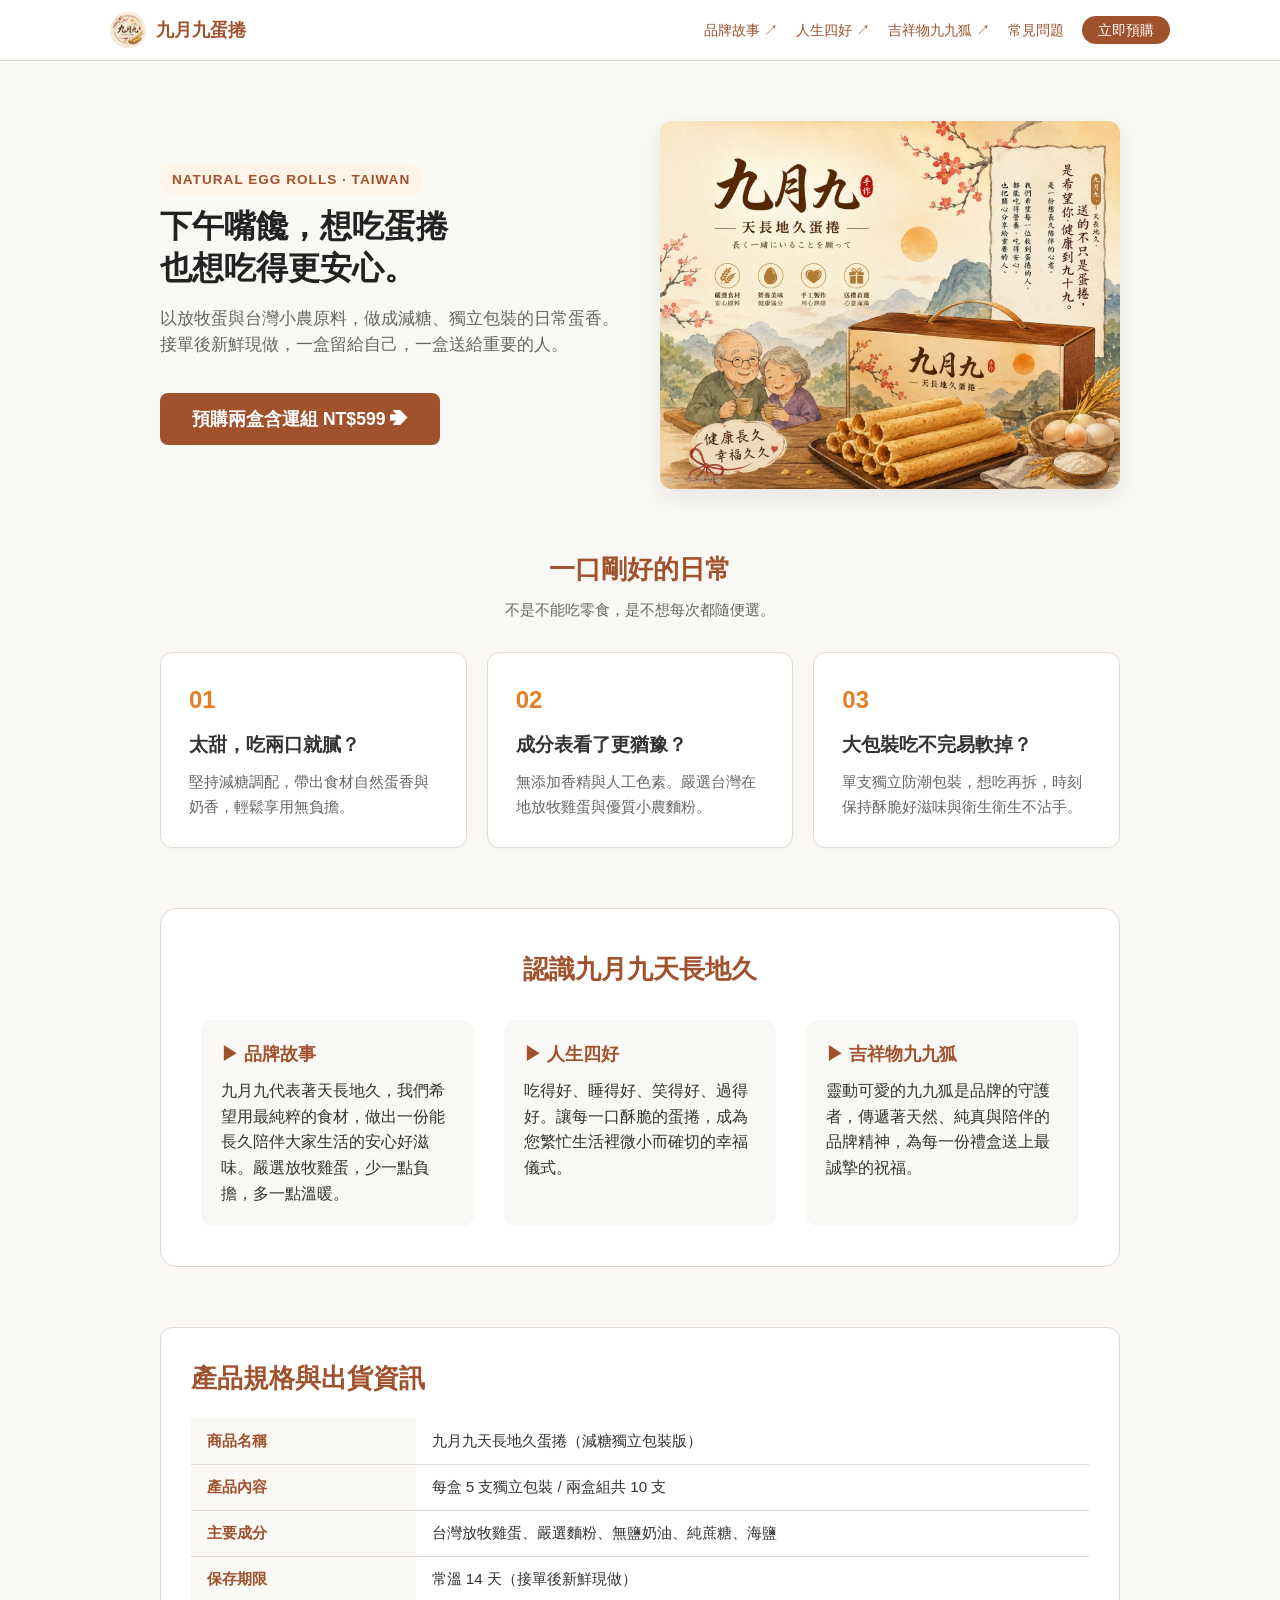
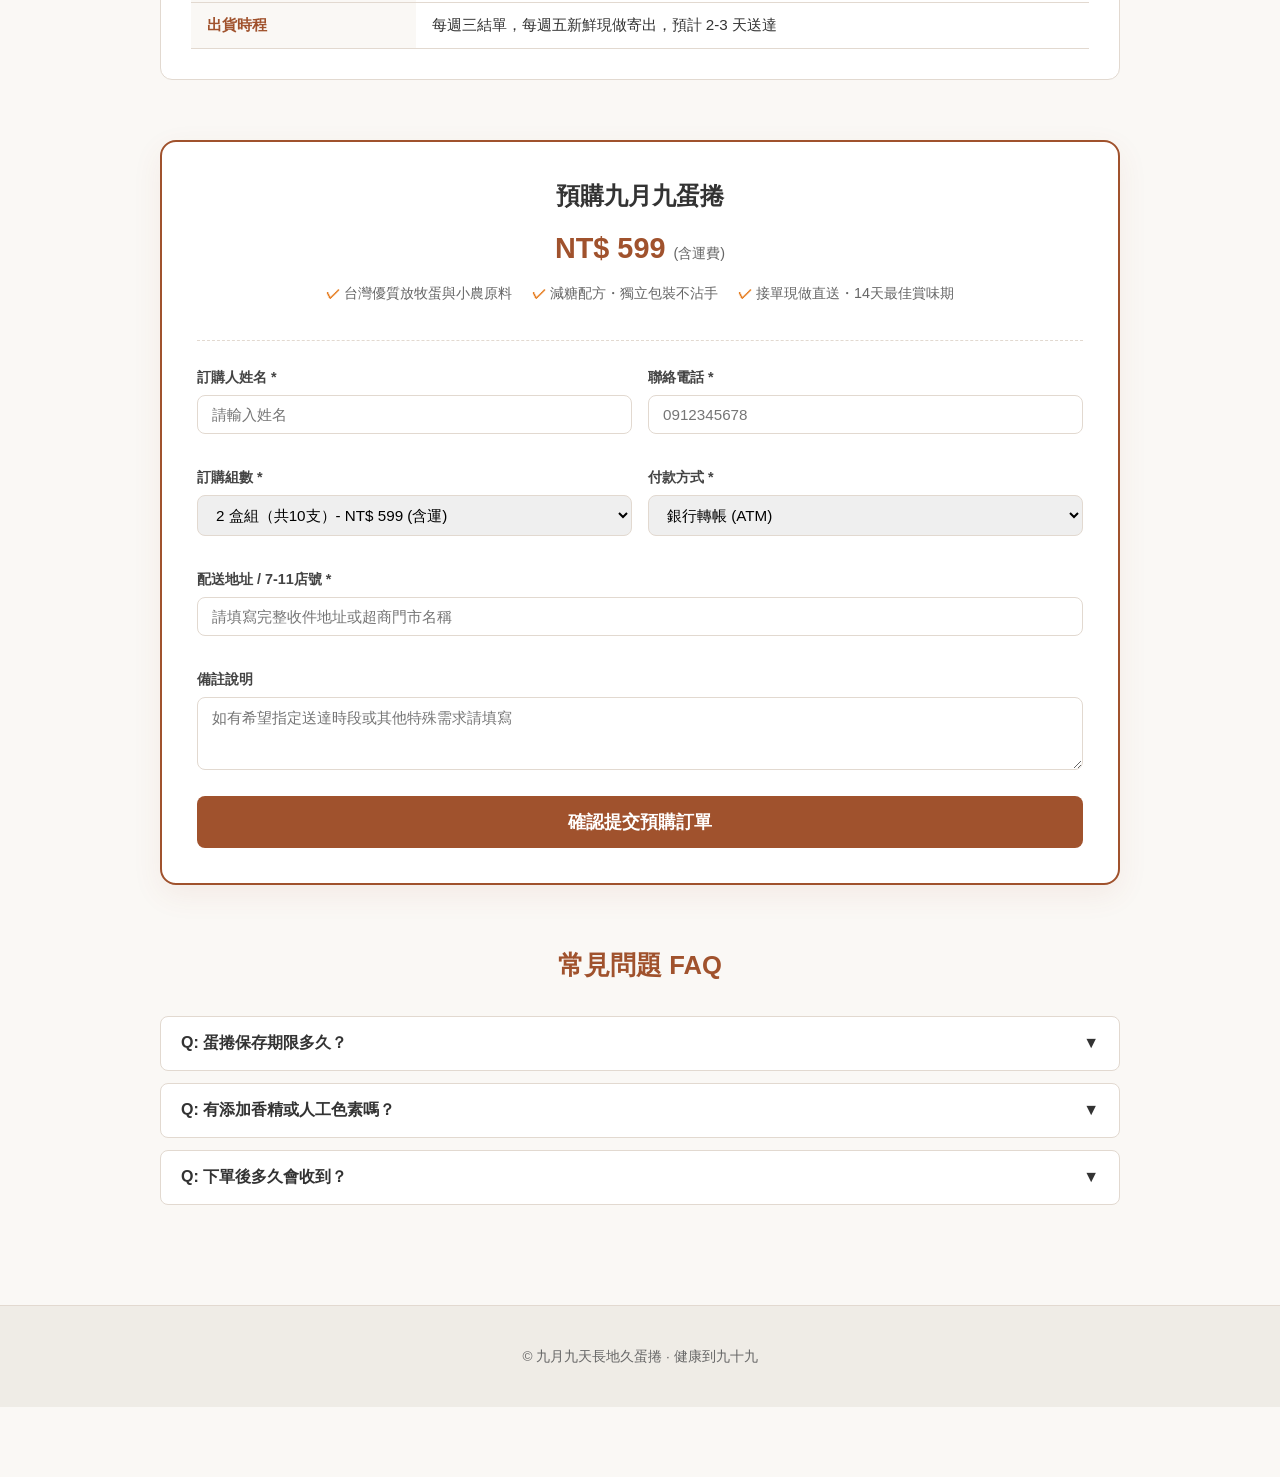
==== index.html @ f0dd6c38 "Add files via upload" ====
<html lang="zh-TW">
<head>
    <meta charset="UTF-8">
    <meta name="viewport" content="width=device-width, initial-scale=1.0">
    <title>九月九天長地久蛋捲｜台灣放牧蛋手工蛋捲・健康減糖伴手禮</title>
    <meta name="description" content="九月九天長地久蛋捲以台灣放牧蛋與小農原料製作，堅持減糖、獨立包裝。接單後新鮮現做，常溫14天最佳賞味期，新鮮直送。">
    <meta name="keywords" content="九月九蛋捲, 放牧蛋蛋捲, 減糖蛋捲, 手工蛋捲, 伴手禮推薦, 獨立包裝蛋捲">

    <meta property="og:title" content="九月九天長地久蛋捲｜台灣放牧蛋手工蛋捲">
    <meta property="og:description" content="減糖調配、獨立包裝，嚴選台灣在地放牧蛋與小農麵粉，接單新鮮現做。">
    <meta property="og:image" content="images/hero-egg-rolls.jpg">
    <meta property="og:type" content="website">

    <script type="application/ld+json">
    {
      "@context": "https://schema.org/",
      "@type": "Product",
      "name": "九月九天長地久蛋捲（減糖獨立包裝版 - 兩盒組）",
      "image": [
        "images/hero-egg-rolls.jpg"
      ],
      "description": "以放牧蛋與台灣小農原料，做成減糖、獨立包裝的日常蛋香。接單後新鮮現做。",
      "brand": {
        "@type": "Brand",
        "name": "九月九天長地久"
      },
      "offers": {
        "@type": "Offer",
        "url": "https://hagicatyu-netizen.github.io/99egg-rolls/#order",
        "priceCurrency": "TWD",
        "price": "599",
        "availability": "https://schema.org/InStock",
        "itemCondition": "https://schema.org/NewCondition"
      }
    }
    </script>

    <style>
        :root {
            --primary-color: #A0522D; /* 暖陶土棕色系 */
            --primary-hover: #8B4513;
            --accent-color: #E67E22;
            --bg-warm: #FAF8F5;
            --card-bg: #FFFFFF;
            --text-main: #333333;
            --text-muted: #666666;
            --border-color: #E2D9D0;
            --font-family: -apple-system, BlinkMacSystemFont, "Segoe UI", Roboto, "Helvetica Neue", Arial, "Noto Sans TC", sans-serif;
        }

        * {
            box-sizing: border-box;
            margin: 0;
            padding: 0;
        }

        html {
            scroll-behavior: smooth;
        }

        body {
            font-family: var(--font-family);
            background-color: var(--bg-warm);
            color: var(--text-main);
            line-height: 1.6;
            padding-bottom: 70px; /* 為手機版底部浮動列預留空間 */
        }

        a {
            color: var(--primary-color);
            text-decoration: none;
            transition: color 0.2s;
        }

        a:hover {
            color: var(--primary-hover);
        }

        /* Header 導覽列 */
        header {
            background-color: rgba(255, 255, 255, 0.95);
            backdrop-filter: blur(5px);
            position: sticky;
            top: 0;
            z-index: 100;
            border-bottom: 1px solid var(--border-color);
        }

        .nav-container {
            max-width: 1100px;
            margin: 0 auto;
            padding: 12px 20px;
            display: flex;
            justify-content: space-between;
            align-items: center;
        }

        .logo {
            display: flex;
            align-items: center;
            gap: 10px;
            font-weight: bold;
            font-size: 1.1rem;
            color: var(--primary-color);
        }

        .logo img {
            height: 36px;
            width: auto;
            border-radius: 50%;
        }

        .nav-links {
            display: flex;
            gap: 18px;
            list-style: none;
            align-items: center;
        }

        .nav-links a {
            font-size: 0.9rem;
            font-weight: 500;
        }

        .btn-header {
            background-color: var(--primary-color);
            color: #fff !important;
            padding: 6px 16px;
            border-radius: 20px;
            font-size: 0.9rem;
            transition: background-color 0.2s;
        }

        .btn-header:hover {
            background-color: var(--primary-hover);
        }

        /* 全域容器 */
        .container {
            max-width: 1000px;
            margin: 0 auto;
            padding: 40px 20px;
        }

        /* Hero 主視覺區 */
        .hero {
            display: grid;
            grid-template-columns: 1fr 1fr;
            gap: 40px;
            align-items: center;
            padding: 20px 0 60px 0;
        }

        .hero-tag {
            display: inline-block;
            background-color: #FDF3E7;
            color: var(--primary-color);
            font-size: 0.85rem;
            font-weight: 600;
            padding: 4px 12px;
            border-radius: 12px;
            margin-bottom: 12px;
            letter-spacing: 1px;
        }

        .hero h1 {
            font-size: 2rem;
            line-height: 1.3;
            margin-bottom: 16px;
            color: #222;
        }

        .hero p {
            color: var(--text-muted);
            margin-bottom: 24px;
            font-size: 1.05rem;
        }

        .hero-img img {
            width: 100%;
            height: auto;
            border-radius: 12px;
            box-shadow: 0 8px 24px rgba(0,0,0,0.08);
            object-fit: cover;
        }

        /* 特色區塊 */
        .section-title {
            text-align: center;
            margin-bottom: 30px;
        }

        .section-title h2 {
            font-size: 1.6rem;
            color: var(--primary-color);
            margin-bottom: 8px;
        }

        .section-title p {
            color: var(--text-muted);
            font-size: 0.95rem;
        }

        .features-grid {
            display: grid;
            grid-template-columns: repeat(auto-fit, minmax(280px, 1fr));
            gap: 20px;
            margin-bottom: 60px;
        }

        .feature-card {
            background: var(--card-bg);
            padding: 28px;
            border-radius: 12px;
            border: 1px solid var(--border-color);
            box-shadow: 0 2px 8px rgba(0,0,0,0.02);
        }

        .feature-num {
            font-size: 1.5rem;
            font-weight: bold;
            color: var(--accent-color);
            margin-bottom: 10px;
        }

        .feature-card h3 {
            font-size: 1.2rem;
            margin-bottom: 10px;
        }

        .feature-card p {
            color: var(--text-muted);
            font-size: 0.95rem;
        }

        /* 品牌故事區塊 (含品牌故事、人生四好、吉祥物九九狐) */
        .brand-section {
            background: var(--card-bg);
            padding: 40px;
            border-radius: 16px;
            border: 1px solid var(--border-color);
            margin-bottom: 60px;
        }

        .brand-grid {
            display: grid;
            grid-template-columns: repeat(auto-fit, minmax(250px, 1fr));
            gap: 30px;
            margin-top: 20px;
        }

        .brand-item {
            padding: 20px;
            background: var(--bg-warm);
            border-radius: 12px;
        }

        .brand-item h3 {
            color: var(--primary-color);
            margin-bottom: 10px;
            font-size: 1.1rem;
        }

        /* 規格表格 */
        .specs-section {
            background: #fff;
            padding: 30px;
            border-radius: 12px;
            border: 1px solid var(--border-color);
            margin-bottom: 60px;
        }

        .specs-table {
            width: 100%;
            border-collapse: collapse;
            margin-top: 15px;
        }

        .specs-table th, .specs-table td {
            padding: 12px 16px;
            text-align: left;
            border-bottom: 1px solid var(--border-color);
            font-size: 0.95rem;
        }

        .specs-table th {
            width: 25%;
            background-color: var(--bg-warm);
            color: var(--primary-color);
            font-weight: 600;
        }

        /* 預購表單區塊 (核心轉換區) */
        .order-section {
            background: #fff;
            border: 2px solid var(--primary-color);
            border-radius: 16px;
            padding: 35px;
            box-shadow: 0 10px 30px rgba(160, 82, 45, 0.08);
            margin-bottom: 60px;
        }

        .order-header {
            text-align: center;
            border-bottom: 1px dashed var(--border-color);
            padding-bottom: 20px;
            margin-bottom: 25px;
        }

        .price-badge {
            font-size: 1.8rem;
            font-weight: bold;
            color: var(--primary-color);
            margin: 10px 0;
        }

        .price-badge span {
            font-size: 0.9rem;
            font-weight: normal;
            color: var(--text-muted);
        }

        .order-features {
            list-style: none;
            display: flex;
            justify-content: center;
            gap: 20px;
            flex-wrap: wrap;
            margin-bottom: 15px;
            font-size: 0.9rem;
            color: var(--text-muted);
        }

        .order-features li::before {
            content: "✓ ";
            color: var(--accent-color);
            font-weight: bold;
        }

        /* 表單控制項 */
        .form-grid {
            display: grid;
            grid-template-columns: 1fr 1fr;
            gap: 16px;
        }

        .form-group {
            display: flex;
            flex-direction: column;
            gap: 6px;
            margin-bottom: 16px;
        }

        .form-group.full-width {
            grid-column: span 2;
        }

        .form-group label {
            font-size: 0.9rem;
            font-weight: 600;
            color: #444;
        }

        .form-group input, .form-group select, .form-group textarea {
            padding: 10px 14px;
            border: 1px solid var(--border-color);
            border-radius: 8px;
            font-size: 0.95rem;
            font-family: inherit;
            outline: none;
            transition: border-color 0.2s;
        }

        .form-group input:focus, .form-group select:focus, .form-group textarea:focus {
            border-color: var(--primary-color);
        }

        .submit-btn {
            background-color: var(--primary-color);
            color: white;
            border: none;
            padding: 14px 28px;
            font-size: 1.1rem;
            font-weight: bold;
            border-radius: 8px;
            cursor: pointer;
            width: 100%;
            transition: background-color 0.2s;
            margin-top: 10px;
        }

        .submit-btn:hover {
            background-color: var(--primary-hover);
        }

        /* FAQ 手風琴選單 */
        .faq-section {
            margin-bottom: 60px;
        }

        .faq-item {
            background: #fff;
            border: 1px solid var(--border-color);
            border-radius: 8px;
            margin-bottom: 12px;
            overflow: hidden;
        }

        .faq-question {
            width: 100%;
            text-align: left;
            padding: 16px 20px;
            background: none;
            border: none;
            font-size: 1rem;
            font-weight: 600;
            color: var(--text-main);
            display: flex;
            justify-content: space-between;
            align-items: center;
            cursor: pointer;
        }

        .faq-answer {
            padding: 0 20px 16px 20px;
            color: var(--text-muted);
            font-size: 0.95rem;
            display: none;
        }

        .faq-item.active .faq-answer {
            display: block;
        }

        .faq-item.active .faq-icon {
            transform: rotate(180deg);
        }

        .faq-icon {
            transition: transform 0.2s;
        }

        /* 手機版固定底部購買列 */
        .sticky-bar {
            position: fixed;
            bottom: 0;
            left: 0;
            right: 0;
            background: #ffffff;
            border-top: 1px solid var(--border-color);
            padding: 10px 20px;
            display: flex;
            justify-content: space-between;
            align-items: center;
            box-shadow: 0 -4px 12px rgba(0,0,0,0.08);
            z-index: 99;
        }

        .sticky-info {
            display: flex;
            flex-direction: column;
        }

        .sticky-title {
            font-size: 0.85rem;
            color: var(--text-muted);
        }

        .sticky-price {
            font-size: 1.1rem;
            font-weight: bold;
            color: var(--primary-color);
        }

        .sticky-btn {
            background-color: var(--primary-color);
            color: #fff;
            padding: 8px 20px;
            border-radius: 20px;
            font-weight: bold;
            font-size: 0.95rem;
        }

        /* 頁尾 */
        footer {
            text-align: center;
            padding: 40px 20px;
            background-color: #EFECE6;
            color: var(--text-muted);
            font-size: 0.85rem;
            border-top: 1px solid var(--border-color);
        }

        /* RWD 響應式調整 */
        @media (max-width: 768px) {
            .hero {
                grid-template-columns: 1fr;
                text-align: center;
            }

            .form-grid {
                grid-template-columns: 1fr;
            }

            .form-group.full-width {
                grid-column: span 1;
            }

            .nav-links {
                display: none; /* 手機版簡化選單 */
            }

            .specs-table th, .specs-table td {
                display: block;
                width: 100%;
            }

            .specs-table th {
                background-color: transparent;
                padding-bottom: 2px;
            }

            .specs-table td {
                padding-top: 0;
            }
        }

        @media (min-width: 769px) {
            .sticky-bar {
                display: none; /* 桌機版隱藏固定列 */
            }
        }
    </style>
</head>
<body>

    <header>
        <div class="nav-container">
            <a href="#top" class="logo">
                <img src="images/site-logo.jpg" alt="九月九蛋捲標誌" onerror="this.style.display='none'">
                <span>九月九蛋捲</span>
            </a>
            <ul class="nav-links">
                <li><a href="#brand-story">品牌故事 ↗</a></li>
                <li><a href="#four-goods">人生四好 ↗</a></li>
                <li><a href="#mascot">吉祥物九九狐 ↗</a></li>
                <li><a href="#faq">常見問題</a></li>
                <li><a href="#order" class="btn-header">立即預購</a></li>
            </ul>
        </div>
    </header>

    <main class="container" id="top">
        <section class="hero">
            <div class="hero-content">
                <span class="hero-tag">NATURAL EGG ROLLS · TAIWAN</span>
                <h1>下午嘴饞，想吃蛋捲<br>也想吃得更安心。</h1>
                <p>以放牧蛋與台灣小農原料，做成減糖、獨立包裝的日常蛋香。接單後新鮮現做，一盒留給自己，一盒送給重要的人。</p>
                <a href="#order" class="submit-btn" style="display: inline-block; width: auto; text-align: center; padding: 12px 32px;">預購兩盒含運組 NT$599 ➔</a>
            </div>
            <div class="hero-img">
                <img src="images/hero-egg-rolls.jpg" alt="九月九天長地久蛋捲禮盒與蛋捲展示" loading="eager">
            </div>
        </section>

        <section class="features-section" id="features">
            <div class="section-title">
                <h2>一口剛好的日常</h2>
                <p>不是不能吃零食，是不想每次都隨便選。</p>
            </div>
            <div class="features-grid">
                <div class="feature-card">
                    <div class="feature-num">01</div>
                    <h3>太甜，吃兩口就膩？</h3>
                    <p>堅持減糖調配，帶出食材自然蛋香與奶香，輕鬆享用無負擔。</p>
                </div>
                <div class="feature-card">
                    <div class="feature-num">02</div>
                    <h3>成分表看了更猶豫？</h3>
                    <p>無添加香精與人工色素。嚴選台灣在地放牧雞蛋與優質小農麵粉。</p>
                </div>
                <div class="feature-card">
                    <div class="feature-num">03</div>
                    <h3>大包裝吃不完易軟掉？</h3>
                    <p>單支獨立防潮包裝，想吃再拆，時刻保持酥脆好滋味與衛生衛生不沾手。</p>
                </div>
            </div>
        </section>

        <section class="brand-section" id="brand-story">
            <div class="section-title">
                <h2>認識九月九天長地久</h2>
            </div>
            <div class="brand-grid">
                <div class="brand-item" id="story-content">
                    <h3>▶ 品牌故事</h3>
                    <p>九月九代表著天長地久，我們希望用最純粹的食材，做出一份能長久陪伴大家生活的安心好滋味。嚴選放牧雞蛋，少一點負擔，多一點溫暖。</p>
                </div>
                <div class="brand-item" id="four-goods">
                    <h3>▶ 人生四好</h3>
                    <p>吃得好、睡得好、笑得好、過得好。讓每一口酥脆的蛋捲，成為您繁忙生活裡微小而確切的幸福儀式。</p>
                </div>
                <div class="brand-item" id="mascot">
                    <h3>▶ 吉祥物九九狐</h3>
                    <p>靈動可愛的九九狐是品牌的守護者，傳遞著天然、純真與陪伴的品牌精神，為每一份禮盒送上最誠摯的祝福。</p>
                </div>
            </div>
        </section>

        <section class="specs-section" id="specs">
            <div class="section-title" style="margin-bottom: 20px; text-align: left;">
                <h2>產品規格與出貨資訊</h2>
            </div>
            <table class="specs-table">
                <tr>
                    <th>商品名稱</th>
                    <td>九月九天長地久蛋捲（減糖獨立包裝版）</td>
                </tr>
                <tr>
                    <th>產品內容</th>
                    <td>每盒 5 支獨立包裝 / 兩盒組共 10 支</td>
                </tr>
                <tr>
                    <th>主要成分</th>
                    <td>台灣放牧雞蛋、嚴選麵粉、無鹽奶油、純蔗糖、海鹽</td>
                </tr>
                <tr>
                    <th>保存期限</th>
                    <td>常溫 14 天（接單後新鮮現做）</td>
                </tr>
                <tr>
                    <th>出貨時程</th>
                    <td>每週三結單，每週五新鮮現做寄出，預計 2-3 天送達</td>
                </tr>
            </table>
        </section>

        <section class="order-section" id="order">
            <div class="order-header">
                <h2>預購九月九蛋捲</h2>
                <div class="price-badge">NT$ 599 <span>(含運費)</span></div>
                <ul class="order-features">
                    <li>台灣優質放牧蛋與小農原料</li>
                    <li>減糖配方・獨立包裝不沾手</li>
                    <li>接單現做直送・14天最佳賞味期</li>
                </ul>
            </div>

            <form id="orderForm" onsubmit="handleOrderSubmit(event)">
                <div class="form-grid">
                    <div class="form-group">
                        <label for="name">訂購人姓名 *</label>
                        <input type="text" id="name" name="name" placeholder="請輸入姓名" required>
                    </div>
                    <div class="form-group">
                        <label for="phone">聯絡電話 *</label>
                        <input type="tel" id="phone" name="phone" placeholder="0912345678" required pattern="[0-9]{9,10}">
                    </div>
                    <div class="form-group">
                        <label for="quantity">訂購組數 *</label>
                        <select id="quantity" name="quantity" required>
                            <option value="1">2 盒組（共10支）- NT$ 599 (含運)</option>
                            <option value="2">4 盒組（共20支）- NT$ 1,150 (省 $48)</option>
                            <option value="3">6 盒組（共30支）- NT$ 1,680 (團購優惠)</option>
                        </select>
                    </div>
                    <div class="form-group">
                        <label for="payment">付款方式 *</label>
                        <select id="payment" name="payment" required>
                            <option value="transfer">銀行轉帳 (ATM)</option>
                            <option value="linepay">LINE Pay</option>
                            <option value="cod">超商取貨付款</option>
                        </select>
                    </div>
                    <div class="form-group full-width">
                        <label for="address">配送地址 / 7-11店號 *</label>
                        <input type="text" id="address" name="address" placeholder="請填寫完整收件地址或超商門市名稱" required>
                    </div>
                    <div class="form-group full-width">
                        <label for="note">備註說明</label>
                        <textarea id="note" name="note" rows="3" placeholder="如有希望指定送達時段或其他特殊需求請填寫"></textarea>
                    </div>
                </div>
                <button type="submit" class="submit-btn">確認提交預購訂單</button>
            </form>
        </section>

        <section class="faq-section" id="faq">
            <div class="section-title">
                <h2>常見問題 FAQ</h2>
            </div>
            <div class="faq-item">
                <button class="faq-question" onclick="toggleFaq(this)">
                    Q: 蛋捲保存期限多久？
                    <span class="faq-icon">▼</span>
                </button>
                <div class="faq-answer">
                    保存期限為 14 天。採接單後新鮮現做直送，收到後請依標示儘速享用以獲得最佳口感。
                </div>
            </div>
            <div class="faq-item">
                <button class="faq-question" onclick="toggleFaq(this)">
                    Q: 有添加香精或人工色素嗎？
                    <span class="faq-icon">▼</span>
                </button>
                <div class="faq-answer">
                    完全無添加香精與色素！純粹呈現放牧蛋與天然奶油的自然香氣。
                </div>
            </div>
            <div class="faq-item">
                <button class="faq-question" onclick="toggleFaq(this)">
                    Q: 下單後多久會收到？
                    <span class="faq-icon">▼</span>
                </button>
                <div class="faq-answer">
                    我們固定每週三結單，每週五新鮮現做寄出，預計出貨後 2-3 天送達您的指定地點。
                </div>
            </div>
        </section>
    </main>

    <div class="sticky-bar">
        <div class="sticky-info">
            <span class="sticky-title">九月九蛋捲 (兩盒組)</span>
            <span class="sticky-price">NT$ 599 含運</span>
        </div>
        <a href="#order" class="sticky-btn">前往預購 ➔</a>
    </div>

    <footer>
        <p>© 九月九天長地久蛋捲 · 健康到九十九</p>
    </footer>

    <script>
        // FAQ 手風琴開關
        function toggleFaq(button) {
            const faqItem = button.parentElement;
            faqItem.classList.toggle('active');
        }

        // 表單送出處理
        function handleOrderSubmit(event) {
            event.preventDefault();
            const formData = new FormData(event.target);
            const data = Object.fromEntries(formData.entries());
            
            alert(`感謝您的預購！\n\n訂購人：${data.name}\n電話：${data.phone}\n組數：${data.quantity} 組\n\n我們將儘快發送簡訊/Email通知您付款細節與出貨時程。`);
            event.target.reset();
        }
    </script>
</body>
</html>
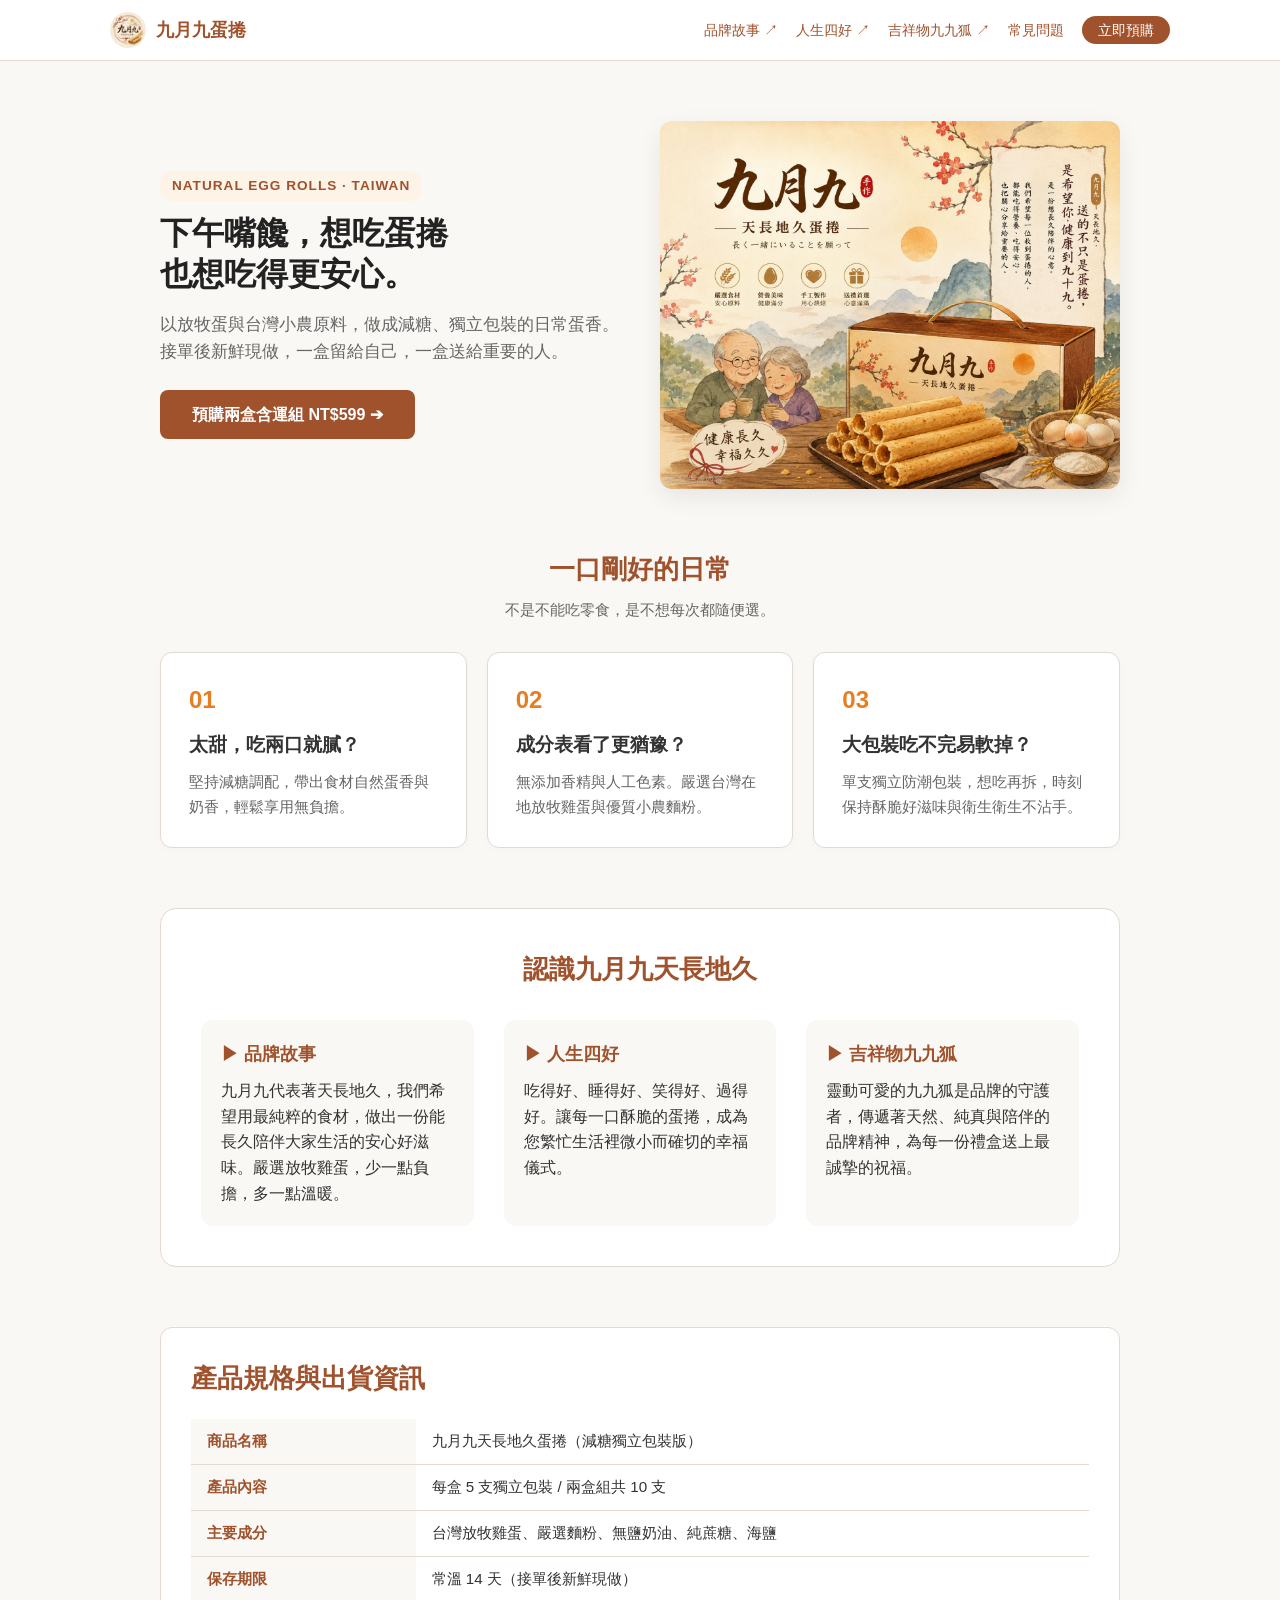
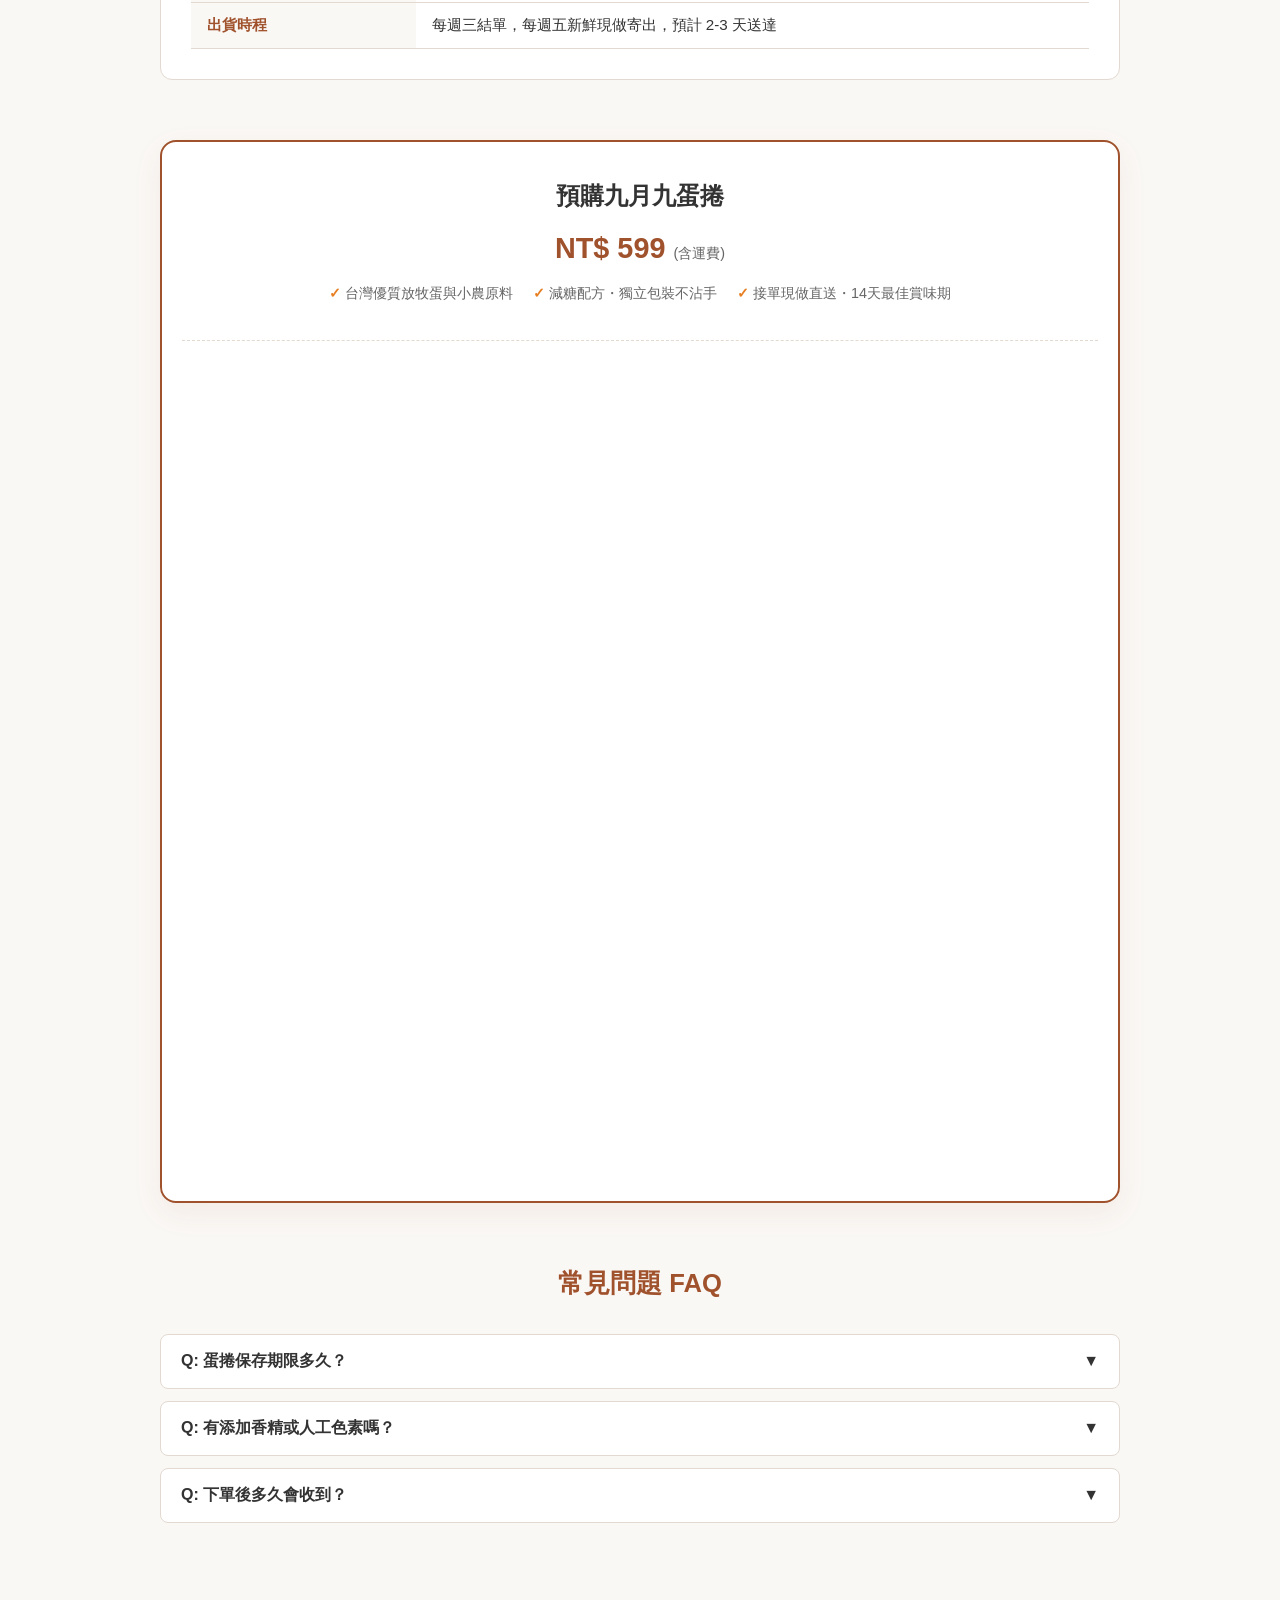
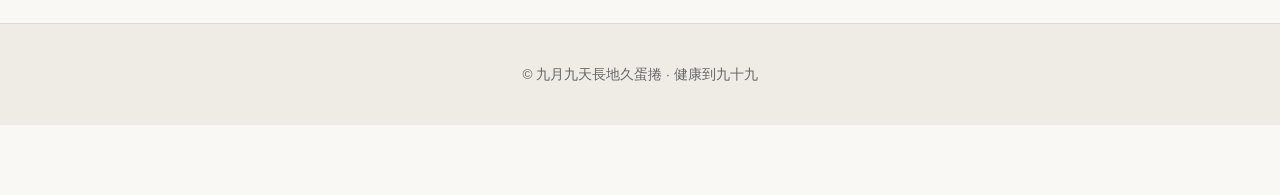
==== commit 3e992a5d: "Add files via upload" ====
--- a/index.html
+++ b/index.html
@@ -1,4 +1,3 @@
-<html lang="zh-TW">
 <head>
     <meta charset="UTF-8">
     <meta name="viewport" content="width=device-width, initial-scale=1.0">
@@ -233,7 +232,7 @@
             font-size: 0.95rem;
         }
 
-        /* 品牌故事區塊 (含品牌故事、人生四好、吉祥物九九狐) */
+        /* 品牌介紹專區 (品牌故事 / 人生四好 / 吉祥物九九狐) */
         .brand-section {
             background: var(--card-bg);
             padding: 40px;
@@ -290,12 +289,12 @@
             font-weight: 600;
         }
 
-        /* 預購表單區塊 (核心轉換區) */
+        /* Google 表單容器區塊 */
         .order-section {
             background: #fff;
             border: 2px solid var(--primary-color);
             border-radius: 16px;
-            padding: 35px;
+            padding: 35px 20px;
             box-shadow: 0 10px 30px rgba(160, 82, 45, 0.08);
             margin-bottom: 60px;
         }
@@ -337,60 +336,18 @@
             font-weight: bold;
         }
 
-        /* 表單控制項 */
-        .form-grid {
-            display: grid;
-            grid-template-columns: 1fr 1fr;
-            gap: 16px;
-        }
-
-        .form-group {
-            display: flex;
-            flex-direction: column;
-            gap: 6px;
-            margin-bottom: 16px;
-        }
-
-        .form-group.full-width {
-            grid-column: span 2;
-        }
-
-        .form-group label {
-            font-size: 0.9rem;
-            font-weight: 600;
-            color: #444;
-        }
-
-        .form-group input, .form-group select, .form-group textarea {
-            padding: 10px 14px;
-            border: 1px solid var(--border-color);
+        .google-form-container {
+            width: 100%;
+            display: flex;
+            justify-content: center;
+        }
+
+        .google-form-container iframe {
+            width: 100%;
+            max-width: 640px;
+            height: 800px;
+            border: none;
             border-radius: 8px;
-            font-size: 0.95rem;
-            font-family: inherit;
-            outline: none;
-            transition: border-color 0.2s;
-        }
-
-        .form-group input:focus, .form-group select:focus, .form-group textarea:focus {
-            border-color: var(--primary-color);
-        }
-
-        .submit-btn {
-            background-color: var(--primary-color);
-            color: white;
-            border: none;
-            padding: 14px 28px;
-            font-size: 1.1rem;
-            font-weight: bold;
-            border-radius: 8px;
-            cursor: pointer;
-            width: 100%;
-            transition: background-color 0.2s;
-            margin-top: 10px;
-        }
-
-        .submit-btn:hover {
-            background-color: var(--primary-hover);
         }
 
         /* FAQ 手風琴選單 */
@@ -498,16 +455,8 @@
                 text-align: center;
             }
 
-            .form-grid {
-                grid-template-columns: 1fr;
-            }
-
-            .form-group.full-width {
-                grid-column: span 1;
-            }
-
             .nav-links {
-                display: none; /* 手機版簡化選單 */
+                display: none;
             }
 
             .specs-table th, .specs-table td {
@@ -527,7 +476,7 @@
 
         @media (min-width: 769px) {
             .sticky-bar {
-                display: none; /* 桌機版隱藏固定列 */
+                display: none;
             }
         }
     </style>
@@ -556,7 +505,7 @@
                 <span class="hero-tag">NATURAL EGG ROLLS · TAIWAN</span>
                 <h1>下午嘴饞，想吃蛋捲<br>也想吃得更安心。</h1>
                 <p>以放牧蛋與台灣小農原料，做成減糖、獨立包裝的日常蛋香。接單後新鮮現做，一盒留給自己，一盒送給重要的人。</p>
-                <a href="#order" class="submit-btn" style="display: inline-block; width: auto; text-align: center; padding: 12px 32px;">預購兩盒含運組 NT$599 ➔</a>
+                <a href="#order" class="submit-btn" style="display: inline-block; width: auto; text-align: center; padding: 12px 32px; background-color: var(--primary-color); color: #fff; border-radius: 8px; font-weight: bold;">預購兩盒含運組 NT$599 ➔</a>
             </div>
             <div class="hero-img">
                 <img src="images/hero-egg-rolls.jpg" alt="九月九天長地久蛋捲禮盒與蛋捲展示" loading="eager">
@@ -646,43 +595,9 @@
                 </ul>
             </div>
 
-            <form id="orderForm" onsubmit="handleOrderSubmit(event)">
-                <div class="form-grid">
-                    <div class="form-group">
-                        <label for="name">訂購人姓名 *</label>
-                        <input type="text" id="name" name="name" placeholder="請輸入姓名" required>
-                    </div>
-                    <div class="form-group">
-                        <label for="phone">聯絡電話 *</label>
-                        <input type="tel" id="phone" name="phone" placeholder="0912345678" required pattern="[0-9]{9,10}">
-                    </div>
-                    <div class="form-group">
-                        <label for="quantity">訂購組數 *</label>
-                        <select id="quantity" name="quantity" required>
-                            <option value="1">2 盒組（共10支）- NT$ 599 (含運)</option>
-                            <option value="2">4 盒組（共20支）- NT$ 1,150 (省 $48)</option>
-                            <option value="3">6 盒組（共30支）- NT$ 1,680 (團購優惠)</option>
-                        </select>
-                    </div>
-                    <div class="form-group">
-                        <label for="payment">付款方式 *</label>
-                        <select id="payment" name="payment" required>
-                            <option value="transfer">銀行轉帳 (ATM)</option>
-                            <option value="linepay">LINE Pay</option>
-                            <option value="cod">超商取貨付款</option>
-                        </select>
-                    </div>
-                    <div class="form-group full-width">
-                        <label for="address">配送地址 / 7-11店號 *</label>
-                        <input type="text" id="address" name="address" placeholder="請填寫完整收件地址或超商門市名稱" required>
-                    </div>
-                    <div class="form-group full-width">
-                        <label for="note">備註說明</label>
-                        <textarea id="note" name="note" rows="3" placeholder="如有希望指定送達時段或其他特殊需求請填寫"></textarea>
-                    </div>
-                </div>
-                <button type="submit" class="submit-btn">確認提交預購訂單</button>
-            </form>
+            <div class="google-form-container">
+                <iframe src="https://docs.google.com/forms/d/1gFF2lg7FNQtPSGkr1hhNbSki3iGe1tqXJ1YNHFsnYW4?embedded=true" width="640" height="800" frameborder="0" marginheight="0" marginwidth="0">載入中…</iframe>
+            </div>
         </section>
 
         <section class="faq-section" id="faq">
@@ -737,16 +652,6 @@
             const faqItem = button.parentElement;
             faqItem.classList.toggle('active');
         }
-
-        // 表單送出處理
-        function handleOrderSubmit(event) {
-            event.preventDefault();
-            const formData = new FormData(event.target);
-            const data = Object.fromEntries(formData.entries());
-            
-            alert(`感謝您的預購！\n\n訂購人：${data.name}\n電話：${data.phone}\n組數：${data.quantity} 組\n\n我們將儘快發送簡訊/Email通知您付款細節與出貨時程。`);
-            event.target.reset();
-        }
     </script>
 </body>
 </html>
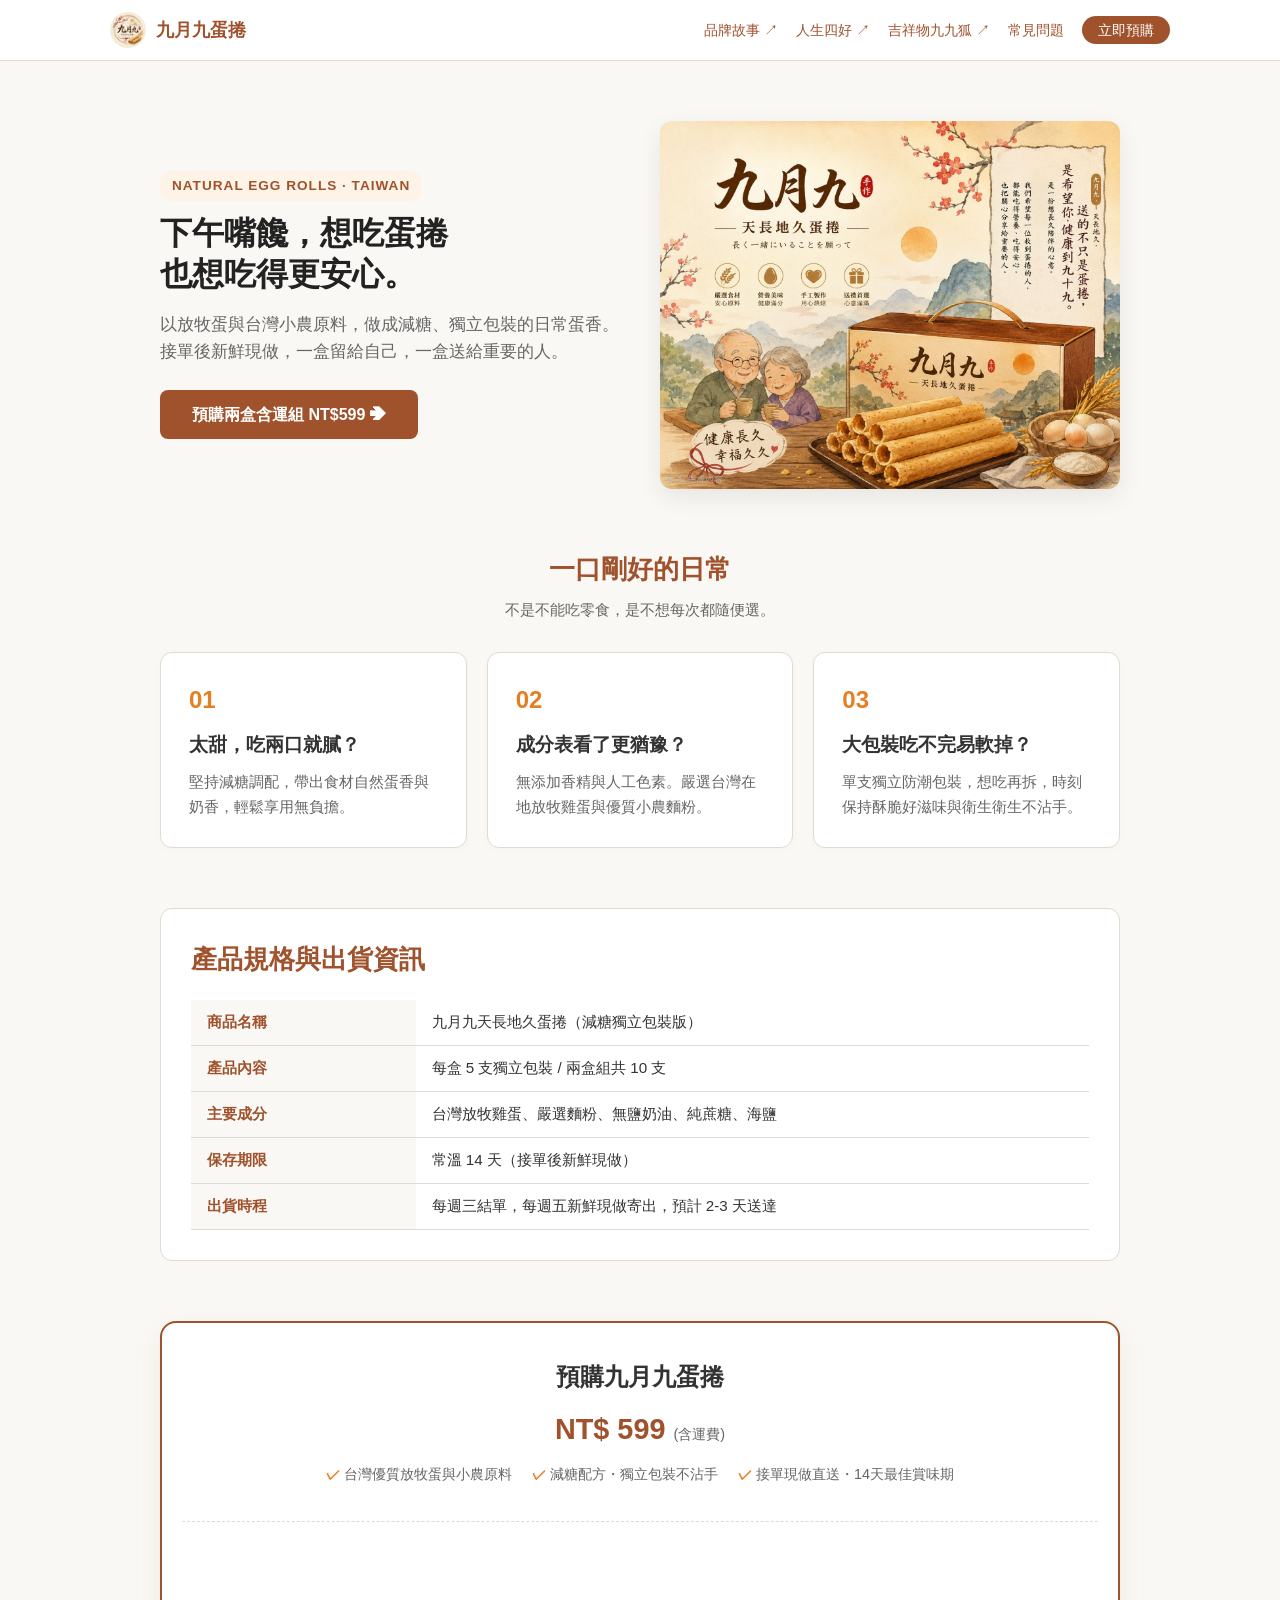
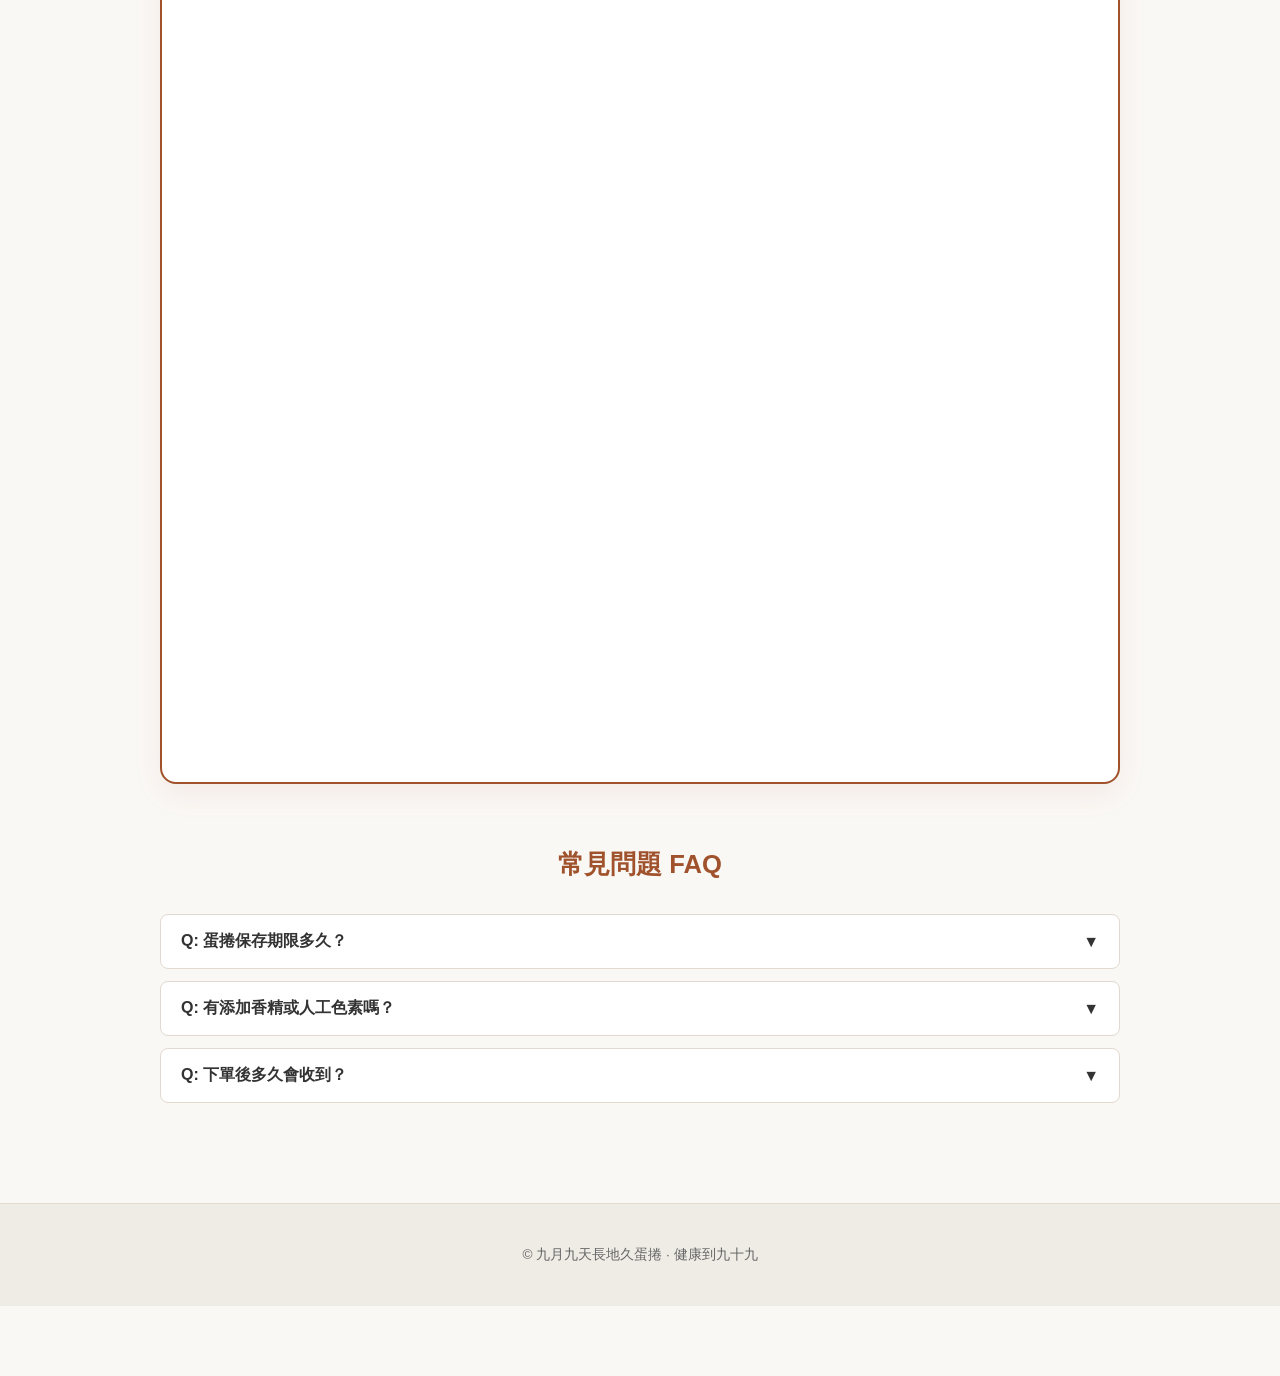
==== commit ea8b3935: "Add files via upload" ====
--- a/index.html
+++ b/index.html
@@ -1,3 +1,4 @@
+<html lang="zh-TW">
 <head>
     <meta charset="UTF-8">
     <meta name="viewport" content="width=device-width, initial-scale=1.0">
@@ -119,6 +120,7 @@
         .nav-links a {
             font-size: 0.9rem;
             font-weight: 500;
+            cursor: pointer;
         }
 
         .btn-header {
@@ -232,34 +234,6 @@
             font-size: 0.95rem;
         }
 
-        /* 品牌介紹專區 (品牌故事 / 人生四好 / 吉祥物九九狐) */
-        .brand-section {
-            background: var(--card-bg);
-            padding: 40px;
-            border-radius: 16px;
-            border: 1px solid var(--border-color);
-            margin-bottom: 60px;
-        }
-
-        .brand-grid {
-            display: grid;
-            grid-template-columns: repeat(auto-fit, minmax(250px, 1fr));
-            gap: 30px;
-            margin-top: 20px;
-        }
-
-        .brand-item {
-            padding: 20px;
-            background: var(--bg-warm);
-            border-radius: 12px;
-        }
-
-        .brand-item h3 {
-            color: var(--primary-color);
-            margin-bottom: 10px;
-            font-size: 1.1rem;
-        }
-
         /* 規格表格 */
         .specs-section {
             background: #fff;
@@ -397,6 +371,65 @@
             transition: transform 0.2s;
         }
 
+        /* YouTube 浮動視窗 (Modal Pop-up) 樣式 */
+        .video-modal {
+            display: none;
+            position: fixed;
+            top: 0;
+            left: 0;
+            width: 100%;
+            height: 100%;
+            background-color: rgba(0, 0, 0, 0.75);
+            z-index: 1000;
+            justify-content: center;
+            align-items: center;
+            padding: 20px;
+            backdrop-filter: blur(4px);
+        }
+
+        .video-modal.active {
+            display: flex;
+        }
+
+        .modal-content {
+            position: relative;
+            background-color: #000;
+            width: 100%;
+            max-width: 800px;
+            border-radius: 12px;
+            overflow: hidden;
+            box-shadow: 0 10px 30px rgba(0,0,0,0.5);
+        }
+
+        .video-container {
+            position: relative;
+            padding-bottom: 56.25%; /* 16:9 比例 */
+            height: 0;
+            overflow: hidden;
+        }
+
+        .video-container iframe {
+            position: absolute;
+            top: 0;
+            left: 0;
+            width: 100%;
+            height: 100%;
+            border: 0;
+        }
+
+        .close-modal-btn {
+            position: absolute;
+            top: -40px;
+            right: 0;
+            color: #fff;
+            font-size: 2rem;
+            font-weight: bold;
+            cursor: pointer;
+            background: none;
+            border: none;
+            line-height: 1;
+        }
+
         /* 手機版固定底部購買列 */
         .sticky-bar {
             position: fixed;
@@ -490,9 +523,9 @@
                 <span>九月九蛋捲</span>
             </a>
             <ul class="nav-links">
-                <li><a href="#brand-story">品牌故事 ↗</a></li>
-                <li><a href="#four-goods">人生四好 ↗</a></li>
-                <li><a href="#mascot">吉祥物九九狐 ↗</a></li>
+                <li><a onclick="openVideoModal('-fn7AMiMKU4')">品牌故事 ↗</a></li>
+                <li><a onclick="openVideoModal('bBZTvwnFmNA')">人生四好 ↗</a></li>
+                <li><a onclick="openVideoModal('WIMnXhA2SMg')">吉祥物九九狐 ↗</a></li>
                 <li><a href="#faq">常見問題</a></li>
                 <li><a href="#order" class="btn-header">立即預購</a></li>
             </ul>
@@ -532,26 +565,6 @@
                     <div class="feature-num">03</div>
                     <h3>大包裝吃不完易軟掉？</h3>
                     <p>單支獨立防潮包裝，想吃再拆，時刻保持酥脆好滋味與衛生衛生不沾手。</p>
-                </div>
-            </div>
-        </section>
-
-        <section class="brand-section" id="brand-story">
-            <div class="section-title">
-                <h2>認識九月九天長地久</h2>
-            </div>
-            <div class="brand-grid">
-                <div class="brand-item" id="story-content">
-                    <h3>▶ 品牌故事</h3>
-                    <p>九月九代表著天長地久，我們希望用最純粹的食材，做出一份能長久陪伴大家生活的安心好滋味。嚴選放牧雞蛋，少一點負擔，多一點溫暖。</p>
-                </div>
-                <div class="brand-item" id="four-goods">
-                    <h3>▶ 人生四好</h3>
-                    <p>吃得好、睡得好、笑得好、過得好。讓每一口酥脆的蛋捲，成為您繁忙生活裡微小而確切的幸福儀式。</p>
-                </div>
-                <div class="brand-item" id="mascot">
-                    <h3>▶ 吉祥物九九狐</h3>
-                    <p>靈動可愛的九九狐是品牌的守護者，傳遞著天然、純真與陪伴的品牌精神，為每一份禮盒送上最誠摯的祝福。</p>
                 </div>
             </div>
         </section>
@@ -596,7 +609,7 @@
             </div>
 
             <div class="google-form-container">
-                <iframe src="https://docs.google.com/forms/d/1gFF2lg7FNQtPSGkr1hhNbSki3iGe1tqXJ1YNHFsnYW4?embedded=true" width="640" height="800" frameborder="0" marginheight="0" marginwidth="0">載入中…</iframe>
+                <iframe src="https://docs.google.com/forms/d/e/1FAIpQLScfJuKxO0L44o4K-CreO9WWoA5IUBYvYm8AIHWnjvX3CzEx8A/viewform?embedded=true" width="640" height="800" frameborder="0" marginheight="0" marginwidth="0">載入中…</iframe>
             </div>
         </section>
 
@@ -634,6 +647,15 @@
         </section>
     </main>
 
+    <div class="video-modal" id="videoModal" onclick="closeVideoModal(event)">
+        <div class="modal-content">
+            <button class="close-modal-btn" onclick="closeVideoModal(event, true)">&times;</button>
+            <div class="video-container">
+                <iframe id="youtubeIframe" src="" allow="accelerometer; autoplay; clipboard-write; encrypted-media; gyroscope; picture-in-picture" allowfullscreen></iframe>
+            </div>
+        </div>
+    </div>
+
     <div class="sticky-bar">
         <div class="sticky-info">
             <span class="sticky-title">九月九蛋捲 (兩盒組)</span>
@@ -652,6 +674,33 @@
             const faqItem = button.parentElement;
             faqItem.classList.toggle('active');
         }
+
+        // 開啟 YouTube 彈跳視窗
+        function openVideoModal(videoId) {
+            const modal = document.getElementById('videoModal');
+            const iframe = document.getElementById('youtubeIframe');
+            
+            if (videoId && videoId !== 'YOUR_VIDEO_ID_1') {
+                iframe.src = `https://www.youtube.com/embed/${videoId}?autoplay=1`;
+            } else {
+                // 預設示範影片（若未設定 Video ID）
+                iframe.src = `https://www.youtube.com/embed/dQw4w9WgXcQ?autoplay=1`;
+            }
+            
+            modal.classList.add('active');
+        }
+
+        // 關閉 YouTube 彈跳視窗
+        function closeVideoModal(event, forceClose = false) {
+            const modal = document.getElementById('videoModal');
+            const iframe = document.getElementById('youtubeIframe');
+
+            // 點擊背景黑影或關閉按鈕時關閉視窗，並停止影片播放
+            if (forceClose || event.target === modal) {
+                modal.classList.remove('active');
+                iframe.src = ''; 
+            }
+        }
     </script>
 </body>
 </html>
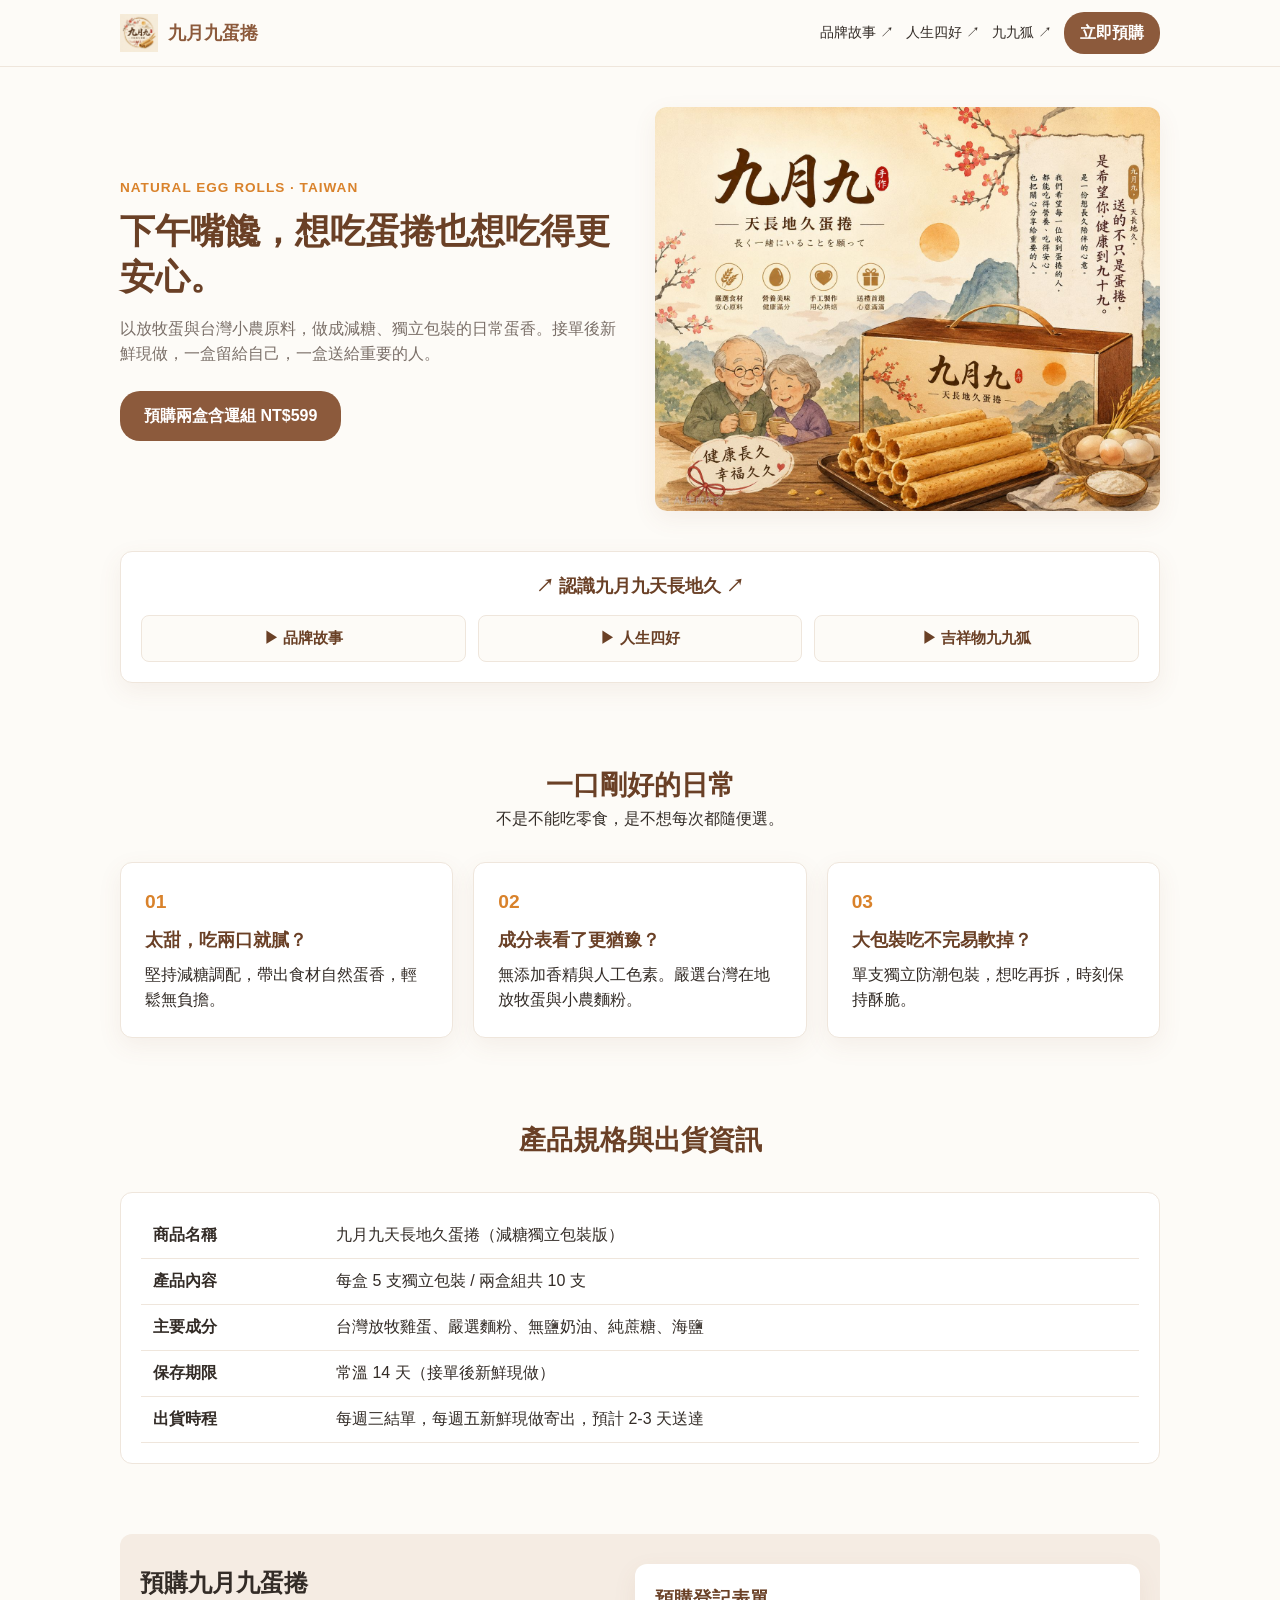
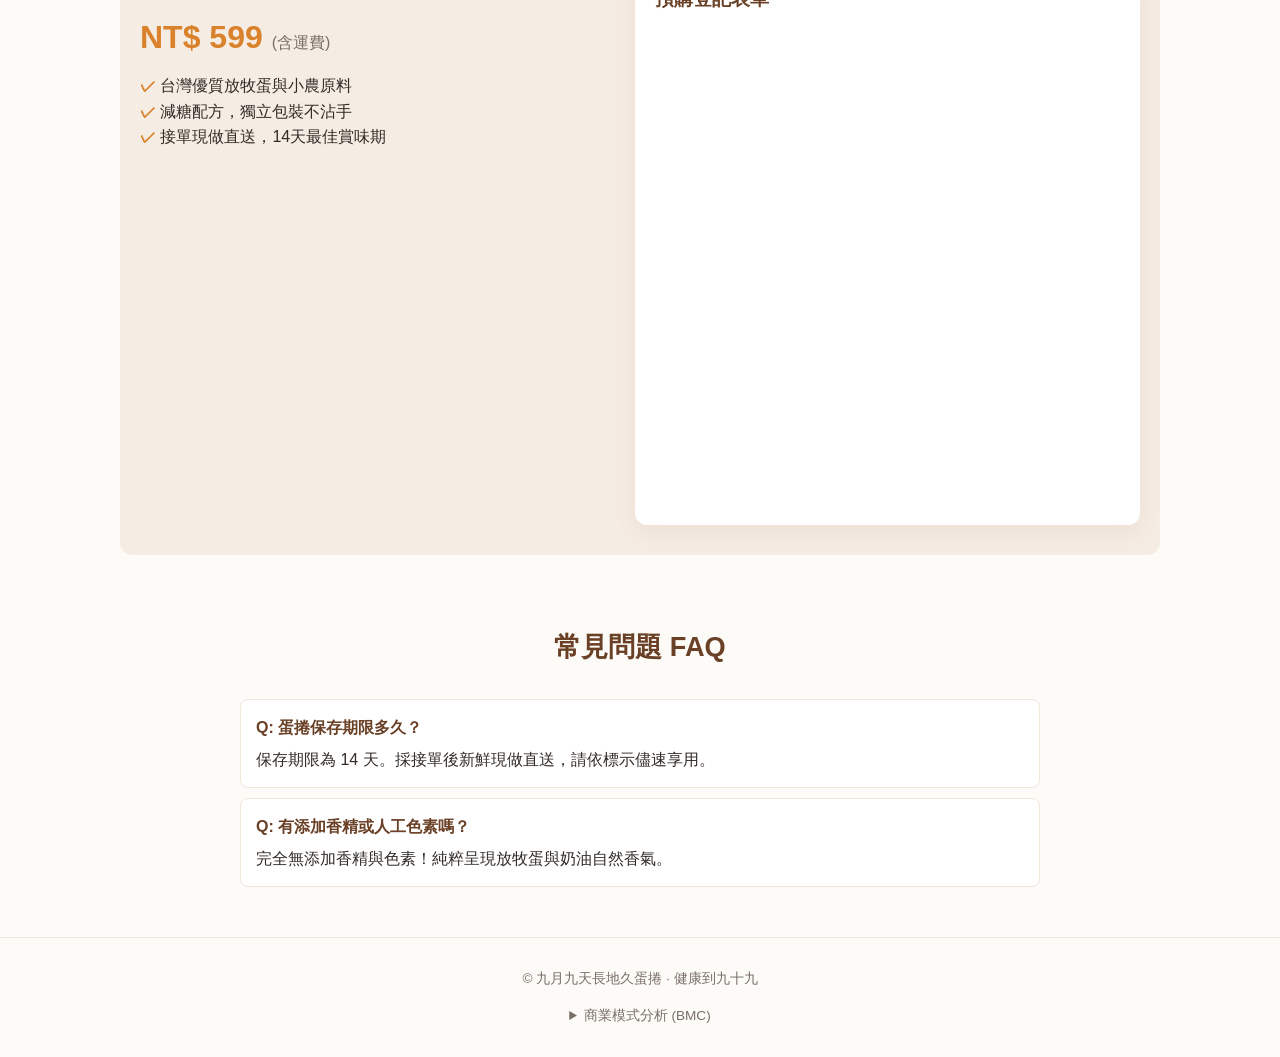
==== commit eadcc434: "Add files via upload" ====
--- a/index.html
+++ b/index.html
@@ -1,706 +1,367 @@
+
+
 <html lang="zh-TW">
 <head>
-    <meta charset="UTF-8">
-    <meta name="viewport" content="width=device-width, initial-scale=1.0">
-    <title>九月九天長地久蛋捲｜台灣放牧蛋手工蛋捲・健康減糖伴手禮</title>
-    <meta name="description" content="九月九天長地久蛋捲以台灣放牧蛋與小農原料製作，堅持減糖、獨立包裝。接單後新鮮現做，常溫14天最佳賞味期，新鮮直送。">
-    <meta name="keywords" content="九月九蛋捲, 放牧蛋蛋捲, 減糖蛋捲, 手工蛋捲, 伴手禮推薦, 獨立包裝蛋捲">
-
-    <meta property="og:title" content="九月九天長地久蛋捲｜台灣放牧蛋手工蛋捲">
-    <meta property="og:description" content="減糖調配、獨立包裝，嚴選台灣在地放牧蛋與小農麵粉，接單新鮮現做。">
-    <meta property="og:image" content="images/hero-egg-rolls.jpg">
-    <meta property="og:type" content="website">
-
-    <script type="application/ld+json">
-    {
-      "@context": "https://schema.org/",
-      "@type": "Product",
-      "name": "九月九天長地久蛋捲（減糖獨立包裝版 - 兩盒組）",
-      "image": [
-        "images/hero-egg-rolls.jpg"
-      ],
-      "description": "以放牧蛋與台灣小農原料，做成減糖、獨立包裝的日常蛋香。接單後新鮮現做。",
-      "brand": {
-        "@type": "Brand",
-        "name": "九月九天長地久"
-      },
-      "offers": {
-        "@type": "Offer",
-        "url": "https://hagicatyu-netizen.github.io/99egg-rolls/#order",
-        "priceCurrency": "TWD",
-        "price": "599",
-        "availability": "https://schema.org/InStock",
-        "itemCondition": "https://schema.org/NewCondition"
-      }
-    }
-    </script>
-
-    <style>
-        :root {
-            --primary-color: #A0522D; /* 暖陶土棕色系 */
-            --primary-hover: #8B4513;
-            --accent-color: #E67E22;
-            --bg-warm: #FAF8F5;
-            --card-bg: #FFFFFF;
-            --text-main: #333333;
-            --text-muted: #666666;
-            --border-color: #E2D9D0;
-            --font-family: -apple-system, BlinkMacSystemFont, "Segoe UI", Roboto, "Helvetica Neue", Arial, "Noto Sans TC", sans-serif;
-        }
-
-        * {
-            box-sizing: border-box;
-            margin: 0;
-            padding: 0;
-        }
-
-        html {
-            scroll-behavior: smooth;
-        }
-
-        body {
-            font-family: var(--font-family);
-            background-color: var(--bg-warm);
-            color: var(--text-main);
-            line-height: 1.6;
-            padding-bottom: 70px; /* 為手機版底部浮動列預留空間 */
-        }
-
-        a {
-            color: var(--primary-color);
-            text-decoration: none;
-            transition: color 0.2s;
-        }
-
-        a:hover {
-            color: var(--primary-hover);
-        }
-
-        /* Header 導覽列 */
-        header {
-            background-color: rgba(255, 255, 255, 0.95);
-            backdrop-filter: blur(5px);
-            position: sticky;
-            top: 0;
-            z-index: 100;
-            border-bottom: 1px solid var(--border-color);
-        }
-
-        .nav-container {
-            max-width: 1100px;
-            margin: 0 auto;
-            padding: 12px 20px;
-            display: flex;
-            justify-content: space-between;
-            align-items: center;
-        }
-
-        .logo {
-            display: flex;
-            align-items: center;
-            gap: 10px;
-            font-weight: bold;
-            font-size: 1.1rem;
-            color: var(--primary-color);
-        }
-
-        .logo img {
-            height: 36px;
-            width: auto;
-            border-radius: 50%;
-        }
-
-        .nav-links {
-            display: flex;
-            gap: 18px;
-            list-style: none;
-            align-items: center;
-        }
-
-        .nav-links a {
-            font-size: 0.9rem;
-            font-weight: 500;
-            cursor: pointer;
-        }
-
-        .btn-header {
-            background-color: var(--primary-color);
-            color: #fff !important;
-            padding: 6px 16px;
-            border-radius: 20px;
-            font-size: 0.9rem;
-            transition: background-color 0.2s;
-        }
-
-        .btn-header:hover {
-            background-color: var(--primary-hover);
-        }
-
-        /* 全域容器 */
-        .container {
-            max-width: 1000px;
-            margin: 0 auto;
-            padding: 40px 20px;
-        }
-
-        /* Hero 主視覺區 */
-        .hero {
-            display: grid;
-            grid-template-columns: 1fr 1fr;
-            gap: 40px;
-            align-items: center;
-            padding: 20px 0 60px 0;
-        }
-
-        .hero-tag {
-            display: inline-block;
-            background-color: #FDF3E7;
-            color: var(--primary-color);
-            font-size: 0.85rem;
-            font-weight: 600;
-            padding: 4px 12px;
-            border-radius: 12px;
-            margin-bottom: 12px;
-            letter-spacing: 1px;
-        }
-
-        .hero h1 {
-            font-size: 2rem;
-            line-height: 1.3;
-            margin-bottom: 16px;
-            color: #222;
-        }
-
-        .hero p {
-            color: var(--text-muted);
-            margin-bottom: 24px;
-            font-size: 1.05rem;
-        }
-
-        .hero-img img {
-            width: 100%;
-            height: auto;
-            border-radius: 12px;
-            box-shadow: 0 8px 24px rgba(0,0,0,0.08);
-            object-fit: cover;
-        }
-
-        /* 特色區塊 */
-        .section-title {
-            text-align: center;
-            margin-bottom: 30px;
-        }
-
-        .section-title h2 {
-            font-size: 1.6rem;
-            color: var(--primary-color);
-            margin-bottom: 8px;
-        }
-
-        .section-title p {
-            color: var(--text-muted);
-            font-size: 0.95rem;
-        }
-
-        .features-grid {
-            display: grid;
-            grid-template-columns: repeat(auto-fit, minmax(280px, 1fr));
-            gap: 20px;
-            margin-bottom: 60px;
-        }
-
-        .feature-card {
-            background: var(--card-bg);
-            padding: 28px;
-            border-radius: 12px;
-            border: 1px solid var(--border-color);
-            box-shadow: 0 2px 8px rgba(0,0,0,0.02);
-        }
-
-        .feature-num {
-            font-size: 1.5rem;
-            font-weight: bold;
-            color: var(--accent-color);
-            margin-bottom: 10px;
-        }
-
-        .feature-card h3 {
-            font-size: 1.2rem;
-            margin-bottom: 10px;
-        }
-
-        .feature-card p {
-            color: var(--text-muted);
-            font-size: 0.95rem;
-        }
-
-        /* 規格表格 */
-        .specs-section {
-            background: #fff;
-            padding: 30px;
-            border-radius: 12px;
-            border: 1px solid var(--border-color);
-            margin-bottom: 60px;
-        }
-
-        .specs-table {
-            width: 100%;
-            border-collapse: collapse;
-            margin-top: 15px;
-        }
-
-        .specs-table th, .specs-table td {
-            padding: 12px 16px;
-            text-align: left;
-            border-bottom: 1px solid var(--border-color);
-            font-size: 0.95rem;
-        }
-
-        .specs-table th {
-            width: 25%;
-            background-color: var(--bg-warm);
-            color: var(--primary-color);
-            font-weight: 600;
-        }
-
-        /* Google 表單容器區塊 */
-        .order-section {
-            background: #fff;
-            border: 2px solid var(--primary-color);
-            border-radius: 16px;
-            padding: 35px 20px;
-            box-shadow: 0 10px 30px rgba(160, 82, 45, 0.08);
-            margin-bottom: 60px;
-        }
-
-        .order-header {
-            text-align: center;
-            border-bottom: 1px dashed var(--border-color);
-            padding-bottom: 20px;
-            margin-bottom: 25px;
-        }
-
-        .price-badge {
-            font-size: 1.8rem;
-            font-weight: bold;
-            color: var(--primary-color);
-            margin: 10px 0;
-        }
-
-        .price-badge span {
-            font-size: 0.9rem;
-            font-weight: normal;
-            color: var(--text-muted);
-        }
-
-        .order-features {
-            list-style: none;
-            display: flex;
-            justify-content: center;
-            gap: 20px;
-            flex-wrap: wrap;
-            margin-bottom: 15px;
-            font-size: 0.9rem;
-            color: var(--text-muted);
-        }
-
-        .order-features li::before {
-            content: "✓ ";
-            color: var(--accent-color);
-            font-weight: bold;
-        }
-
-        .google-form-container {
-            width: 100%;
-            display: flex;
-            justify-content: center;
-        }
-
-        .google-form-container iframe {
-            width: 100%;
-            max-width: 640px;
-            height: 800px;
-            border: none;
-            border-radius: 8px;
-        }
-
-        /* FAQ 手風琴選單 */
-        .faq-section {
-            margin-bottom: 60px;
-        }
-
-        .faq-item {
-            background: #fff;
-            border: 1px solid var(--border-color);
-            border-radius: 8px;
-            margin-bottom: 12px;
-            overflow: hidden;
-        }
-
-        .faq-question {
-            width: 100%;
-            text-align: left;
-            padding: 16px 20px;
-            background: none;
-            border: none;
-            font-size: 1rem;
-            font-weight: 600;
-            color: var(--text-main);
-            display: flex;
-            justify-content: space-between;
-            align-items: center;
-            cursor: pointer;
-        }
-
-        .faq-answer {
-            padding: 0 20px 16px 20px;
-            color: var(--text-muted);
-            font-size: 0.95rem;
-            display: none;
-        }
-
-        .faq-item.active .faq-answer {
-            display: block;
-        }
-
-        .faq-item.active .faq-icon {
-            transform: rotate(180deg);
-        }
-
-        .faq-icon {
-            transition: transform 0.2s;
-        }
-
-        /* YouTube 浮動視窗 (Modal Pop-up) 樣式 */
-        .video-modal {
-            display: none;
-            position: fixed;
-            top: 0;
-            left: 0;
-            width: 100%;
-            height: 100%;
-            background-color: rgba(0, 0, 0, 0.75);
-            z-index: 1000;
-            justify-content: center;
-            align-items: center;
-            padding: 20px;
-            backdrop-filter: blur(4px);
-        }
-
-        .video-modal.active {
-            display: flex;
-        }
-
-        .modal-content {
-            position: relative;
-            background-color: #000;
-            width: 100%;
-            max-width: 800px;
-            border-radius: 12px;
-            overflow: hidden;
-            box-shadow: 0 10px 30px rgba(0,0,0,0.5);
-        }
-
-        .video-container {
-            position: relative;
-            padding-bottom: 56.25%; /* 16:9 比例 */
-            height: 0;
-            overflow: hidden;
-        }
-
-        .video-container iframe {
-            position: absolute;
-            top: 0;
-            left: 0;
-            width: 100%;
-            height: 100%;
-            border: 0;
-        }
-
-        .close-modal-btn {
-            position: absolute;
-            top: -40px;
-            right: 0;
-            color: #fff;
-            font-size: 2rem;
-            font-weight: bold;
-            cursor: pointer;
-            background: none;
-            border: none;
-            line-height: 1;
-        }
-
-        /* 手機版固定底部購買列 */
-        .sticky-bar {
-            position: fixed;
-            bottom: 0;
-            left: 0;
-            right: 0;
-            background: #ffffff;
-            border-top: 1px solid var(--border-color);
-            padding: 10px 20px;
-            display: flex;
-            justify-content: space-between;
-            align-items: center;
-            box-shadow: 0 -4px 12px rgba(0,0,0,0.08);
-            z-index: 99;
-        }
-
-        .sticky-info {
-            display: flex;
-            flex-direction: column;
-        }
-
-        .sticky-title {
-            font-size: 0.85rem;
-            color: var(--text-muted);
-        }
-
-        .sticky-price {
-            font-size: 1.1rem;
-            font-weight: bold;
-            color: var(--primary-color);
-        }
-
-        .sticky-btn {
-            background-color: var(--primary-color);
-            color: #fff;
-            padding: 8px 20px;
-            border-radius: 20px;
-            font-weight: bold;
-            font-size: 0.95rem;
-        }
-
-        /* 頁尾 */
-        footer {
-            text-align: center;
-            padding: 40px 20px;
-            background-color: #EFECE6;
-            color: var(--text-muted);
-            font-size: 0.85rem;
-            border-top: 1px solid var(--border-color);
-        }
-
-        /* RWD 響應式調整 */
-        @media (max-width: 768px) {
-            .hero {
-                grid-template-columns: 1fr;
-                text-align: center;
-            }
-
-            .nav-links {
-                display: none;
-            }
-
-            .specs-table th, .specs-table td {
-                display: block;
-                width: 100%;
-            }
-
-            .specs-table th {
-                background-color: transparent;
-                padding-bottom: 2px;
-            }
-
-            .specs-table td {
-                padding-top: 0;
-            }
-        }
-
-        @media (min-width: 769px) {
-            .sticky-bar {
-                display: none;
-            }
-        }
-    </style>
+  <meta charset="UTF-8">
+  <meta name="viewport" content="width=device-width, initial-scale=1.0">
+  
+  <title>九月九天長地久蛋捲｜台灣放牧蛋手工蛋捲・健康伴手禮推薦</title>
+  <meta name="description" content="九月九天長地久蛋捲採用台灣在地放牧蛋與小農原料，減糖無香精無色素，獨立包裝採接單後新鮮現做。兩盒含運優惠中！">
+  
+  <script type="application/ld+json">
+  {
+    "@context": "https://schema.org/",
+    "@type": "Product",
+    "name": "九月九天長地久蛋捲・兩盒含運組",
+    "image": "images/hero-egg-rolls.jpg",
+    "description": "以台灣放牧蛋與小農原料製作，減糖、無添加香精色素之手工蛋捲。",
+    "brand": { "@type": "Brand", "name": "九月九天長地久" },
+    "offers": {
+      "@type": "Offer",
+      "url": "https://hagicatyu-netizen.github.io/99egg-rolls/#order",
+      "priceCurrency": "TWD",
+      "price": "599",
+      "availability": "https://schema.org/InStock"
+    }
+  }
+  </script>
+
+  <style>
+    :root {
+      --primary: #8C5A3C;
+      --primary-dark: #6A4026;
+      --accent: #D9822B;
+      --bg-cream: #FDFBF7;
+      --bg-card: #FFFFFF;
+      --text-dark: #332C27;
+      --text-muted: #7A6F68;
+      --border-color: #EFE6DC;
+      --shadow: 0 8px 24px rgba(140, 90, 60, 0.08);
+      --radius: 12px;
+    }
+
+    * { box-sizing: border-box; margin: 0; padding: 0; }
+    body {
+      font-family: -apple-system, BlinkMacSystemFont, "Segoe UI", Roboto, Arial, "Noto Sans TC", sans-serif;
+      background-color: var(--bg-cream);
+      color: var(--text-dark);
+      line-height: 1.6;
+    }
+    a { color: inherit; text-decoration: none; }
+    img { max-width: 100%; height: auto; display: block; }
+    .container { max-width: 1080px; margin: 0 auto; padding: 0 20px; }
+
+    /* ========== Header 響應式佈局 ========== */
+    header {
+      position: sticky;
+      top: 0;
+      background-color: rgba(253, 251, 247, 0.98);
+      backdrop-filter: blur(8px);
+      border-bottom: 1px solid var(--border-color);
+      z-index: 100;
+    }
+
+    .nav-container {
+      display: flex;
+      justify-content: space-between;
+      align-items: center;
+      padding: 12px 20px;
+    }
+
+    .logo-area {
+      display: flex;
+      align-items: center;
+      gap: 10px;
+    }
+    .logo-area img { height: 38px; width: auto; }
+    .logo-area span { font-size: 1.1rem; font-weight: 700; color: var(--primary); white-space: nowrap; }
+
+    .nav-links {
+      display: flex;
+      align-items: center;
+      gap: 12px;
+    }
+
+    .nav-btn {
+      background: none;
+      border: none;
+      color: var(--text-dark);
+      font-size: 0.9rem;
+      font-weight: 500;
+      cursor: pointer;
+      white-space: nowrap;
+    }
+    .nav-btn:hover { color: var(--accent); }
+
+    .btn-cta {
+      background-color: var(--primary);
+      color: #FFF !important;
+      padding: 8px 16px;
+      border-radius: 20px;
+      font-weight: 600;
+      white-space: nowrap;
+      display: inline-block;
+    }
+    .btn-cta:hover { background-color: var(--primary-dark); }
+
+    /* ========== RWD 手機版適應 ========== */
+    @media (max-width: 768px) {
+      .desktop-nav { display: none !important; } /* 桌機頂部選單在手機隱藏，移至頁面內容區 */
+      .hero-grid { flex-direction: column-reverse !important; }
+      .hero-text { text-align: center; }
+      .hero h1 { font-size: 1.75rem !important; }
+      .card-grid { flex-direction: column !important; }
+      .brand-videos { flex-direction: column !important; }
+      .order-grid { flex-direction: column !important; }
+      .order-info { margin-bottom: 25px; }
+      .specs-table th, .specs-table td { display: block; width: 100%; }
+      .specs-table th { background: #efe6dc; }
+    }
+
+    /* ========== Hero & 內容區塊 ========== */
+    .hero { padding: 40px 0 20px; }
+    .hero-grid { display: flex; align-items: center; gap: 30px; }
+    .hero-text, .hero-img { flex: 1; }
+    .hero-img img { border-radius: var(--radius); box-shadow: var(--shadow); }
+    .tagline { color: var(--accent); font-size: 0.85rem; font-weight: 700; letter-spacing: 1px; }
+    .hero h1 { font-size: 2.2rem; line-height: 1.3; color: var(--primary-dark); margin: 10px 0 16px; }
+    .hero p { color: var(--text-muted); margin-bottom: 24px; }
+
+    /* ========== 品牌影片按鈕區塊 (手機版主要位置) ========== */
+    .video-section {
+      background: #FFF;
+      border: 1px solid var(--border-color);
+      border-radius: var(--radius);
+      padding: 20px;
+      margin: 20px 0 40px;
+      text-align: center;
+      box-shadow: var(--shadow);
+    }
+    .video-section h3 {
+      font-size: 1.1rem;
+      color: var(--primary-dark);
+      margin-bottom: 15px;
+    }
+    .brand-videos {
+      display: flex;
+      justify-content: center;
+      gap: 12px;
+    }
+    .video-card-btn {
+      flex: 1;
+      background: var(--bg-cream);
+      border: 1px solid var(--border-color);
+      padding: 12px 15px;
+      border-radius: 8px;
+      font-size: 0.95rem;
+      font-weight: 600;
+      color: var(--primary-dark);
+      cursor: pointer;
+      transition: all 0.2s ease;
+      display: flex;
+      align-items: center;
+      justify-content: center;
+      gap: 6px;
+    }
+    .video-card-btn:hover {
+      background: var(--primary);
+      color: #FFF;
+      border-color: var(--primary);
+    }
+
+    .section { padding: 40px 0; }
+    .section-title { text-align: center; margin-bottom: 30px; }
+    .section-title h2 { font-size: 1.7rem; color: var(--primary-dark); }
+
+    .card-grid { display: flex; gap: 20px; }
+    .card-col {
+      flex: 1;
+      background: var(--bg-card);
+      padding: 24px;
+      border-radius: var(--radius);
+      border: 1px solid var(--border-color);
+      box-shadow: var(--shadow);
+    }
+    .card-num { font-size: 1.2rem; font-weight: 800; color: var(--accent); margin-bottom: 8px; }
+    .card-col h3 { font-size: 1.1rem; color: var(--primary-dark); margin-bottom: 8px; }
+
+    /* ========== 規格與預購區塊 ========== */
+    .specs-box { background: #FFF; border-radius: var(--radius); padding: 20px; border: 1px solid var(--border-color); }
+    .specs-table { width: 100%; border-collapse: collapse; }
+    .specs-table th, .specs-table td { padding: 12px; border-bottom: 1px solid var(--border-color); text-align: left; }
+
+    .order-section { background-color: #F5ECE3; border-radius: var(--radius); padding: 30px 20px; margin: 30px 0; }
+    .order-grid { display: flex; gap: 30px; }
+    .order-info, .order-form-container { flex: 1; }
+    .order-form-container { background: #FFF; padding: 20px; border-radius: var(--radius); box-shadow: var(--shadow); }
+    .price-tag { font-size: 2rem; font-weight: 800; color: var(--accent); margin: 10px 0; }
+    .badge-list { list-style: none; margin-bottom: 15px; }
+    .badge-list li::before { content: "✓ "; color: var(--accent); font-weight: bold; }
+
+    /* FAQ */
+    .faq-item { background: #FFF; border: 1px solid var(--border-color); border-radius: 8px; margin-bottom: 10px; padding: 15px; }
+    .faq-question { font-weight: 600; color: var(--primary-dark); margin-bottom: 6px; }
+
+    /* Lightbox Video Modal */
+    .modal { display: none; position: fixed; top: 0; left: 0; width: 100%; height: 100%; background: rgba(0,0,0,0.8); z-index: 1000; }
+    .modal-content { position: relative; width: 90%; max-width: 600px; margin: 100px auto; background: #000; border-radius: var(--radius); overflow: hidden; }
+    .close-modal { position: absolute; top: 10px; right: 15px; color: #FFF; font-size: 28px; cursor: pointer; z-index: 1001; }
+    .video-container { position: relative; padding-bottom: 56.25%; height: 0; }
+    .video-container iframe { position: absolute; top: 0; left: 0; width: 100%; height: 100%; border: 0; }
+
+    footer { text-align: center; padding: 30px 0; color: var(--text-muted); font-size: 0.85rem; border-top: 1px solid var(--border-color); }
+  </style>
 </head>
 <body>
 
-    <header>
-        <div class="nav-container">
-            <a href="#top" class="logo">
-                <img src="images/site-logo.jpg" alt="九月九蛋捲標誌" onerror="this.style.display='none'">
-                <span>九月九蛋捲</span>
-            </a>
-            <ul class="nav-links">
-                <li><a onclick="openVideoModal('-fn7AMiMKU4')">品牌故事 ↗</a></li>
-                <li><a onclick="openVideoModal('bBZTvwnFmNA')">人生四好 ↗</a></li>
-                <li><a onclick="openVideoModal('WIMnXhA2SMg')">吉祥物九九狐 ↗</a></li>
-                <li><a href="#faq">常見問題</a></li>
-                <li><a href="#order" class="btn-header">立即預購</a></li>
-            </ul>
-        </div>
-    </header>
-
-    <main class="container" id="top">
-        <section class="hero">
-            <div class="hero-content">
-                <span class="hero-tag">NATURAL EGG ROLLS · TAIWAN</span>
-                <h1>下午嘴饞，想吃蛋捲<br>也想吃得更安心。</h1>
-                <p>以放牧蛋與台灣小農原料，做成減糖、獨立包裝的日常蛋香。接單後新鮮現做，一盒留給自己，一盒送給重要的人。</p>
-                <a href="#order" class="submit-btn" style="display: inline-block; width: auto; text-align: center; padding: 12px 32px; background-color: var(--primary-color); color: #fff; border-radius: 8px; font-weight: bold;">預購兩盒含運組 NT$599 ➔</a>
-            </div>
-            <div class="hero-img">
-                <img src="images/hero-egg-rolls.jpg" alt="九月九天長地久蛋捲禮盒與蛋捲展示" loading="eager">
-            </div>
-        </section>
-
-        <section class="features-section" id="features">
-            <div class="section-title">
-                <h2>一口剛好的日常</h2>
-                <p>不是不能吃零食，是不想每次都隨便選。</p>
-            </div>
-            <div class="features-grid">
-                <div class="feature-card">
-                    <div class="feature-num">01</div>
-                    <h3>太甜，吃兩口就膩？</h3>
-                    <p>堅持減糖調配，帶出食材自然蛋香與奶香，輕鬆享用無負擔。</p>
-                </div>
-                <div class="feature-card">
-                    <div class="feature-num">02</div>
-                    <h3>成分表看了更猶豫？</h3>
-                    <p>無添加香精與人工色素。嚴選台灣在地放牧雞蛋與優質小農麵粉。</p>
-                </div>
-                <div class="feature-card">
-                    <div class="feature-num">03</div>
-                    <h3>大包裝吃不完易軟掉？</h3>
-                    <p>單支獨立防潮包裝，想吃再拆，時刻保持酥脆好滋味與衛生衛生不沾手。</p>
-                </div>
-            </div>
-        </section>
-
-        <section class="specs-section" id="specs">
-            <div class="section-title" style="margin-bottom: 20px; text-align: left;">
-                <h2>產品規格與出貨資訊</h2>
-            </div>
-            <table class="specs-table">
-                <tr>
-                    <th>商品名稱</th>
-                    <td>九月九天長地久蛋捲（減糖獨立包裝版）</td>
-                </tr>
-                <tr>
-                    <th>產品內容</th>
-                    <td>每盒 5 支獨立包裝 / 兩盒組共 10 支</td>
-                </tr>
-                <tr>
-                    <th>主要成分</th>
-                    <td>台灣放牧雞蛋、嚴選麵粉、無鹽奶油、純蔗糖、海鹽</td>
-                </tr>
-                <tr>
-                    <th>保存期限</th>
-                    <td>常溫 14 天（接單後新鮮現做）</td>
-                </tr>
-                <tr>
-                    <th>出貨時程</th>
-                    <td>每週三結單，每週五新鮮現做寄出，預計 2-3 天送達</td>
-                </tr>
-            </table>
-        </section>
-
-        <section class="order-section" id="order">
-            <div class="order-header">
-                <h2>預購九月九蛋捲</h2>
-                <div class="price-badge">NT$ 599 <span>(含運費)</span></div>
-                <ul class="order-features">
-                    <li>台灣優質放牧蛋與小農原料</li>
-                    <li>減糖配方・獨立包裝不沾手</li>
-                    <li>接單現做直送・14天最佳賞味期</li>
-                </ul>
-            </div>
-
-            <div class="google-form-container">
-                <iframe src="https://docs.google.com/forms/d/e/1FAIpQLScfJuKxO0L44o4K-CreO9WWoA5IUBYvYm8AIHWnjvX3CzEx8A/viewform?embedded=true" width="640" height="800" frameborder="0" marginheight="0" marginwidth="0">載入中…</iframe>
-            </div>
-        </section>
-
-        <section class="faq-section" id="faq">
-            <div class="section-title">
-                <h2>常見問題 FAQ</h2>
-            </div>
-            <div class="faq-item">
-                <button class="faq-question" onclick="toggleFaq(this)">
-                    Q: 蛋捲保存期限多久？
-                    <span class="faq-icon">▼</span>
-                </button>
-                <div class="faq-answer">
-                    保存期限為 14 天。採接單後新鮮現做直送，收到後請依標示儘速享用以獲得最佳口感。
-                </div>
-            </div>
-            <div class="faq-item">
-                <button class="faq-question" onclick="toggleFaq(this)">
-                    Q: 有添加香精或人工色素嗎？
-                    <span class="faq-icon">▼</span>
-                </button>
-                <div class="faq-answer">
-                    完全無添加香精與色素！純粹呈現放牧蛋與天然奶油的自然香氣。
-                </div>
-            </div>
-            <div class="faq-item">
-                <button class="faq-question" onclick="toggleFaq(this)">
-                    Q: 下單後多久會收到？
-                    <span class="faq-icon">▼</span>
-                </button>
-                <div class="faq-answer">
-                    我們固定每週三結單，每週五新鮮現做寄出，預計出貨後 2-3 天送達您的指定地點。
-                </div>
-            </div>
-        </section>
-    </main>
-
-    <div class="video-modal" id="videoModal" onclick="closeVideoModal(event)">
-        <div class="modal-content">
-            <button class="close-modal-btn" onclick="closeVideoModal(event, true)">&times;</button>
-            <div class="video-container">
-                <iframe id="youtubeIframe" src="" allow="accelerometer; autoplay; clipboard-write; encrypted-media; gyroscope; picture-in-picture" allowfullscreen></iframe>
-            </div>
-        </div>
+  <header>
+    <div class="nav-container container">
+      <a href="#top" class="logo-area">
+        <img src="images/site-logo.jpg" alt="九月九天長地久蛋捲標誌">
+        <span>九月九蛋捲</span>
+      </a>
+      <div class="nav-links">
+        <button class="nav-btn desktop-nav" onclick="openVideoModal('https://www.youtube.com/embed/-fn7AMiMKU4')">品牌故事 ↗</button>
+        <button class="nav-btn desktop-nav" onclick="openVideoModal('https://www.youtube.com/embed/bBZTvwnFmNA')">人生四好 ↗</button>
+        <button class="nav-btn desktop-nav" onclick="openVideoModal('https://www.youtube.com/embed/WIMnXhA2SMg')">九九狐 ↗</button>
+        <a href="#order" class="btn-cta">立即預購</a>
+      </div>
     </div>
-
-    <div class="sticky-bar">
-        <div class="sticky-info">
-            <span class="sticky-title">九月九蛋捲 (兩盒組)</span>
-            <span class="sticky-price">NT$ 599 含運</span>
-        </div>
-        <a href="#order" class="sticky-btn">前往預購 ➔</a>
+  </header>
+
+  <main class="container">
+    <section class="hero">
+      <div class="hero-grid">
+        <div class="hero-text">
+          <span class="tagline">NATURAL EGG ROLLS · TAIWAN</span>
+          <h1>下午嘴饞，想吃蛋捲也想吃得更安心。</h1>
+          <p>以放牧蛋與台灣小農原料，做成減糖、獨立包裝的日常蛋香。接單後新鮮現做，一盒留給自己，一盒送給重要的人。</p>
+          <a href="#order" class="btn-cta" style="padding: 12px 24px; font-size: 1rem;">預購兩盒含運組 NT$599</a>
+        </div>
+        <div class="hero-img">
+          <img src="images/hero-egg-rolls.jpg" alt="九月九天長地久蛋捲禮盒與蛋捲展示">
+        </div>
+      </div>
+    </section>
+
+    <section class="video-section">
+      <h3>↗ 認識九月九天長地久 ↗</h3>
+      <div class="brand-videos">
+        <button class="video-card-btn" onclick="openVideoModal('https://www.youtube.com/embed/-fn7AMiMKU4')">
+          ▶ 品牌故事
+        </button>
+        <button class="video-card-btn" onclick="openVideoModal('https://www.youtube.com/embed/bBZTvwnFmNA')">
+          ▶ 人生四好
+        </button>
+        <button class="video-card-btn" onclick="openVideoModal('https://www.youtube.com/embed/WIMnXhA2SMg')">
+          ▶ 吉祥物九九狐
+        </button>
+      </div>
+    </section>
+
+    <section class="section">
+      <div class="section-title">
+        <h2>一口剛好的日常</h2>
+        <p>不是不能吃零食，是不想每次都隨便選。</p>
+      </div>
+      <div class="card-grid">
+        <div class="card-col">
+          <div class="card-num">01</div>
+          <h3>太甜，吃兩口就膩？</h3>
+          <p>堅持減糖調配，帶出食材自然蛋香，輕鬆無負擔。</p>
+        </div>
+        <div class="card-col">
+          <div class="card-num">02</div>
+          <h3>成分表看了更猶豫？</h3>
+          <p>無添加香精與人工色素。嚴選台灣在地放牧蛋與小農麵粉。</p>
+        </div>
+        <div class="card-col">
+          <div class="card-num">03</div>
+          <h3>大包裝吃不完易軟掉？</h3>
+          <p>單支獨立防潮包裝，想吃再拆，時刻保持酥脆。</p>
+        </div>
+      </div>
+    </section>
+
+    <section class="section">
+      <div class="section-title">
+        <h2>產品規格與出貨資訊</h2>
+      </div>
+      <div class="specs-box">
+        <table class="specs-table">
+          <tr><th>商品名稱</th><td>九月九天長地久蛋捲（減糖獨立包裝版）</td></tr>
+          <tr><th>產品內容</th><td>每盒 5 支獨立包裝 / 兩盒組共 10 支</td></tr>
+          <tr><th>主要成分</th><td>台灣放牧雞蛋、嚴選麵粉、無鹽奶油、純蔗糖、海鹽</td></tr>
+          <tr><th>保存期限</th><td>常溫 14 天（接單後新鮮現做）</td></tr>
+          <tr><th>出貨時程</th><td>每週三結單，每週五新鮮現做寄出，預計 2-3 天送達</td></tr>
+        </table>
+      </div>
+    </section>
+
+    <section id="order" class="order-section">
+      <div class="order-grid">
+        <div class="order-info">
+          <h2>預購九月九蛋捲</h2>
+          <div class="price-tag">NT$ 599 <span style="font-size: 1rem; color: var(--text-muted); font-weight: normal;">(含運費)</span></div>
+          <ul class="badge-list">
+            <li>台灣優質放牧蛋與小農原料</li>
+            <li>減糖配方，獨立包裝不沾手</li>
+            <li>接單現做直送，14天最佳賞味期</li>
+          </ul>
+        </div>
+        <div class="order-form-container">
+          <h3 style="margin-bottom: 12px; color: var(--primary-dark);">預購登記表單</h3>
+          <iframe src="https://docs.google.com/forms/d/e/1FAIpQLScfJuKxO0L44o4K-CreO9WWoA5IUBYvYm8AIHWnjvX3CzEx8A/viewform?embedded=true" width="100%" height="480" frameborder="0">載入中…</iframe>
+        </div>
+      </div>
+    </section>
+
+    <section class="section">
+      <div class="section-title"><h2>常見問題 FAQ</h2></div>
+      <div style="max-width: 800px; margin: 0 auto;">
+        <div class="faq-item">
+          <div class="faq-question">Q: 蛋捲保存期限多久？</div>
+          <div>保存期限為 14 天。採接單後新鮮現做直送，請依標示儘速享用。</div>
+        </div>
+        <div class="faq-item">
+          <div class="faq-question">Q: 有添加香精或人工色素嗎？</div>
+          <div>完全無添加香精與色素！純粹呈現放牧蛋與奶油自然香氣。</div>
+        </div>
+      </div>
+    </section>
+  </main>
+
+  <footer>
+    <div class="container">
+      <p>© 九月九天長地久蛋捲 · 健康到九十九</p>
+      <details style="margin-top: 15px;">
+        <summary>商業模式分析 (BMC)</summary>
+        <img src="images/simple-bmc.jpg" alt="BMC 商業模式分析圖" style="margin: 10px auto; max-width: 100%; border-radius: 8px;">
+      </details>
     </div>
-
-    <footer>
-        <p>© 九月九天長地久蛋捲 · 健康到九十九</p>
-    </footer>
-
-    <script>
-        // FAQ 手風琴開關
-        function toggleFaq(button) {
-            const faqItem = button.parentElement;
-            faqItem.classList.toggle('active');
-        }
-
-        // 開啟 YouTube 彈跳視窗
-        function openVideoModal(videoId) {
-            const modal = document.getElementById('videoModal');
-            const iframe = document.getElementById('youtubeIframe');
-            
-            if (videoId && videoId !== 'YOUR_VIDEO_ID_1') {
-                iframe.src = `https://www.youtube.com/embed/${videoId}?autoplay=1`;
-            } else {
-                // 預設示範影片（若未設定 Video ID）
-                iframe.src = `https://www.youtube.com/embed/dQw4w9WgXcQ?autoplay=1`;
-            }
-            
-            modal.classList.add('active');
-        }
-
-        // 關閉 YouTube 彈跳視窗
-        function closeVideoModal(event, forceClose = false) {
-            const modal = document.getElementById('videoModal');
-            const iframe = document.getElementById('youtubeIframe');
-
-            // 點擊背景黑影或關閉按鈕時關閉視窗，並停止影片播放
-            if (forceClose || event.target === modal) {
-                modal.classList.remove('active');
-                iframe.src = ''; 
-            }
-        }
-    </script>
+  </footer>
+
+  <div id="videoModal" class="modal">
+    <div class="modal-content">
+      <span class="close-modal" onclick="closeVideoModal()">&times;</span>
+      <div class="video-container">
+        <iframe id="videoIframe" src="" allow="autoplay; encrypted-media" allowfullscreen></iframe>
+      </div>
+    </div>
+  </div>
+
+  <script>
+    function openVideoModal(url) {
+      document.getElementById('videoIframe').src = url;
+      document.getElementById('videoModal').style.display = 'block';
+    }
+    function closeVideoModal() {
+      document.getElementById('videoModal').style.display = 'none';
+      document.getElementById('videoIframe').src = '';
+    }
+    window.onclick = function(e) {
+      if (e.target == document.getElementById('videoModal')) closeVideoModal();
+    }
+  </script>
 </body>
 </html>
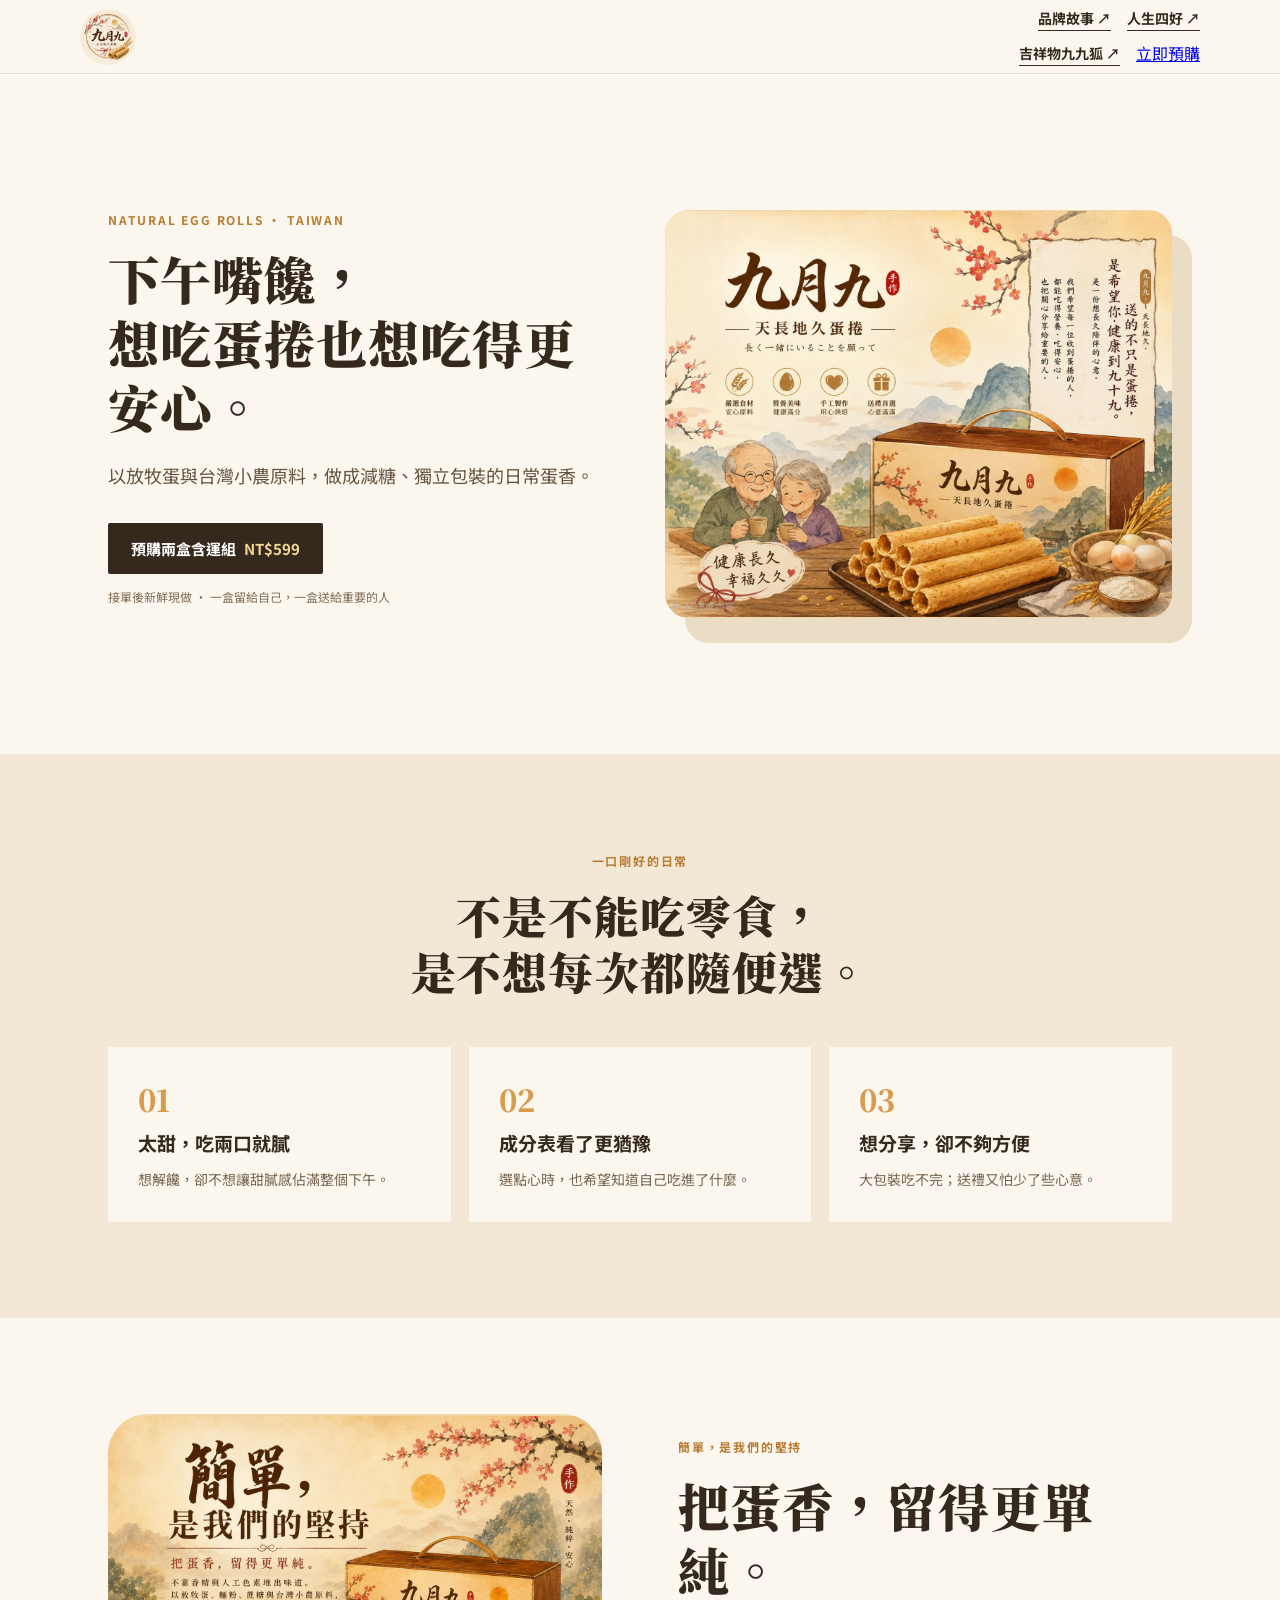
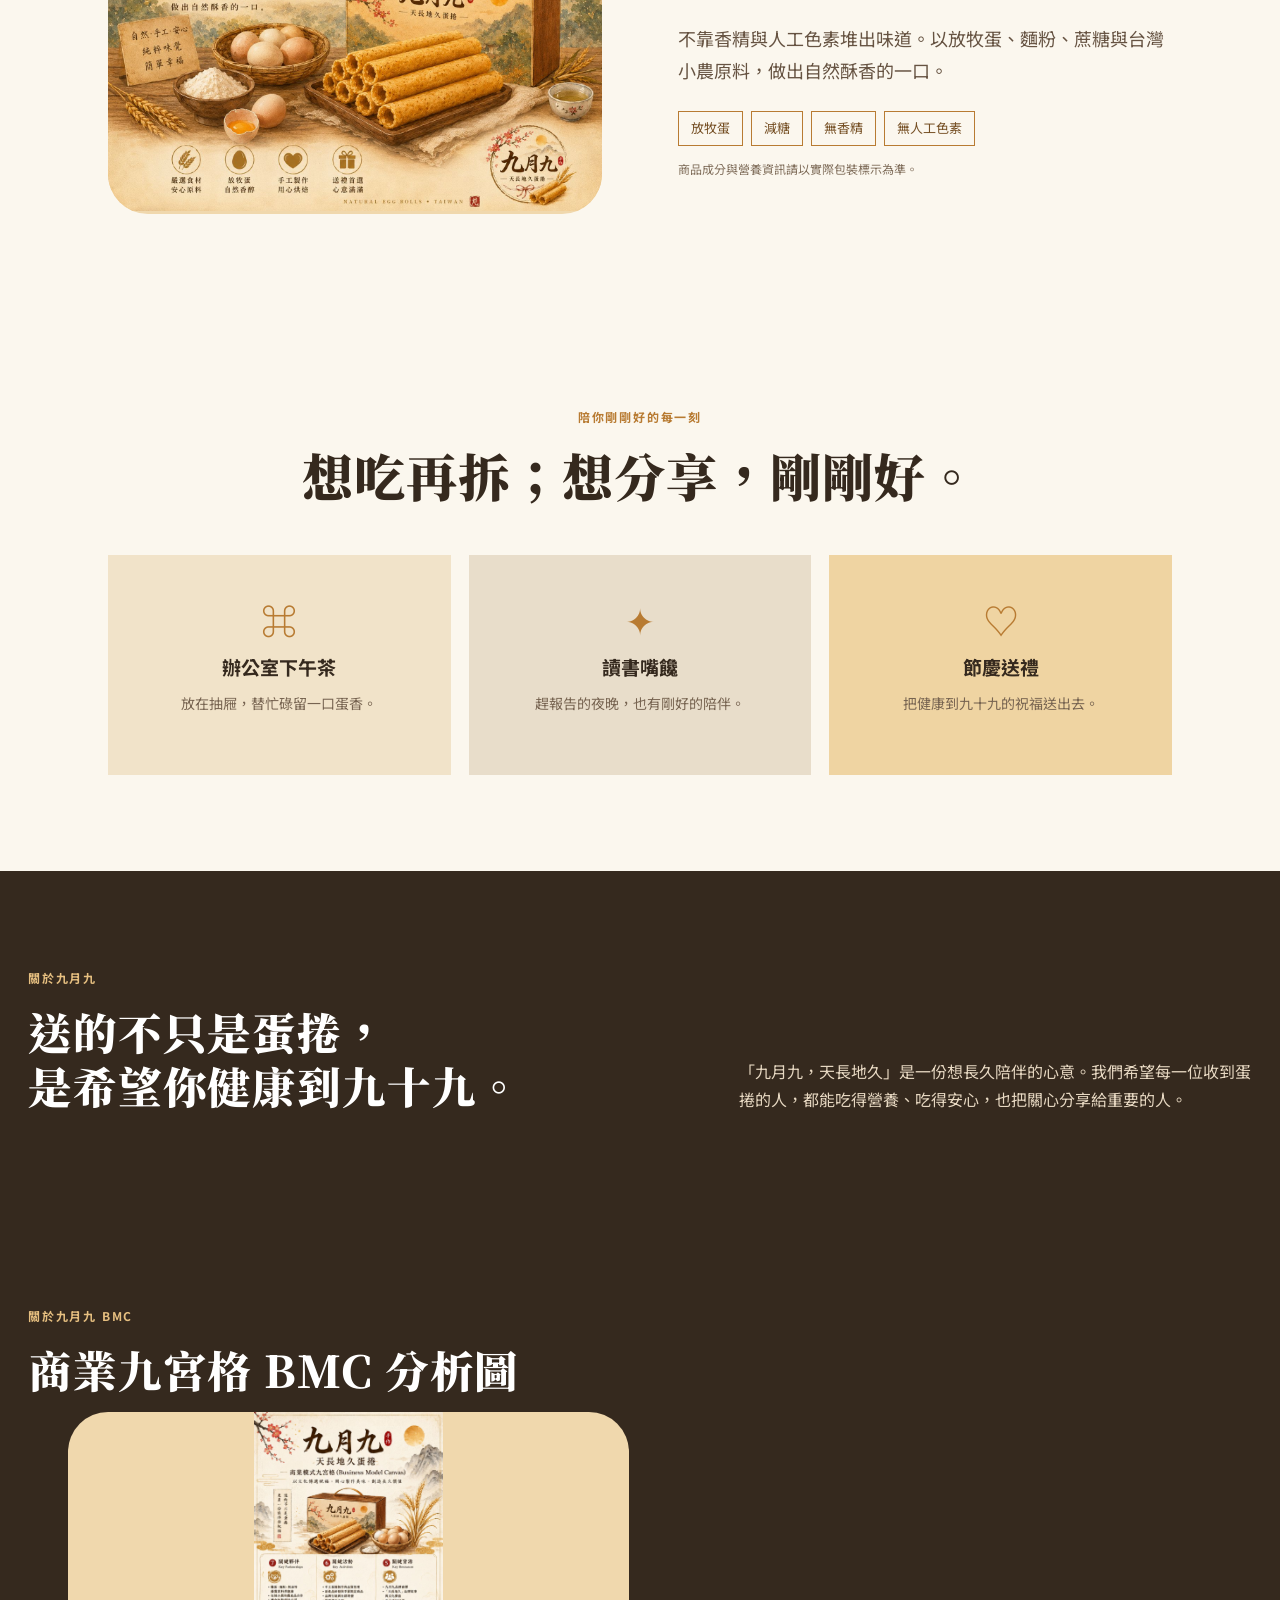
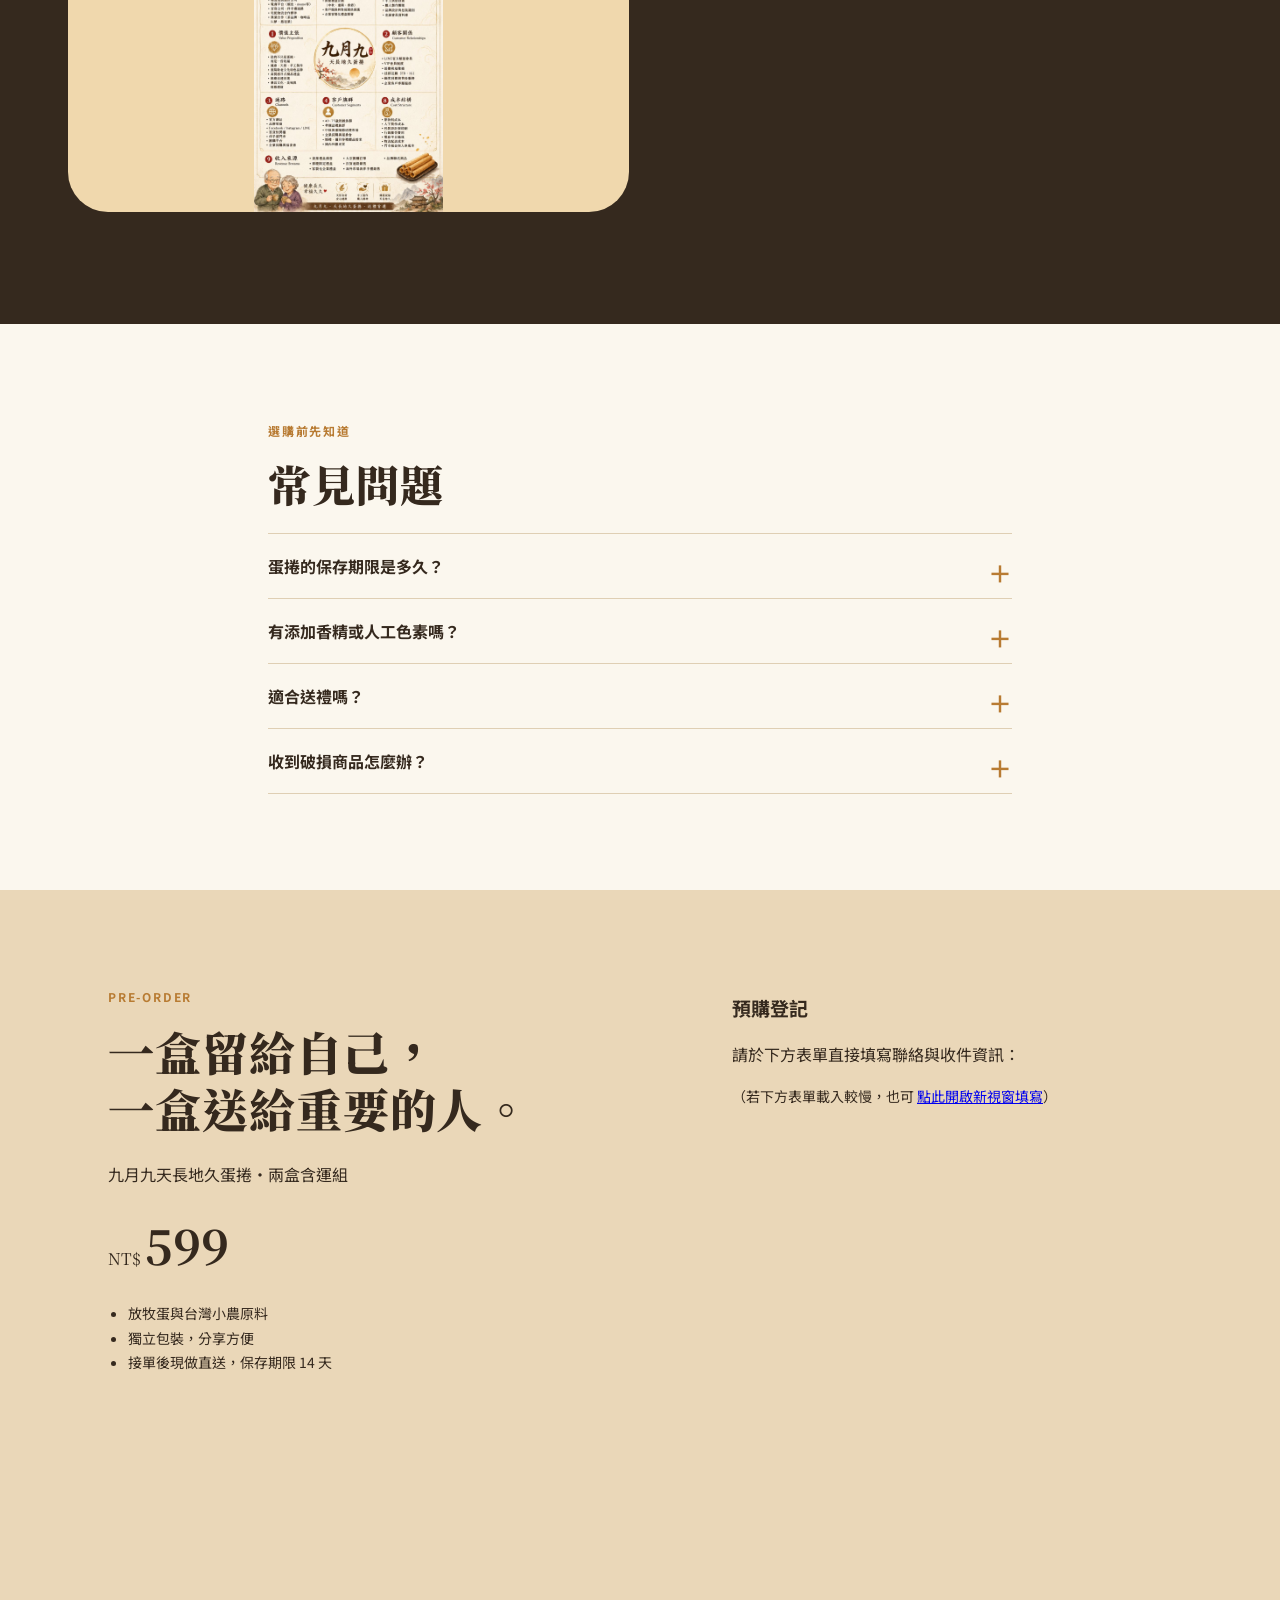
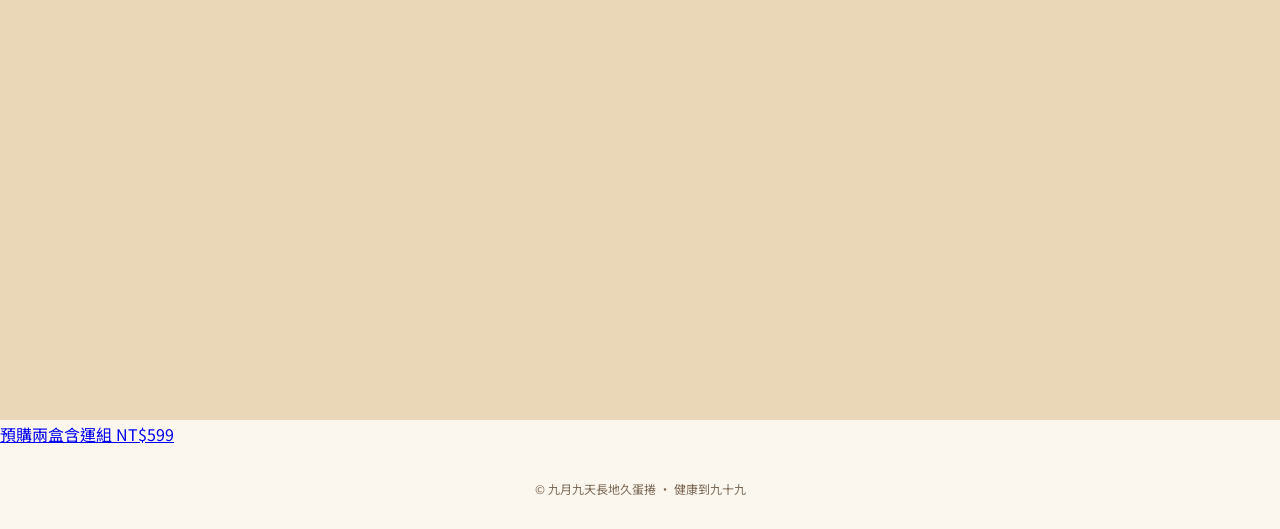
==== commit 714c2948: "Add files via upload" ====
--- a/index.html
+++ b/index.html
@@ -1,367 +1,251 @@
 
-
-<html lang="zh-TW">
+<html lang="zh-Hant">
 <head>
-  <meta charset="UTF-8">
-  <meta name="viewport" content="width=device-width, initial-scale=1.0">
+  <meta charset="utf-8">
+  <meta name="viewport" content="width=device-width, initial-scale=1">
   
   <title>九月九天長地久蛋捲｜台灣放牧蛋手工蛋捲・健康伴手禮推薦</title>
-  <meta name="description" content="九月九天長地久蛋捲採用台灣在地放牧蛋與小農原料，減糖無香精無色素，獨立包裝採接單後新鮮現做。兩盒含運優惠中！">
-  
+  <meta name="description" content="九月九天長地久蛋捲，嚴選放牧蛋與台灣小農原料，減糖獨立包裝。兩盒含運 NT$599。適合重陽節、中秋節送禮與長輩伴手禮，傳遞健康到九十九的真心祝福。">
+  <meta name="keywords" content="九月九,蛋捲,手工蛋捲,台灣伴手禮,重陽節禮盒,中秋禮盒,健康蛋捲,減糖蛋捲">
+  <link rel="canonical" href="https://hagicatyu-netizen.github.io/99egg-rolls/">
+
+  <meta property="og:type" content="website">
+  <meta property="og:title" content="九月九天長地久蛋捲｜健康到九十九">
+  <meta property="og:description" content="放牧蛋減糖蛋捲，兩盒含運 NT$599。一盒留給自己，一盒送給重要的人。">
+  <meta property="og:image" content="https://hagicatyu-netizen.github.io/99egg-rolls/images/hero-egg-rolls.jpg">
+  <meta property="og:url" content="https://hagicatyu-netizen.github.io/99egg-rolls/">
+
+  <link rel="preconnect" href="https://fonts.googleapis.com">
+  <link rel="preconnect" href="https://fonts.gstatic.com" crossorigin>
+  <link href="https://fonts.googleapis.com/css2?family=Noto+Sans+TC:wght@400;500;700&family=Noto+Serif+TC:wght@600;700;900&display=swap" rel="stylesheet">
+  <link rel="stylesheet" href="styles.css">
+
+  <style>
+    .nav-two-rows {
+      display: flex;
+      flex-direction: column;
+      gap: 8px;
+      align-items: flex-end;
+    }
+    .nav-row {
+      display: flex;
+      align-items: center;
+      gap: 16px;
+    }
+  </style>
+
   <script type="application/ld+json">
   {
     "@context": "https://schema.org/",
     "@type": "Product",
-    "name": "九月九天長地久蛋捲・兩盒含運組",
-    "image": "images/hero-egg-rolls.jpg",
-    "description": "以台灣放牧蛋與小農原料製作，減糖、無添加香精色素之手工蛋捲。",
-    "brand": { "@type": "Brand", "name": "九月九天長地久" },
+    "name": "九月九天長地久蛋捲 兩盒含運組",
+    "image": [
+      "https://hagicatyu-netizen.github.io/99egg-rolls/images/hero-egg-rolls.jpg"
+    ],
+    "description": "以放牧蛋與台灣小農原料，做成減糖、獨立包裝的日常蛋香。",
+    "brand": {
+      "@type": "Brand",
+      "name": "九月九"
+    },
     "offers": {
       "@type": "Offer",
-      "url": "https://hagicatyu-netizen.github.io/99egg-rolls/#order",
       "priceCurrency": "TWD",
       "price": "599",
-      "availability": "https://schema.org/InStock"
+      "priceValidUntil": "2026-12-31",
+      "itemCondition": "https://schema.org/NewCondition",
+      "availability": "https://schema.org/InStock",
+      "url": "https://hagicatyu-netizen.github.io/99egg-rolls/#order"
     }
   }
   </script>
 
-  <style>
-    :root {
-      --primary: #8C5A3C;
-      --primary-dark: #6A4026;
-      --accent: #D9822B;
-      --bg-cream: #FDFBF7;
-      --bg-card: #FFFFFF;
-      --text-dark: #332C27;
-      --text-muted: #7A6F68;
-      --border-color: #EFE6DC;
-      --shadow: 0 8px 24px rgba(140, 90, 60, 0.08);
-      --radius: 12px;
-    }
-
-    * { box-sizing: border-box; margin: 0; padding: 0; }
-    body {
-      font-family: -apple-system, BlinkMacSystemFont, "Segoe UI", Roboto, Arial, "Noto Sans TC", sans-serif;
-      background-color: var(--bg-cream);
-      color: var(--text-dark);
-      line-height: 1.6;
-    }
-    a { color: inherit; text-decoration: none; }
-    img { max-width: 100%; height: auto; display: block; }
-    .container { max-width: 1080px; margin: 0 auto; padding: 0 20px; }
-
-    /* ========== Header 響應式佈局 ========== */
-    header {
-      position: sticky;
-      top: 0;
-      background-color: rgba(253, 251, 247, 0.98);
-      backdrop-filter: blur(8px);
-      border-bottom: 1px solid var(--border-color);
-      z-index: 100;
-    }
-
-    .nav-container {
-      display: flex;
-      justify-content: space-between;
-      align-items: center;
-      padding: 12px 20px;
-    }
-
-    .logo-area {
-      display: flex;
-      align-items: center;
-      gap: 10px;
-    }
-    .logo-area img { height: 38px; width: auto; }
-    .logo-area span { font-size: 1.1rem; font-weight: 700; color: var(--primary); white-space: nowrap; }
-
-    .nav-links {
-      display: flex;
-      align-items: center;
-      gap: 12px;
-    }
-
-    .nav-btn {
-      background: none;
-      border: none;
-      color: var(--text-dark);
-      font-size: 0.9rem;
-      font-weight: 500;
-      cursor: pointer;
-      white-space: nowrap;
-    }
-    .nav-btn:hover { color: var(--accent); }
-
-    .btn-cta {
-      background-color: var(--primary);
-      color: #FFF !important;
-      padding: 8px 16px;
-      border-radius: 20px;
-      font-weight: 600;
-      white-space: nowrap;
-      display: inline-block;
-    }
-    .btn-cta:hover { background-color: var(--primary-dark); }
-
-    /* ========== RWD 手機版適應 ========== */
-    @media (max-width: 768px) {
-      .desktop-nav { display: none !important; } /* 桌機頂部選單在手機隱藏，移至頁面內容區 */
-      .hero-grid { flex-direction: column-reverse !important; }
-      .hero-text { text-align: center; }
-      .hero h1 { font-size: 1.75rem !important; }
-      .card-grid { flex-direction: column !important; }
-      .brand-videos { flex-direction: column !important; }
-      .order-grid { flex-direction: column !important; }
-      .order-info { margin-bottom: 25px; }
-      .specs-table th, .specs-table td { display: block; width: 100%; }
-      .specs-table th { background: #efe6dc; }
-    }
-
-    /* ========== Hero & 內容區塊 ========== */
-    .hero { padding: 40px 0 20px; }
-    .hero-grid { display: flex; align-items: center; gap: 30px; }
-    .hero-text, .hero-img { flex: 1; }
-    .hero-img img { border-radius: var(--radius); box-shadow: var(--shadow); }
-    .tagline { color: var(--accent); font-size: 0.85rem; font-weight: 700; letter-spacing: 1px; }
-    .hero h1 { font-size: 2.2rem; line-height: 1.3; color: var(--primary-dark); margin: 10px 0 16px; }
-    .hero p { color: var(--text-muted); margin-bottom: 24px; }
-
-    /* ========== 品牌影片按鈕區塊 (手機版主要位置) ========== */
-    .video-section {
-      background: #FFF;
-      border: 1px solid var(--border-color);
-      border-radius: var(--radius);
-      padding: 20px;
-      margin: 20px 0 40px;
-      text-align: center;
-      box-shadow: var(--shadow);
-    }
-    .video-section h3 {
-      font-size: 1.1rem;
-      color: var(--primary-dark);
-      margin-bottom: 15px;
-    }
-    .brand-videos {
-      display: flex;
-      justify-content: center;
-      gap: 12px;
-    }
-    .video-card-btn {
-      flex: 1;
-      background: var(--bg-cream);
-      border: 1px solid var(--border-color);
-      padding: 12px 15px;
-      border-radius: 8px;
-      font-size: 0.95rem;
-      font-weight: 600;
-      color: var(--primary-dark);
-      cursor: pointer;
-      transition: all 0.2s ease;
-      display: flex;
-      align-items: center;
-      justify-content: center;
-      gap: 6px;
-    }
-    .video-card-btn:hover {
-      background: var(--primary);
-      color: #FFF;
-      border-color: var(--primary);
-    }
-
-    .section { padding: 40px 0; }
-    .section-title { text-align: center; margin-bottom: 30px; }
-    .section-title h2 { font-size: 1.7rem; color: var(--primary-dark); }
-
-    .card-grid { display: flex; gap: 20px; }
-    .card-col {
-      flex: 1;
-      background: var(--bg-card);
-      padding: 24px;
-      border-radius: var(--radius);
-      border: 1px solid var(--border-color);
-      box-shadow: var(--shadow);
-    }
-    .card-num { font-size: 1.2rem; font-weight: 800; color: var(--accent); margin-bottom: 8px; }
-    .card-col h3 { font-size: 1.1rem; color: var(--primary-dark); margin-bottom: 8px; }
-
-    /* ========== 規格與預購區塊 ========== */
-    .specs-box { background: #FFF; border-radius: var(--radius); padding: 20px; border: 1px solid var(--border-color); }
-    .specs-table { width: 100%; border-collapse: collapse; }
-    .specs-table th, .specs-table td { padding: 12px; border-bottom: 1px solid var(--border-color); text-align: left; }
-
-    .order-section { background-color: #F5ECE3; border-radius: var(--radius); padding: 30px 20px; margin: 30px 0; }
-    .order-grid { display: flex; gap: 30px; }
-    .order-info, .order-form-container { flex: 1; }
-    .order-form-container { background: #FFF; padding: 20px; border-radius: var(--radius); box-shadow: var(--shadow); }
-    .price-tag { font-size: 2rem; font-weight: 800; color: var(--accent); margin: 10px 0; }
-    .badge-list { list-style: none; margin-bottom: 15px; }
-    .badge-list li::before { content: "✓ "; color: var(--accent); font-weight: bold; }
-
-    /* FAQ */
-    .faq-item { background: #FFF; border: 1px solid var(--border-color); border-radius: 8px; margin-bottom: 10px; padding: 15px; }
-    .faq-question { font-weight: 600; color: var(--primary-dark); margin-bottom: 6px; }
-
-    /* Lightbox Video Modal */
-    .modal { display: none; position: fixed; top: 0; left: 0; width: 100%; height: 100%; background: rgba(0,0,0,0.8); z-index: 1000; }
-    .modal-content { position: relative; width: 90%; max-width: 600px; margin: 100px auto; background: #000; border-radius: var(--radius); overflow: hidden; }
-    .close-modal { position: absolute; top: 10px; right: 15px; color: #FFF; font-size: 28px; cursor: pointer; z-index: 1001; }
-    .video-container { position: relative; padding-bottom: 56.25%; height: 0; }
-    .video-container iframe { position: absolute; top: 0; left: 0; width: 100%; height: 100%; border: 0; }
-
-    footer { text-align: center; padding: 30px 0; color: var(--text-muted); font-size: 0.85rem; border-top: 1px solid var(--border-color); }
-  </style>
+  <script type="application/ld+json">
+  {
+    "@context": "https://schema.org",
+    "@type": "FAQPage",
+    "mainEntity": [
+      {
+        "@type": "Question",
+        "name": "蛋捲的保存期限是多久？",
+        "acceptedAnswer": {
+          "@type": "Answer",
+          "text": "保存期限為 14 天。為確保最佳口感與新鮮度，我們採取「接單後現做」方式，請依外包裝標示方式保存，並於期限內享用完畢。"
+        }
+      },
+      {
+        "@type": "Question",
+        "name": "有添加香精或人工色素嗎？",
+        "acceptedAnswer": {
+          "@type": "Answer",
+          "text": "依目前產品資訊，無添加香精與人工色素；最終請以商品外包裝成分標示為準。"
+        }
+      },
+      {
+        "@type": "Question",
+        "name": "適合送禮嗎？",
+        "acceptedAnswer": {
+          "@type": "Answer",
+          "text": "兩盒組適合一盒自留、一盒送禮；也適用於節慶拜訪與辦公室分享。"
+        }
+      },
+      {
+        "@type": "Question",
+        "name": "收到破損商品怎麼辦？",
+        "acceptedAnswer": {
+          "@type": "Answer",
+          "text": "如有明顯運送破損，請於收貨後 24 小時內拍照聯繫客服協助處理。"
+        }
+      }
+    ]
+  }
+  </script>
 </head>
 <body>
 
-  <header>
-    <div class="nav-container container">
-      <a href="#top" class="logo-area">
-        <img src="images/site-logo.jpg" alt="九月九天長地久蛋捲標誌">
-        <span>九月九蛋捲</span>
-      </a>
-      <div class="nav-links">
-        <button class="nav-btn desktop-nav" onclick="openVideoModal('https://www.youtube.com/embed/-fn7AMiMKU4')">品牌故事 ↗</button>
-        <button class="nav-btn desktop-nav" onclick="openVideoModal('https://www.youtube.com/embed/bBZTvwnFmNA')">人生四好 ↗</button>
-        <button class="nav-btn desktop-nav" onclick="openVideoModal('https://www.youtube.com/embed/WIMnXhA2SMg')">九九狐 ↗</button>
-        <a href="#order" class="btn-cta">立即預購</a>
-      </div>
-    </div>
+  <header class="nav">
+    <a class="brand" href="#top" aria-label="九月九天長地久蛋捲首頁">
+      <img src="images/site-logo.jpg" alt="九月九天長地久蛋捲品牌標誌" width="120" height="40">
+    </a>
+    <nav class="nav-links nav-two-rows">
+      <div class="nav-row">
+        <a class="nav-cta" href="https://youtube.com/shorts/-fn7AMiMKU4" target="_blank" rel="noopener">品牌故事 ↗</a>
+        <a class="nav-cta" href="https://www.youtube.com/watch?v=bBZTvwnFmNA" target="_blank" rel="noopener">人生四好 ↗</a>
+      </div>
+      <div class="nav-row">
+        <a class="nav-cta" href="https://youtube.com/shorts/WIMnXhA2SMg" target="_blank" rel="noopener">吉祥物九九狐 ↗</a>
+        <a class="button-nav" href="#order">立即預購</a>
+      </div>
+    </nav>
   </header>
 
-  <main class="container">
-    <section class="hero">
-      <div class="hero-grid">
-        <div class="hero-text">
-          <span class="tagline">NATURAL EGG ROLLS · TAIWAN</span>
-          <h1>下午嘴饞，想吃蛋捲也想吃得更安心。</h1>
-          <p>以放牧蛋與台灣小農原料，做成減糖、獨立包裝的日常蛋香。接單後新鮮現做，一盒留給自己，一盒送給重要的人。</p>
-          <a href="#order" class="btn-cta" style="padding: 12px 24px; font-size: 1rem;">預購兩盒含運組 NT$599</a>
+  <main id="top">
+    <section class="hero section">
+      <div class="hero-copy">
+        <p class="eyebrow">NATURAL EGG ROLLS · TAIWAN</p>
+        <h1>下午嘴饞，<br>想吃蛋捲也想吃得更安心。</h1>
+        <p class="lead">以放牧蛋與台灣小農原料，做成減糖、獨立包裝的日常蛋香。</p>
+        <a class="button" href="#order">預購兩盒含運組 <span>NT$599</span></a>
+        <p class="subnote">接單後新鮮現做 · 一盒留給自己，一盒送給重要的人</p>
+      </div>
+      <div class="hero-art">
+        <img src="images/hero-egg-rolls.jpg" alt="九月九天長地久蛋捲禮盒與蛋捲，搭配健康長久、幸福久久祝福插畫" width="600" height="400">
+      </div>
+    </section>
+    
+    <section class="pain section">
+      <p class="eyebrow">一口剛好的日常</p>
+      <h2>不是不能吃零食，<br>是不想每次都隨便選。</h2>
+      <div class="pain-grid">
+        <article><span>01</span><h3>太甜，吃兩口就膩</h3><p>想解饞，卻不想讓甜膩感佔滿整個下午。</p></article>
+        <article><span>02</span><h3>成分表看了更猶豫</h3><p>選點心時，也希望知道自己吃進了什麼。</p></article>
+        <article><span>03</span><h3>想分享，卻不夠方便</h3><p>大包裝吃不完；送禮又怕少了些心意。</p></article>
+      </div>
+    </section>
+
+    <section class="solution section">
+      <div class="solution-art">
+        <img src="images/simple-ingredients.jpg" alt="九月九天長地久蛋捲與放牧蛋、麵粉等天然食材插畫" loading="lazy" width="500" height="500">
+      </div>
+      <div>
+        <p class="eyebrow">簡單，是我們的堅持</p>
+        <h2>把蛋香，留得更單純。</h2>
+        <p class="lead">不靠香精與人工色素堆出味道。以放牧蛋、麵粉、蔗糖與台灣小農原料，做出自然酥香的一口。</p>
+        <div class="tags">
+          <span>放牧蛋</span><span>減糖</span><span>無香精</span><span>無人工色素</span>
         </div>
-        <div class="hero-img">
-          <img src="images/hero-egg-rolls.jpg" alt="九月九天長地久蛋捲禮盒與蛋捲展示">
-        </div>
-      </div>
-    </section>
-
-    <section class="video-section">
-      <h3>↗ 認識九月九天長地久 ↗</h3>
-      <div class="brand-videos">
-        <button class="video-card-btn" onclick="openVideoModal('https://www.youtube.com/embed/-fn7AMiMKU4')">
-          ▶ 品牌故事
-        </button>
-        <button class="video-card-btn" onclick="openVideoModal('https://www.youtube.com/embed/bBZTvwnFmNA')">
-          ▶ 人生四好
-        </button>
-        <button class="video-card-btn" onclick="openVideoModal('https://www.youtube.com/embed/WIMnXhA2SMg')">
-          ▶ 吉祥物九九狐
-        </button>
-      </div>
-    </section>
-
-    <section class="section">
-      <div class="section-title">
-        <h2>一口剛好的日常</h2>
-        <p>不是不能吃零食，是不想每次都隨便選。</p>
-      </div>
-      <div class="card-grid">
-        <div class="card-col">
-          <div class="card-num">01</div>
-          <h3>太甜，吃兩口就膩？</h3>
-          <p>堅持減糖調配，帶出食材自然蛋香，輕鬆無負擔。</p>
-        </div>
-        <div class="card-col">
-          <div class="card-num">02</div>
-          <h3>成分表看了更猶豫？</h3>
-          <p>無添加香精與人工色素。嚴選台灣在地放牧蛋與小農麵粉。</p>
-        </div>
-        <div class="card-col">
-          <div class="card-num">03</div>
-          <h3>大包裝吃不完易軟掉？</h3>
-          <p>單支獨立防潮包裝，想吃再拆，時刻保持酥脆。</p>
-        </div>
-      </div>
-    </section>
-
-    <section class="section">
-      <div class="section-title">
-        <h2>產品規格與出貨資訊</h2>
-      </div>
-      <div class="specs-box">
-        <table class="specs-table">
-          <tr><th>商品名稱</th><td>九月九天長地久蛋捲（減糖獨立包裝版）</td></tr>
-          <tr><th>產品內容</th><td>每盒 5 支獨立包裝 / 兩盒組共 10 支</td></tr>
-          <tr><th>主要成分</th><td>台灣放牧雞蛋、嚴選麵粉、無鹽奶油、純蔗糖、海鹽</td></tr>
-          <tr><th>保存期限</th><td>常溫 14 天（接單後新鮮現做）</td></tr>
-          <tr><th>出貨時程</th><td>每週三結單，每週五新鮮現做寄出，預計 2-3 天送達</td></tr>
-        </table>
-      </div>
-    </section>
-
-    <section id="order" class="order-section">
-      <div class="order-grid">
-        <div class="order-info">
-          <h2>預購九月九蛋捲</h2>
-          <div class="price-tag">NT$ 599 <span style="font-size: 1rem; color: var(--text-muted); font-weight: normal;">(含運費)</span></div>
-          <ul class="badge-list">
-            <li>台灣優質放牧蛋與小農原料</li>
-            <li>減糖配方，獨立包裝不沾手</li>
-            <li>接單現做直送，14天最佳賞味期</li>
-          </ul>
-        </div>
-        <div class="order-form-container">
-          <h3 style="margin-bottom: 12px; color: var(--primary-dark);">預購登記表單</h3>
-          <iframe src="https://docs.google.com/forms/d/e/1FAIpQLScfJuKxO0L44o4K-CreO9WWoA5IUBYvYm8AIHWnjvX3CzEx8A/viewform?embedded=true" width="100%" height="480" frameborder="0">載入中…</iframe>
-        </div>
-      </div>
-    </section>
-
-    <section class="section">
-      <div class="section-title"><h2>常見問題 FAQ</h2></div>
-      <div style="max-width: 800px; margin: 0 auto;">
-        <div class="faq-item">
-          <div class="faq-question">Q: 蛋捲保存期限多久？</div>
-          <div>保存期限為 14 天。採接單後新鮮現做直送，請依標示儘速享用。</div>
-        </div>
-        <div class="faq-item">
-          <div class="faq-question">Q: 有添加香精或人工色素嗎？</div>
-          <div>完全無添加香精與色素！純粹呈現放牧蛋與奶油自然香氣。</div>
-        </div>
+        <p class="fineprint">商品成分與營養資訊請以實際包裝標示為準。</p>
+      </div>
+    </section>
+
+    <section class="moments section">
+      <p class="eyebrow">陪你剛剛好的每一刻</p>
+      <h2>想吃再拆；想分享，剛剛好。</h2>
+      <div class="moment-grid">
+        <article class="office"><div class="icon">⌘</div><h3>辦公室下午茶</h3><p>放在抽屜，替忙碌留一口蛋香。</p></article>
+        <article class="study"><div class="icon">✦</div><h3>讀書嘴饞</h3><p>趕報告的夜晚，也有剛好的陪伴。</p></article>
+        <article class="gift"><div class="icon">♡</div><h3>節慶送禮</h3><p>把健康到九十九的祝福送出去。</p></article>
+      </div>
+    </section>
+
+    <section class="story section">
+      <div>
+        <p class="eyebrow">關於九月九</p>
+        <h2>送的不只是蛋捲，<br>是希望你健康到九十九。</h2>
+      </div>
+      <p>「九月九，天長地久」是一份想長久陪伴的心意。我們希望每一位收到蛋捲的人，都能吃得營養、吃得安心，也把關心分享給重要的人。</p>
+    </section>
+
+    <section id="bmc" class="story bmc section">
+      <div>
+        <p class="eyebrow">關於九月九 BMC</p>
+        <h2>商業九宮格 BMC 分析圖</h2>
+        <figure class="solution-art">
+          <img src="images/simple-bmc.jpg" alt="九月九天長地久蛋捲 BMC 商業模式九宮格分析圖" loading="lazy" width="800" height="600">
+          <figcaption class="sr-only">九月九天長地久蛋捲商業模式分析</figcaption>
+        </figure>
+      </div>
+    </section>
+
+    <section class="faq section">
+      <p class="eyebrow">選購前先知道</p>
+      <h2>常見問題</h2>
+      <details>
+        <summary>蛋捲的保存期限是多久？</summary>
+        <p>保存期限為 14 天。為確保最佳酥脆口感與新鮮度，我們採**接單後新鮮現做**直送，請依外包裝標示方式保存，並在期限內享用完畢。</p>
+      </details>
+      <details>
+        <summary>有添加香精或人工色素嗎？</summary>
+        <p>依目前產品資訊，無添加香精與人工色素；最終請以商品外包裝成分標示為準。</p>
+      </details>
+      <details>
+        <summary>適合送禮嗎？</summary>
+        <p>兩盒組適合一盒自留、一盒送禮；也適用於節慶拜訪與辦公室分享。</p>
+      </details>
+      <details>
+        <summary>收到破損商品怎麼辦？</summary>
+        <p>如有明顯運送破損，請於收貨後 24 小時內拍照聯繫客服協助處理。</p>
+      </details>
+    </section>
+
+    <section id="order" class="order section">
+      <div class="order-copy">
+        <p class="eyebrow">PRE-ORDER</p>
+        <h2>一盒留給自己，<br>一盒送給重要的人。</h2>
+        <p>九月九天長地久蛋捲・兩盒含運組</p>
+        <p class="price">NT$ <strong>599</strong></p>
+        <ul>
+          <li>放牧蛋與台灣小農原料</li>
+          <li>獨立包裝，分享方便</li>
+          <li>接單後現做直送，保存期限 14 天</li>
+        </ul>
+      </div>
+      
+      <div class="form-container">
+        <h3>預購登記</h3>
+        <p>請於下方表單直接填寫聯絡與收件資訊：</p>
+        <p class="fallback-link" style="font-size: 0.875rem; margin-bottom: 1rem;">
+          （若下方表單載入較慢，也可 <a href="https://docs.google.com/forms/d/e/1FAIpQLScfJuKxO0L44o4K-CreO9WWoA5IUBYvYm8AIHWnjvX3CzEx8A/viewform" target="_blank" rel="noopener">點此開啟新視窗填寫</a>）
+        </p>
+        
+        <iframe 
+          src="https://docs.google.com/forms/d/e/1FAIpQLScfJuKxO0L44o4K-CreO9WWoA5IUBYvYm8AIHWnjvX3CzEx8A/viewform?embedded=true" 
+          width="100%" 
+          height="800" 
+          frameborder="0" 
+          marginheight="0" 
+          marginwidth="0" 
+          title="九月九天長地久蛋捲預購表單"
+          loading="lazy">
+          載入中…
+        </iframe>
       </div>
     </section>
   </main>
 
-  <footer>
-    <div class="container">
-      <p>© 九月九天長地久蛋捲 · 健康到九十九</p>
-      <details style="margin-top: 15px;">
-        <summary>商業模式分析 (BMC)</summary>
-        <img src="images/simple-bmc.jpg" alt="BMC 商業模式分析圖" style="margin: 10px auto; max-width: 100%; border-radius: 8px;">
-      </details>
-    </div>
-  </footer>
-
-  <div id="videoModal" class="modal">
-    <div class="modal-content">
-      <span class="close-modal" onclick="closeVideoModal()">&times;</span>
-      <div class="video-container">
-        <iframe id="videoIframe" src="" allow="autoplay; encrypted-media" allowfullscreen></iframe>
-      </div>
-    </div>
+  <div class="mobile-sticky-cta">
+    <a href="#order" class="button-sticky">預購兩盒含運組 <span>NT$599</span></a>
   </div>
 
-  <script>
-    function openVideoModal(url) {
-      document.getElementById('videoIframe').src = url;
-      document.getElementById('videoModal').style.display = 'block';
-    }
-    function closeVideoModal() {
-      document.getElementById('videoModal').style.display = 'none';
-      document.getElementById('videoIframe').src = '';
-    }
-    window.onclick = function(e) {
-      if (e.target == document.getElementById('videoModal')) closeVideoModal();
-    }
-  </script>
+  <footer>© 九月九天長地久蛋捲 · 健康到九十九</footer>
 </body>
 </html>
--- a/styles.css
+++ b/styles.css
@@ -0,0 +1,6 @@
+:root{--ink:#35291e;--paper:#fbf7ee;--cream:#f1e3c9;--gold:#b87b32;--orange:#d99a4b;--line:#dfcfb4}*{box-sizing:border-box}html{scroll-behavior:smooth}body{margin:0;background:var(--paper);color:var(--ink);font-family:'Noto Sans TC',sans-serif;line-height:1.75}.nav{height:74px;padding:0 max(24px,calc((100% - 1120px)/2));display:flex;align-items:center;justify-content:space-between;border-bottom:1px solid rgba(53,41,30,.1);position:sticky;top:0;background:#fbf7eefa;z-index:5}.brand{font:700 20px 'Noto Serif TC';text-decoration:none;color:var(--ink);letter-spacing:.05em}.brand span{display:block;font-size:11px;letter-spacing:.23em;margin-top:-7px}.nav-cta{color:var(--ink);font-size:14px;font-weight:bold;text-decoration:none;border-bottom:1px solid var(--ink)}.section{max-width:1120px;margin:auto;padding:96px 28px}.hero{min-height:680px;display:grid;grid-template-columns:1fr 1fr;align-items:center;gap:50px}.eyebrow{color:var(--gold);font-size:12px;font-weight:bold;letter-spacing:.15em;margin:0 0 16px}.hero h1,h2{font:900 clamp(32px,4vw,58px)/1.25 'Noto Serif TC';letter-spacing:.02em;margin:0 0 22px}.lead{font-size:18px;max-width:540px;color:#665342}.button{display:inline-block;background:var(--ink);color:#fff;text-decoration:none;border:0;padding:15px 23px;border-radius:2px;font:700 15px 'Noto Sans TC';cursor:pointer;margin-top:13px}.button span{color:#f4d797;margin-left:5px}.subnote,.fineprint,.form-note{font-size:12px;color:#806e5b}.hero-art{height:500px;position:relative;background:linear-gradient(140deg,#f0d8ad,#e9bd78);overflow:hidden;border-radius:52% 48% 50% 16%/38% 42% 58% 25%;box-shadow:20px 25px 0 #eadcc5}.sun{position:absolute;width:300px;height:300px;border-radius:50%;background:#f8e9bd;top:-65px;right:-35px}.box{position:absolute;left:23%;top:22%;width:205px;height:280px;background:#e7d3ad;border:2px solid #bb8d50;padding:80px 25px;text-align:center;color:#6d4e25;box-shadow:13px 16px 20px #9c6b3344}.box span,.box i{display:block;font-size:13px;letter-spacing:.14em}.box b{font:900 28px 'Noto Serif TC';display:block;margin:4px 0}.box i{font-style:normal;font-size:8px}.roll,.mini-roll{position:absolute;border-radius:22px;background:repeating-linear-gradient(0deg,#c67d30 0 2px,#efa950 3px 7px);box-shadow:inset -7px 0 #74451e}.r1{width:190px;height:38px;transform:rotate(-18deg);right:5%;bottom:21%}.r2{width:170px;height:38px;transform:rotate(18deg);right:3%;bottom:12%}.r3{width:135px;height:34px;transform:rotate(72deg);left:3%;bottom:15%}.hero-art>p{position:absolute;bottom:4%;left:13%;font:700 18px 'Noto Serif TC';color:#765025}.pain{background:#f3e8d6;max-width:none;text-align:center}.pain>h2{font-size:clamp(30px,3.5vw,48px)}.pain-grid,.moment-grid{display:grid;grid-template-columns:repeat(3,1fr);gap:18px;max-width:1064px;margin:48px auto 0}.pain-grid article{background:var(--paper);padding:30px;text-align:left}.pain-grid span{font:900 30px 'Noto Serif TC';color:var(--orange)}h3{font-size:19px;margin:5px 0 8px}article p{font-size:14px;color:#776451;margin:0}.solution{display:grid;grid-template-columns:1fr 1fr;gap:76px;align-items:center}.solution-art{height:400px;background:#e8d3a8;position:relative;border-radius:40px}.egg{position:absolute;background:#f6eed5;width:105px;height:132px;border-radius:51% 49% 49% 51%;box-shadow:7px 10px #bc914f}.e1{left:15%;top:18%;transform:rotate(-20deg)}.e2{left:39%;top:42%;transform:rotate(15deg)}.flour{position:absolute;right:13%;top:15%;width:115px;height:115px;border-radius:50%;background:#f5ead2;display:grid;place-items:center;text-align:center;color:#8b6331;font:700 16px 'Noto Serif TC'}.mini-roll{height:45px;width:205px;right:3%;bottom:16%;transform:rotate(-18deg)}.tags{display:flex;flex-wrap:wrap;gap:8px;margin-top:25px}.tags span{border:1px solid var(--gold);padding:5px 12px;color:#765025;font-size:13px}.moments{text-align:center}.moment-grid article{min-height:220px;padding:39px 24px;background:var(--cream)}.moment-grid .study{background:#e8ddca}.moment-grid .gift{background:#efd4a2}.icon{font:36px 'Noto Serif TC';color:var(--gold)}.story{max-width:none;background:var(--ink);color:#fff;display:grid;grid-template-columns:1.25fr 1fr;gap:70px;align-items:end}.story .eyebrow{color:#e6bf80}.story h2{font-size:clamp(29px,3.4vw,48px);margin:0}.story>p{color:#e7d8c2;margin:0}.faq{max-width:800px}.faq h2{font-size:43px}details{border-top:1px solid var(--line);padding:18px 0}details:last-child{border-bottom:1px solid var(--line)}summary{cursor:pointer;font-weight:bold;list-style:none}summary:after{content:'＋';float:right;color:var(--gold);font-size:24px}details[open] summary:after{content:'－'}details p{font-size:14px;color:#715f4d;margin-bottom:0}.order{background:#ead7b8;max-width:none;display:grid;grid-template-columns:1fr 440px;gap:80px;padding-left:max(28px,calc((100% - 1064px)/2));padding-right:max(28px,calc((100% - 1064px)/2))}.order h2{font-size:clamp(29px,3.6vw,48px)}.price{font-family:'Noto Serif TC';margin:8px 0 15px}.price strong{font-size:47px}.order ul{padding-left:20px;font-size:14px}.form{background:#fffaf1;padding:32px;box-shadow:12px 13px 0 #bd94604d}.form h3{margin:0;font:700 25px 'Noto Serif TC'}.form>p{font-size:13px;color:#725f4d}.form label{font-size:13px;font-weight:bold;display:block;margin-top:13px}.form input,.form select{width:100%;border:1px solid var(--line);background:#fff;padding:11px;font:14px 'Noto Sans TC';margin-top:4px}.form .button{width:100%}.form-note{margin-bottom:0!important}footer{text-align:center;padding:30px;font-size:12px;color:#7a6754}.modal{position:fixed;inset:0;background:#35291ebd;z-index:10;display:grid;place-items:center;padding:24px}.modal>div{position:relative;max-width:460px;background:var(--paper);padding:55px 38px}.modal h2{font-size:30px}.modal button{position:absolute;top:13px;right:15px;border:0;background:none;font-size:29px;cursor:pointer}@media(max-width:720px){.nav{height:65px}.section{padding:65px 22px}.hero,.solution,.story,.order{grid-template-columns:1fr;gap:35px}.hero{padding-top:50px;min-height:auto}.hero-art{height:400px;order:-1}.hero h1{font-size:38px}.pain-grid,.moment-grid{grid-template-columns:1fr;gap:10px;margin-top:30px}.pain-grid article{padding:23px}.story{padding:65px 28px}.order{padding-top:65px;padding-bottom:65px}.form{padding:27px}.solution-art{height:320px}.box{transform:scale(.83);transform-origin:top left;left:20%;top:20%}}
+.hero-art img{display:block;width:100%;height:100%;object-fit:cover;object-position:center}
+.brand{height:56px;display:flex;align-items:center}.brand img{display:block;width:56px;height:56px;object-fit:contain;border-radius:50%}
+.nav .brand{flex:0 0 56px;width:56px;height:56px;overflow:hidden}.nav .brand img{width:56px!important;height:56px!important;max-width:56px;max-height:56px;object-fit:contain}@media(max-width:720px){.nav .brand{flex-basis:44px;width:44px;height:44px}.nav .brand img{width:44px!important;height:44px!important;max-width:44px;max-height:44px}}
+.solution-art{overflow:hidden;background:#f0d8ad}.solution-art img{display:block;width:100%;height:100%;object-fit:contain}
+.hero-art{height:auto;aspect-ratio:1400 / 1125;border-radius:24px;background:#f0d8ad}.hero-art img{object-fit:contain}
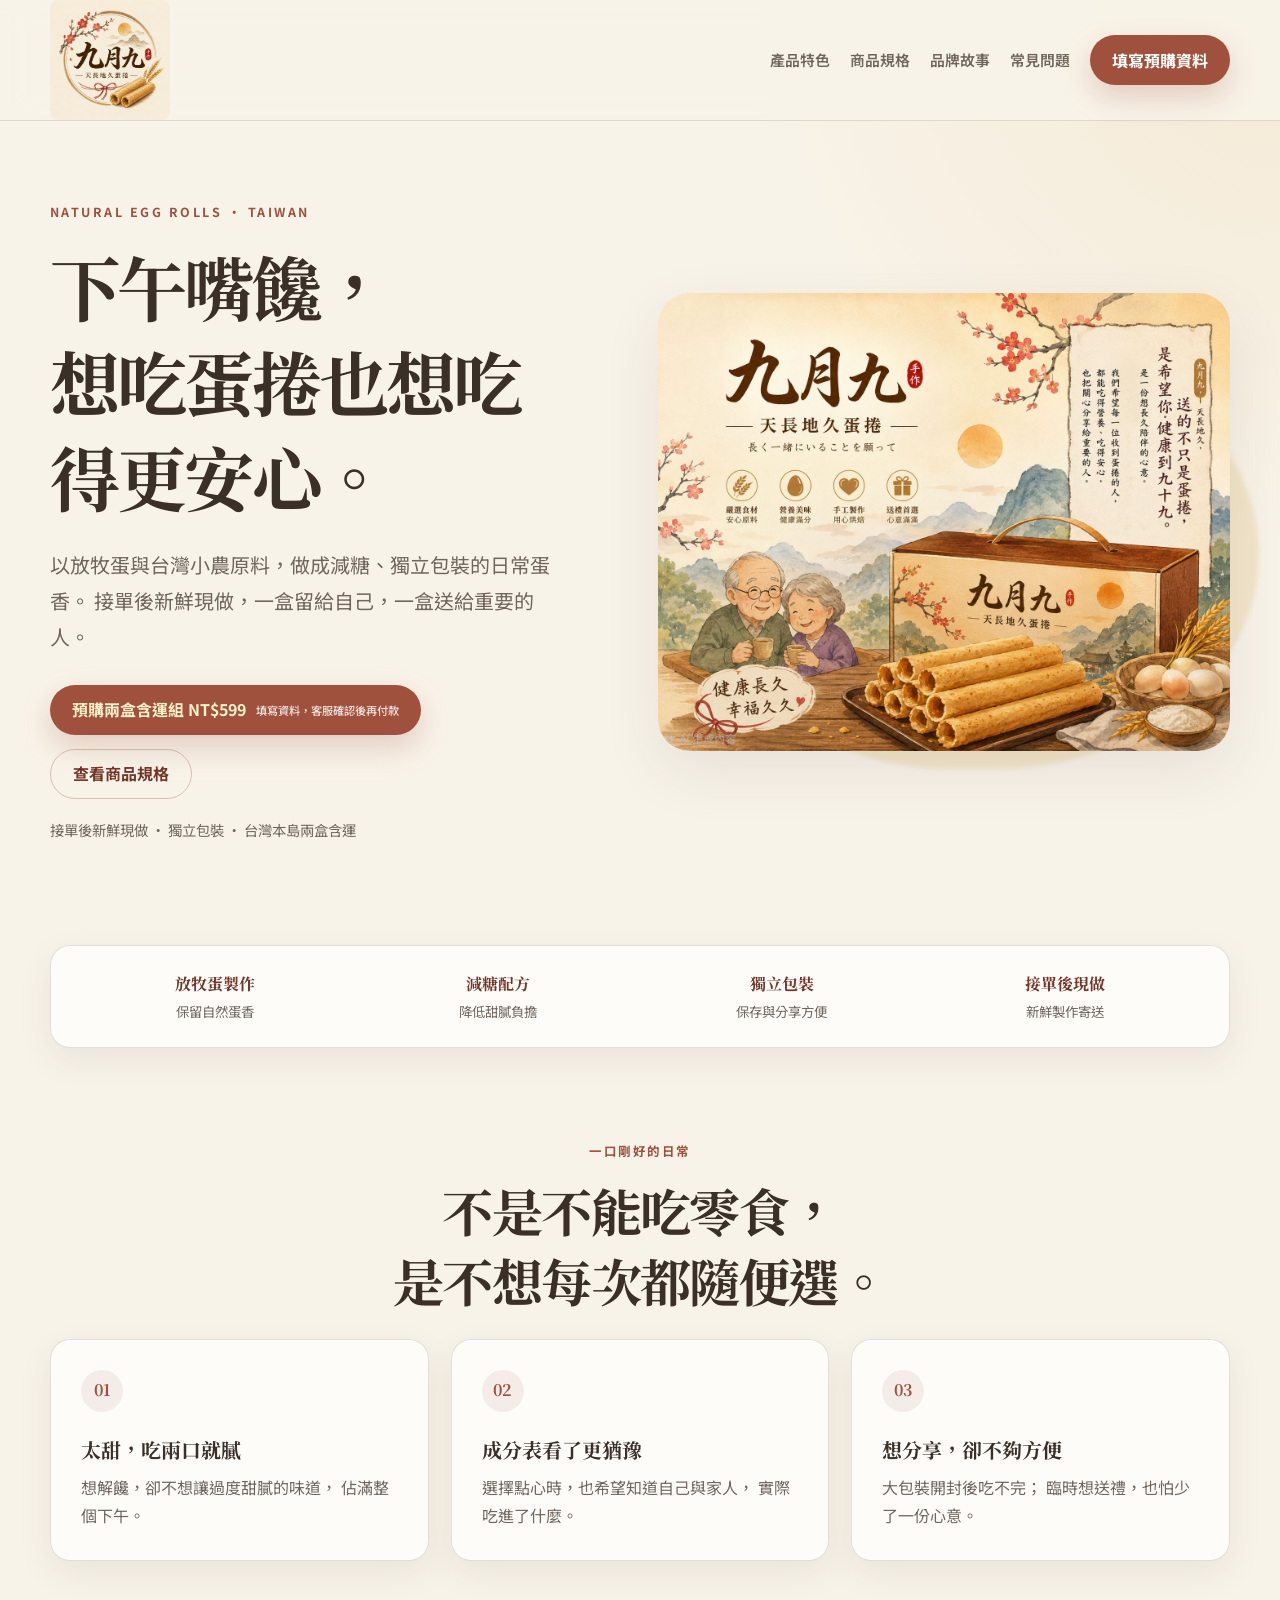
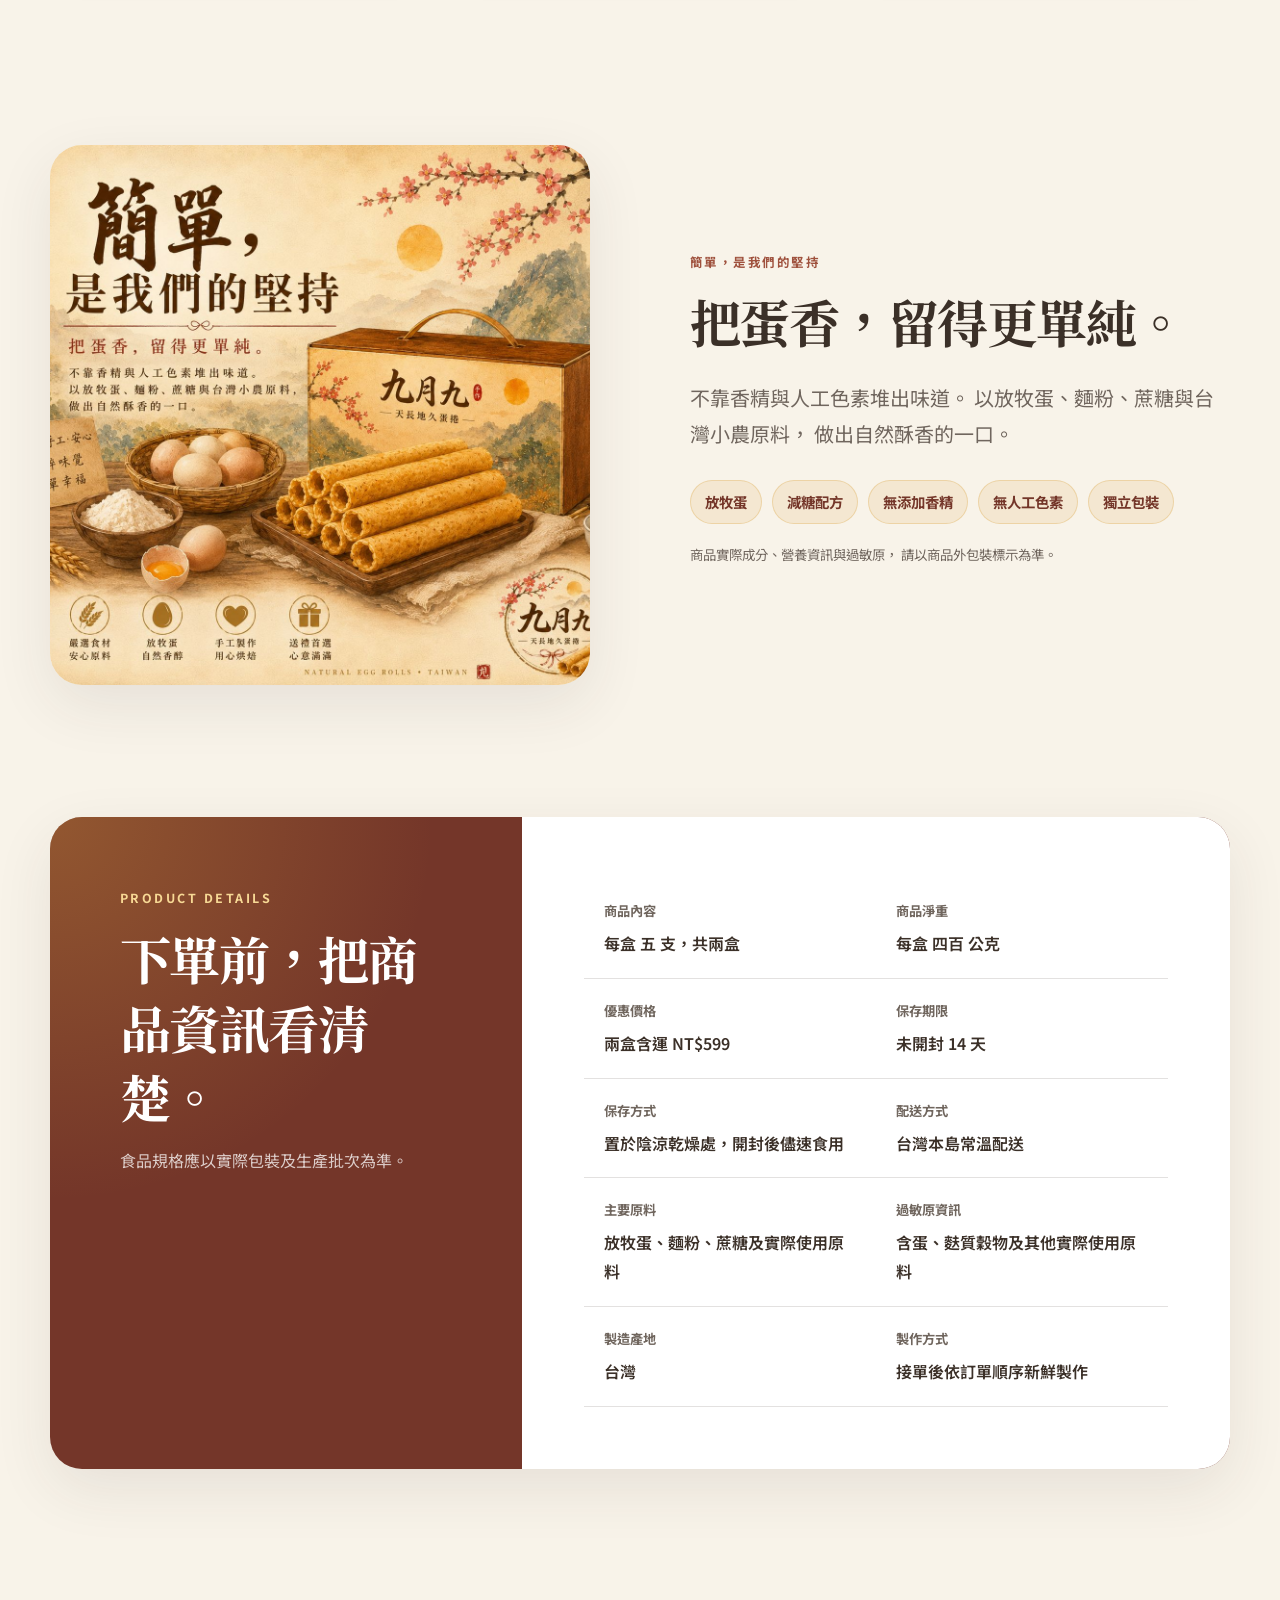
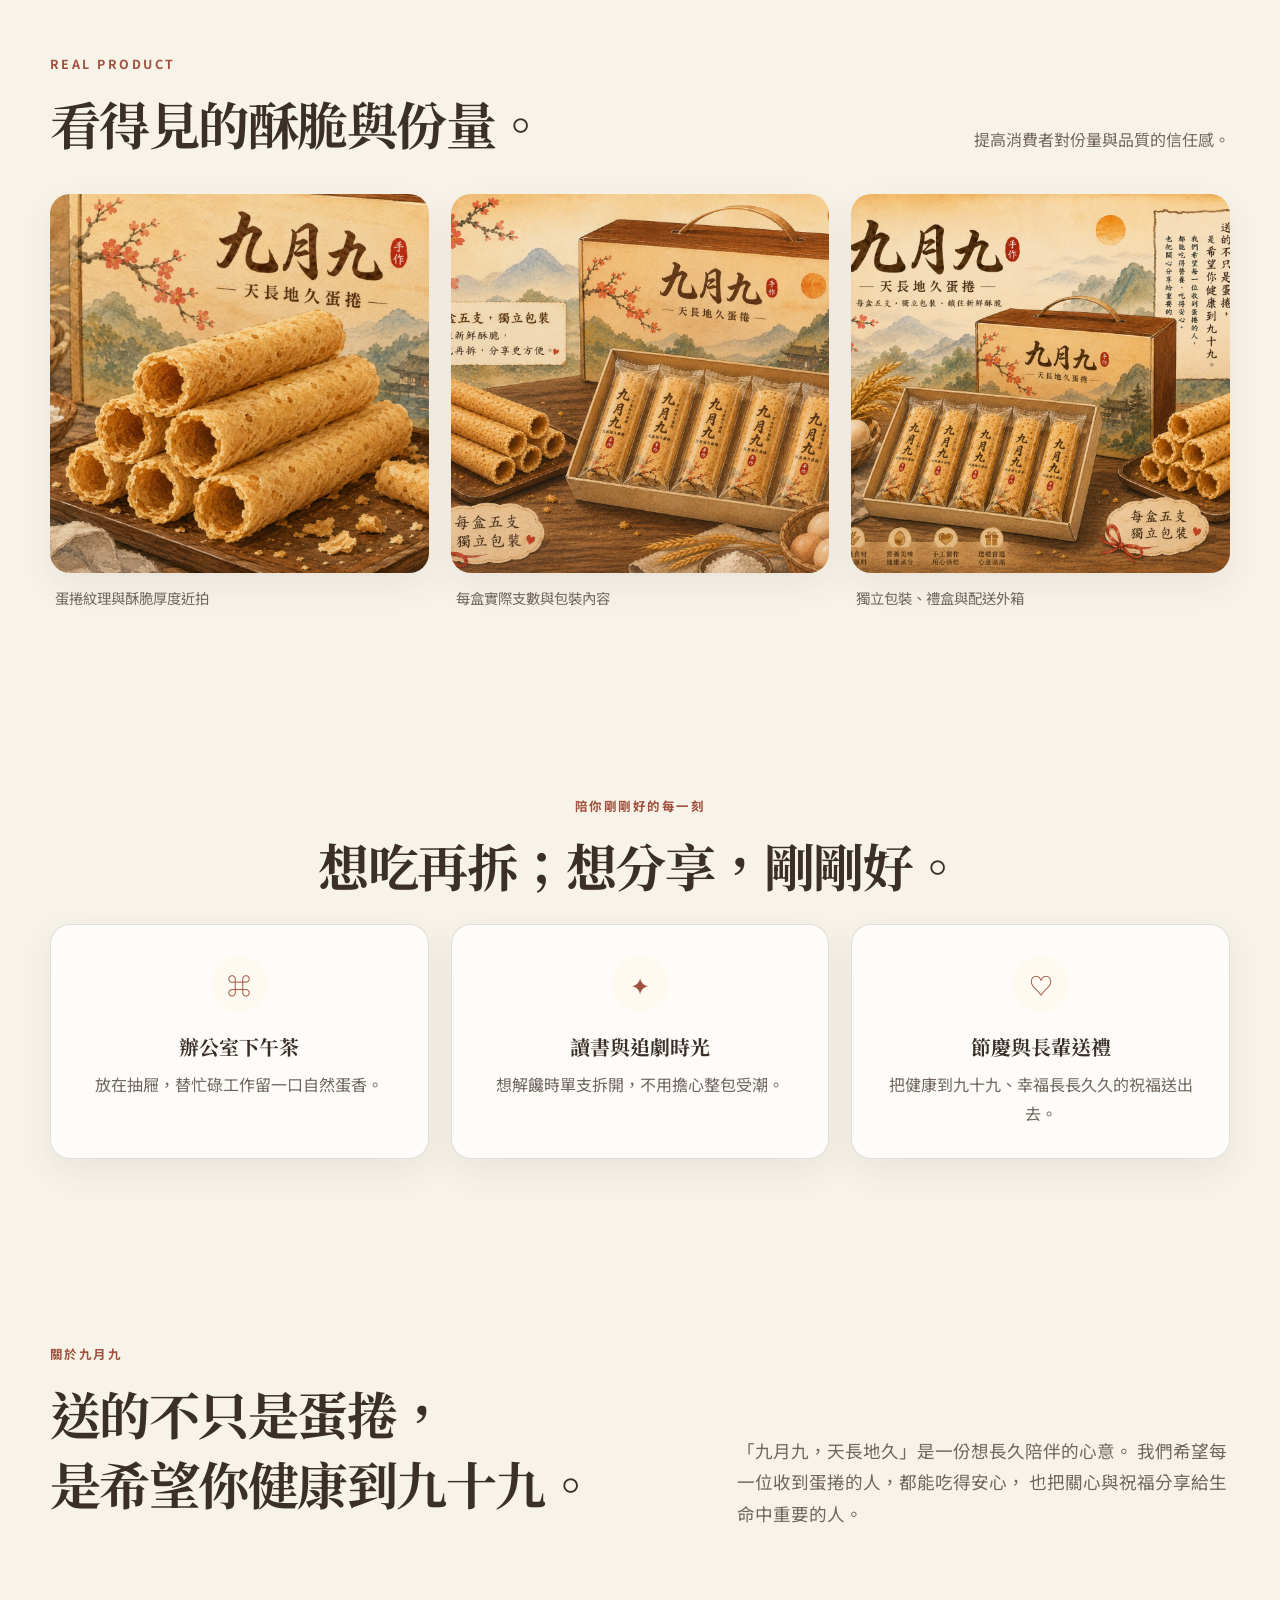
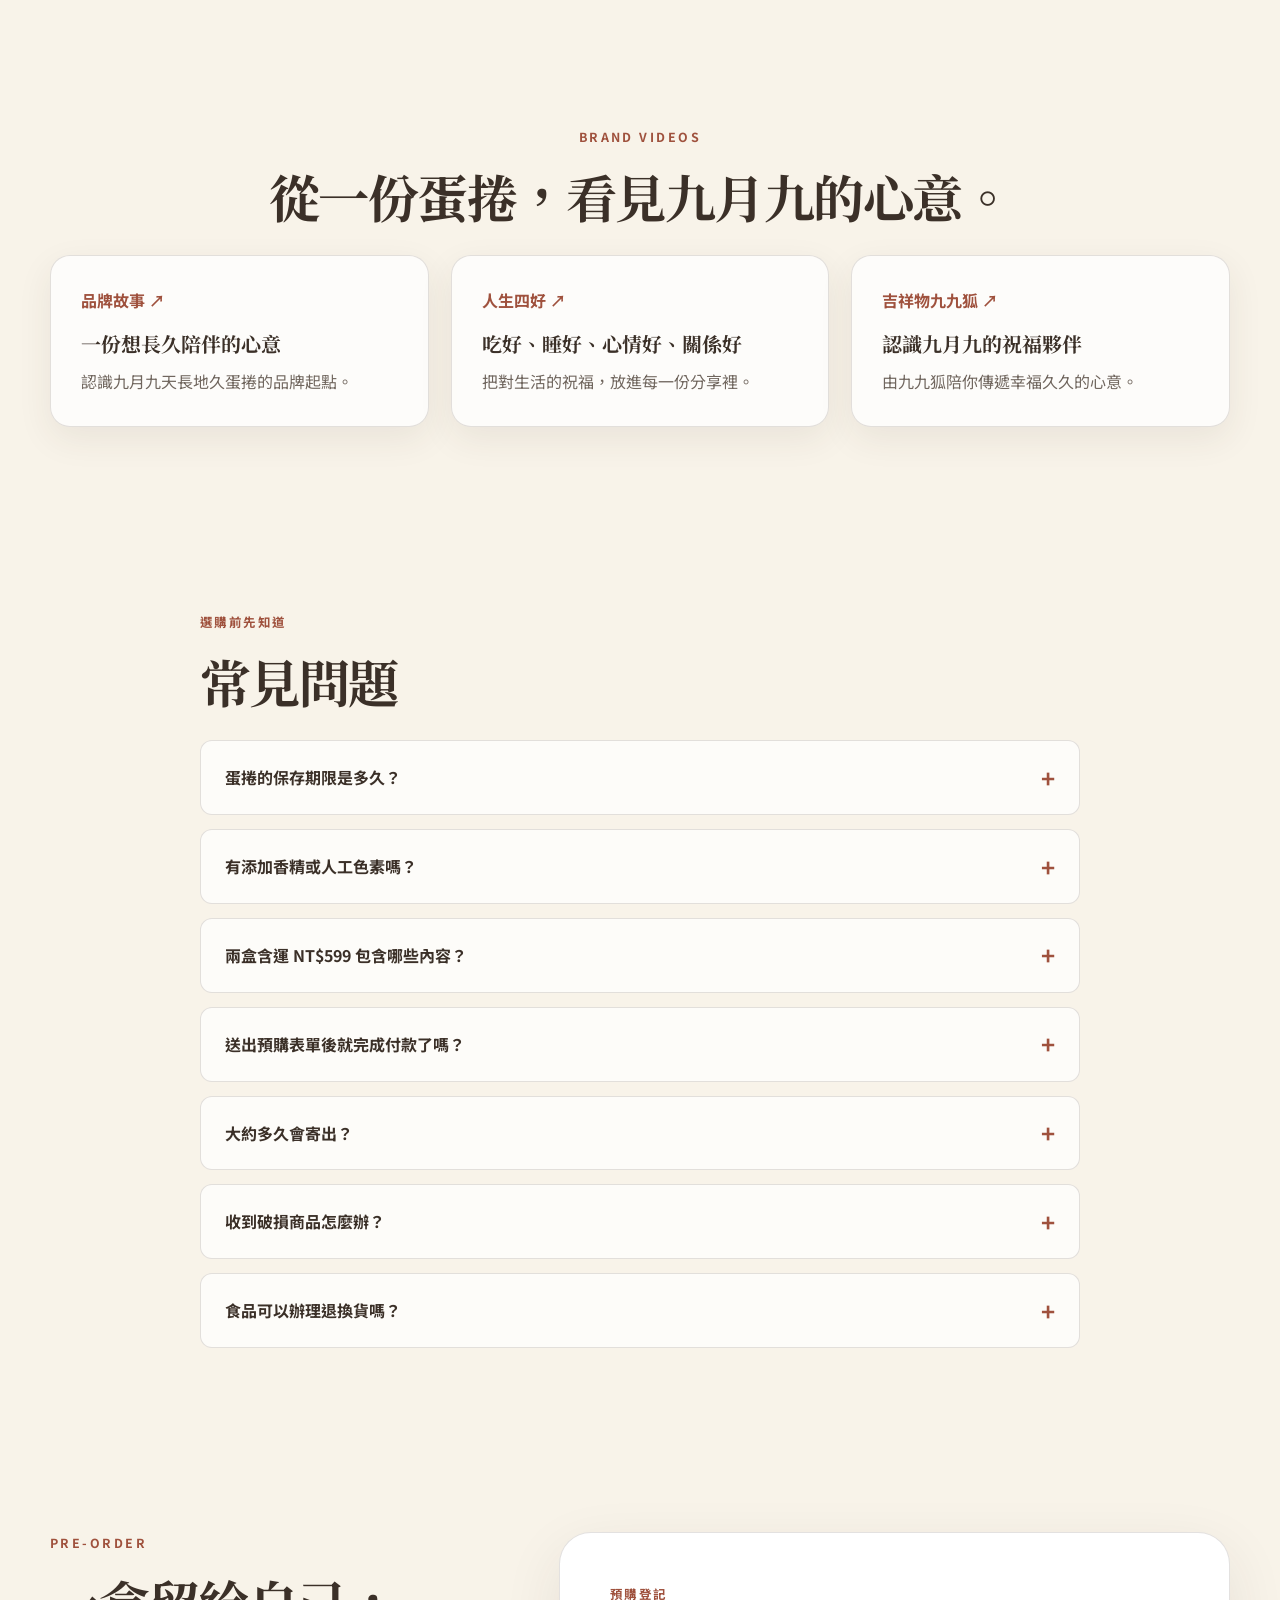
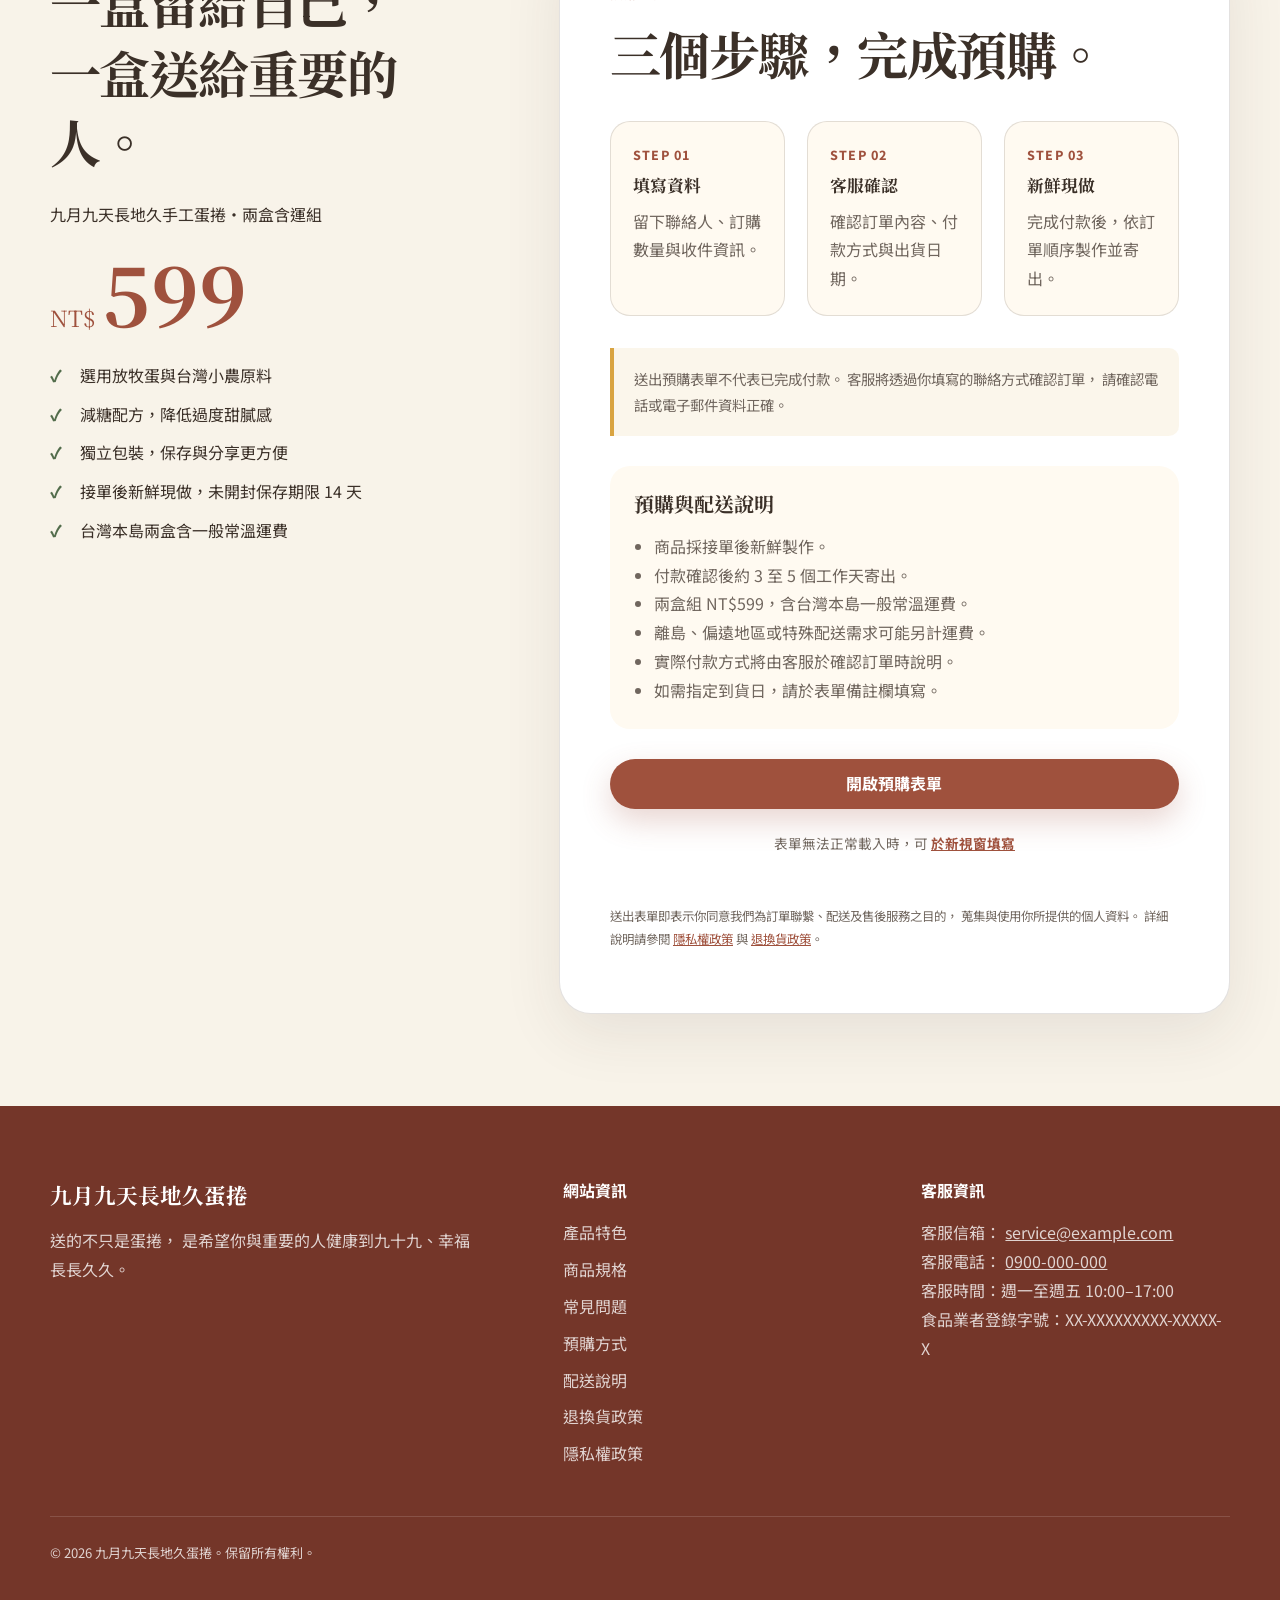
==== commit 0d80935a: "Add files via upload" ====
--- a/index.html
+++ b/index.html
@@ -1,64 +1,141 @@
-
-<html lang="zh-Hant">
+<html lang="zh-Hant-TW">
 <head>
   <meta charset="utf-8">
-  <meta name="viewport" content="width=device-width, initial-scale=1">
-  
-  <title>九月九天長地久蛋捲｜台灣放牧蛋手工蛋捲・健康伴手禮推薦</title>
-  <meta name="description" content="九月九天長地久蛋捲，嚴選放牧蛋與台灣小農原料，減糖獨立包裝。兩盒含運 NT$599。適合重陽節、中秋節送禮與長輩伴手禮，傳遞健康到九十九的真心祝福。">
-  <meta name="keywords" content="九月九,蛋捲,手工蛋捲,台灣伴手禮,重陽節禮盒,中秋禮盒,健康蛋捲,減糖蛋捲">
-  <link rel="canonical" href="https://hagicatyu-netizen.github.io/99egg-rolls/">
-
+  <meta
+    name="viewport"
+    content="width=device-width, initial-scale=1, viewport-fit=cover"
+  >
+
+  <title>九月九手工蛋捲｜放牧蛋減糖蛋捲・兩盒含運 NT$599</title>
+
+  <meta
+    name="description"
+    content="九月九天長地久手工蛋捲，選用放牧蛋與台灣小農原料，減糖、獨立包裝，接單後新鮮現做。兩盒含運 NT$599，適合送長輩、節慶拜訪與日常分享。"
+  >
+
+  <meta name="robots" content="index, follow, max-image-preview:large">
+
+  <link
+    rel="canonical"
+    href="https://hagicatyu-netizen.github.io/99egg-rolls/"
+  >
+
+  <link
+    rel="icon"
+    href="images/favicon.png"
+    type="image/png"
+  >
+
+  <!-- Open Graph -->
   <meta property="og:type" content="website">
-  <meta property="og:title" content="九月九天長地久蛋捲｜健康到九十九">
-  <meta property="og:description" content="放牧蛋減糖蛋捲，兩盒含運 NT$599。一盒留給自己，一盒送給重要的人。">
-  <meta property="og:image" content="https://hagicatyu-netizen.github.io/99egg-rolls/images/hero-egg-rolls.jpg">
-  <meta property="og:url" content="https://hagicatyu-netizen.github.io/99egg-rolls/">
-
+  <meta property="og:site_name" content="九月九天長地久蛋捲">
+  <meta property="og:locale" content="zh_TW">
+  <meta
+    property="og:title"
+    content="九月九天長地久蛋捲｜健康到九十九"
+  >
+  <meta
+    property="og:description"
+    content="放牧蛋減糖手工蛋捲，兩盒含運 NT$599。一盒留給自己，一盒送給重要的人。"
+  >
+  <meta
+    property="og:image"
+    content="https://hagicatyu-netizen.github.io/99egg-rolls/images/og-egg-rolls.jpg"
+  >
+  <meta property="og:image:width" content="1200">
+  <meta property="og:image:height" content="630">
+  <meta
+    property="og:image:alt"
+    content="九月九天長地久蛋捲兩盒含運組"
+  >
+  <meta
+    property="og:url"
+    content="https://hagicatyu-netizen.github.io/99egg-rolls/"
+  >
+
+  <!-- X / Twitter -->
+  <meta name="twitter:card" content="summary_large_image">
+  <meta
+    name="twitter:title"
+    content="九月九天長地久蛋捲｜健康到九十九"
+  >
+  <meta
+    name="twitter:description"
+    content="放牧蛋減糖手工蛋捲，兩盒含運 NT$599。"
+  >
+  <meta
+    name="twitter:image"
+    content="https://hagicatyu-netizen.github.io/99egg-rolls/images/og-egg-rolls.jpg"
+  >
+
+  <!-- Fonts -->
   <link rel="preconnect" href="https://fonts.googleapis.com">
-  <link rel="preconnect" href="https://fonts.gstatic.com" crossorigin>
-  <link href="https://fonts.googleapis.com/css2?family=Noto+Sans+TC:wght@400;500;700&family=Noto+Serif+TC:wght@600;700;900&display=swap" rel="stylesheet">
-  <link rel="stylesheet" href="styles.css">
-
-  <style>
-    .nav-two-rows {
-      display: flex;
-      flex-direction: column;
-      gap: 8px;
-      align-items: flex-end;
-    }
-    .nav-row {
-      display: flex;
-      align-items: center;
-      gap: 16px;
-    }
-  </style>
-
+  <link
+    rel="preconnect"
+    href="https://fonts.gstatic.com"
+    crossorigin
+  >
+  <link
+    href="https://fonts.googleapis.com/css2?family=Noto+Sans+TC:wght@400;500;600;700&family=Noto+Serif+TC:wght@600;700;900&display=swap"
+    rel="stylesheet"
+  >
+
+  <!-- GA4：請替換成實際 Measurement ID -->
+  <script
+    async
+    src="https://www.googletagmanager.com/gtag/js?id=G-XXXXXXXXXX"
+  ></script>
+
+  <script>
+    window.dataLayer = window.dataLayer || [];
+
+    function gtag() {
+      dataLayer.push(arguments);
+    }
+
+    gtag("js", new Date());
+    gtag("config", "G-XXXXXXXXXX", {
+      anonymize_ip: true
+    });
+  </script>
+
+  <!-- Product structured data -->
   <script type="application/ld+json">
   {
-    "@context": "https://schema.org/",
+    "@context": "https://schema.org",
     "@type": "Product",
-    "name": "九月九天長地久蛋捲 兩盒含運組",
+    "@id": "https://hagicatyu-netizen.github.io/99egg-rolls/#product",
+    "name": "九月九天長地久蛋捲兩盒含運組",
+    "url": "https://hagicatyu-netizen.github.io/99egg-rolls/",
     "image": [
-      "https://hagicatyu-netizen.github.io/99egg-rolls/images/hero-egg-rolls.jpg"
+      "https://hagicatyu-netizen.github.io/99egg-rolls/images/hero-egg-rolls.jpg",
+      "https://hagicatyu-netizen.github.io/99egg-rolls/images/product-closeup.jpg",
+      "https://hagicatyu-netizen.github.io/99egg-rolls/images/product-package.jpg"
     ],
-    "description": "以放牧蛋與台灣小農原料，做成減糖、獨立包裝的日常蛋香。",
+    "description": "選用放牧蛋與台灣小農原料製作的減糖手工蛋捲，採獨立包裝與接單後新鮮現做。",
+    "sku": "99-EGGROLL-2BOX",
+    "category": "手工蛋捲",
     "brand": {
       "@type": "Brand",
       "name": "九月九"
     },
     "offers": {
       "@type": "Offer",
+      "url": "https://hagicatyu-netizen.github.io/99egg-rolls/#order",
       "priceCurrency": "TWD",
-      "price": "599",
+      "price": 599,
       "priceValidUntil": "2026-12-31",
+      "availability": "https://schema.org/PreOrder",
       "itemCondition": "https://schema.org/NewCondition",
-      "availability": "https://schema.org/InStock",
-      "url": "https://hagicatyu-netizen.github.io/99egg-rolls/#order"
+      "seller": {
+        "@type": "Organization",
+        "name": "九月九天長地久蛋捲"
+      }
     }
   }
   </script>
 
+  <!-- FAQ structured data -->
   <script type="application/ld+json">
   {
     "@context": "https://schema.org",
@@ -69,7 +146,7 @@
         "name": "蛋捲的保存期限是多久？",
         "acceptedAnswer": {
           "@type": "Answer",
-          "text": "保存期限為 14 天。為確保最佳口感與新鮮度，我們採取「接單後現做」方式，請依外包裝標示方式保存，並於期限內享用完畢。"
+          "text": "未開封保存期限為 14 天。我們採接單後新鮮現做，請依商品外包裝標示方式保存，並於期限內食用完畢。"
         }
       },
       {
@@ -77,15 +154,15 @@
         "name": "有添加香精或人工色素嗎？",
         "acceptedAnswer": {
           "@type": "Answer",
-          "text": "依目前產品資訊，無添加香精與人工色素；最終請以商品外包裝成分標示為準。"
+          "text": "依目前產品資訊，無添加香精與人工色素，實際成分請以商品外包裝標示為準。"
         }
       },
       {
         "@type": "Question",
-        "name": "適合送禮嗎？",
+        "name": "兩盒含運 NT$599 包含哪些內容？",
         "acceptedAnswer": {
           "@type": "Answer",
-          "text": "兩盒組適合一盒自留、一盒送禮；也適用於節慶拜訪與辦公室分享。"
+          "text": "方案包含九月九手工蛋捲兩盒及台灣本島一般常溫配送費用。實際每盒支數與重量請參考網站商品規格。"
         }
       },
       {
@@ -93,159 +170,1994 @@
         "name": "收到破損商品怎麼辦？",
         "acceptedAnswer": {
           "@type": "Answer",
-          "text": "如有明顯運送破損，請於收貨後 24 小時內拍照聯繫客服協助處理。"
+          "text": "如有明顯運送破損，請保留商品與外箱，並於收貨後 24 小時內拍照聯繫客服協助處理。"
         }
       }
     ]
   }
   </script>
+
+  <style>
+    :root {
+      --color-bg: #f8f3e9;
+      --color-bg-soft: #fffaf1;
+      --color-surface: #ffffff;
+      --color-text: #3b3028;
+      --color-text-soft: #70665e;
+      --color-primary: #9f513d;
+      --color-primary-dark: #743629;
+      --color-accent: #d9a441;
+      --color-border: rgba(59, 48, 40, 0.14);
+      --color-success: #526c4b;
+      --shadow-soft: 0 20px 60px rgba(59, 48, 40, 0.09);
+      --shadow-card: 0 12px 35px rgba(59, 48, 40, 0.08);
+      --radius-large: 32px;
+      --radius-medium: 20px;
+      --radius-small: 12px;
+      --container: 1180px;
+      --font-serif: "Noto Serif TC", serif;
+      --font-sans: "Noto Sans TC", sans-serif;
+    }
+
+    *,
+    *::before,
+    *::after {
+      box-sizing: border-box;
+    }
+
+    html {
+      scroll-behavior: smooth;
+      scroll-padding-top: 90px;
+    }
+
+    body {
+      margin: 0;
+      color: var(--color-text);
+      background:
+        radial-gradient(
+          circle at top right,
+          rgba(217, 164, 65, 0.12),
+          transparent 34rem
+        ),
+        var(--color-bg);
+      font-family: var(--font-sans);
+      font-size: 16px;
+      line-height: 1.8;
+      text-rendering: optimizeLegibility;
+      -webkit-font-smoothing: antialiased;
+    }
+
+    img {
+      display: block;
+      max-width: 100%;
+      height: auto;
+    }
+
+    iframe {
+      display: block;
+      width: 100%;
+      border: 0;
+    }
+
+    a {
+      color: inherit;
+    }
+
+    button,
+    input,
+    textarea,
+    select {
+      font: inherit;
+    }
+
+    button,
+    summary,
+    a {
+      -webkit-tap-highlight-color: transparent;
+    }
+
+    a:focus-visible,
+    button:focus-visible,
+    summary:focus-visible {
+      outline: 3px solid var(--color-accent);
+      outline-offset: 4px;
+    }
+
+    .skip-link {
+      position: fixed;
+      top: 12px;
+      left: -9999px;
+      z-index: 9999;
+      padding: 10px 18px;
+      color: #fff;
+      background: var(--color-primary-dark);
+      border-radius: 8px;
+      text-decoration: none;
+    }
+
+    .skip-link:focus {
+      left: 12px;
+    }
+
+    .section {
+      width: min(calc(100% - 40px), var(--container));
+      margin-inline: auto;
+      padding-block: 92px;
+    }
+
+    .eyebrow {
+      margin: 0 0 14px;
+      color: var(--color-primary);
+      font-size: 0.78rem;
+      font-weight: 700;
+      letter-spacing: 0.2em;
+      text-transform: uppercase;
+    }
+
+    h1,
+    h2,
+    h3 {
+      margin-top: 0;
+      font-family: var(--font-serif);
+      line-height: 1.35;
+    }
+
+    h1 {
+      margin-bottom: 24px;
+      font-size: clamp(2.5rem, 5.5vw, 5rem);
+      letter-spacing: -0.04em;
+    }
+
+    h2 {
+      margin-bottom: 24px;
+      font-size: clamp(2rem, 4vw, 3.5rem);
+      letter-spacing: -0.03em;
+    }
+
+    h3 {
+      margin-bottom: 10px;
+      font-size: 1.25rem;
+    }
+
+    p {
+      margin-top: 0;
+    }
+
+    .lead {
+      color: var(--color-text-soft);
+      font-size: clamp(1.05rem, 2vw, 1.25rem);
+    }
+
+    .fineprint {
+      color: var(--color-text-soft);
+      font-size: 0.84rem;
+    }
+
+    .button,
+    .button-nav,
+    .button-sticky,
+    .secondary-button,
+    .load-form-button {
+      display: inline-flex;
+      align-items: center;
+      justify-content: center;
+      gap: 10px;
+      min-height: 50px;
+      padding: 13px 22px;
+      border: 0;
+      border-radius: 999px;
+      font-weight: 700;
+      line-height: 1.3;
+      text-decoration: none;
+      cursor: pointer;
+      transition:
+        transform 0.2s ease,
+        box-shadow 0.2s ease,
+        background-color 0.2s ease;
+    }
+
+    .button,
+    .button-nav,
+    .button-sticky,
+    .load-form-button {
+      color: #fff;
+      background: var(--color-primary);
+      box-shadow: 0 12px 30px rgba(159, 81, 61, 0.24);
+    }
+
+    .button:hover,
+    .button-nav:hover,
+    .button-sticky:hover,
+    .load-form-button:hover {
+      background: var(--color-primary-dark);
+      transform: translateY(-2px);
+    }
+
+    .button span,
+    .button-sticky span {
+      color: #fff1c9;
+    }
+
+    .button small {
+      display: block;
+      font-size: 0.7rem;
+      font-weight: 500;
+      opacity: 0.84;
+    }
+
+    .secondary-button {
+      color: var(--color-primary-dark);
+      background: transparent;
+      border: 1px solid rgba(159, 81, 61, 0.32);
+    }
+
+    .secondary-button:hover {
+      background: rgba(159, 81, 61, 0.06);
+      transform: translateY(-2px);
+    }
+
+    /* Header */
+    .site-header {
+      position: sticky;
+      top: 0;
+      z-index: 1000;
+      background: rgba(248, 243, 233, 0.92);
+      border-bottom: 1px solid var(--color-border);
+      backdrop-filter: blur(14px);
+    }
+
+    .nav {
+      display: flex;
+      align-items: center;
+      justify-content: space-between;
+      width: min(calc(100% - 40px), var(--container));
+      min-height: 76px;
+      margin-inline: auto;
+      gap: 24px;
+    }
+
+    .brand {
+      display: inline-flex;
+      align-items: center;
+      flex-shrink: 0;
+      text-decoration: none;
+    }
+
+    .brand img {
+      width: 120px;
+      height: auto;
+      border-radius: 8px;
+    }
+
+    .desktop-nav {
+      display: flex;
+      align-items: center;
+      gap: 20px;
+    }
+
+    .desktop-nav a:not(.button-nav) {
+      color: var(--color-text-soft);
+      font-size: 0.93rem;
+      font-weight: 600;
+      text-decoration: none;
+    }
+
+    .desktop-nav a:not(.button-nav):hover {
+      color: var(--color-primary);
+    }
+
+    .mobile-nav-button {
+      display: none;
+    }
+
+    /* Hero */
+    .hero {
+      display: grid;
+      grid-template-columns: minmax(0, 0.95fr) minmax(0, 1.05fr);
+      align-items: center;
+      min-height: calc(100svh - 76px);
+      gap: clamp(40px, 7vw, 90px);
+      padding-top: 70px;
+    }
+
+    .hero-copy {
+      position: relative;
+      z-index: 1;
+    }
+
+    .hero .lead {
+      max-width: 640px;
+      margin-bottom: 30px;
+    }
+
+    .hero-actions {
+      display: flex;
+      flex-wrap: wrap;
+      align-items: center;
+      gap: 14px;
+    }
+
+    .subnote {
+      margin: 18px 0 0;
+      color: var(--color-text-soft);
+      font-size: 0.9rem;
+    }
+
+    .hero-art {
+      position: relative;
+    }
+
+    .hero-art::before {
+      content: "";
+      position: absolute;
+      inset: 8% -5% -4% 10%;
+      z-index: -1;
+      background: rgba(217, 164, 65, 0.18);
+      border-radius: 44% 56% 53% 47%;
+      filter: blur(2px);
+    }
+
+    .hero-art img {
+      width: 100%;
+      aspect-ratio: 5 / 4;
+      object-fit: cover;
+      border-radius: var(--radius-large);
+      box-shadow: var(--shadow-soft);
+    }
+
+    /* Trust strip */
+    .trust-strip {
+      width: min(calc(100% - 40px), var(--container));
+      margin: 0 auto;
+      padding: 24px 30px;
+      background: rgba(255, 255, 255, 0.72);
+      border: 1px solid var(--color-border);
+      border-radius: var(--radius-medium);
+      box-shadow: var(--shadow-card);
+    }
+
+    .trust-list {
+      display: grid;
+      grid-template-columns: repeat(4, 1fr);
+      margin: 0;
+      padding: 0;
+      list-style: none;
+      gap: 16px;
+    }
+
+    .trust-list li {
+      text-align: center;
+    }
+
+    .trust-list strong {
+      display: block;
+      color: var(--color-primary-dark);
+      font-family: var(--font-serif);
+      font-size: 1rem;
+    }
+
+    .trust-list span {
+      color: var(--color-text-soft);
+      font-size: 0.84rem;
+    }
+
+    /* Pain */
+    .pain {
+      text-align: center;
+    }
+
+    .pain h2 {
+      max-width: 760px;
+      margin-inline: auto;
+    }
+
+    .pain-grid,
+    .moment-grid,
+    .gallery-grid,
+    .order-steps {
+      display: grid;
+      grid-template-columns: repeat(3, 1fr);
+      gap: 22px;
+    }
+
+    .pain-grid article,
+    .moment-grid article,
+    .order-steps article {
+      padding: 30px;
+      text-align: left;
+      background: rgba(255, 255, 255, 0.74);
+      border: 1px solid var(--color-border);
+      border-radius: var(--radius-medium);
+      box-shadow: var(--shadow-card);
+    }
+
+    .pain-grid article > span {
+      display: inline-flex;
+      align-items: center;
+      justify-content: center;
+      width: 42px;
+      height: 42px;
+      margin-bottom: 24px;
+      color: var(--color-primary);
+      background: rgba(159, 81, 61, 0.09);
+      border-radius: 50%;
+      font-family: var(--font-serif);
+      font-weight: 700;
+    }
+
+    .pain-grid p,
+    .moment-grid p,
+    .order-steps p {
+      margin-bottom: 0;
+      color: var(--color-text-soft);
+    }
+
+    /* Solution */
+    .solution {
+      display: grid;
+      grid-template-columns: minmax(0, 1fr) minmax(0, 1fr);
+      align-items: center;
+      gap: clamp(42px, 8vw, 100px);
+    }
+
+    .solution-art img {
+      width: 100%;
+      aspect-ratio: 1;
+      object-fit: cover;
+      border-radius: var(--radius-large);
+      box-shadow: var(--shadow-soft);
+    }
+
+    .tags {
+      display: flex;
+      flex-wrap: wrap;
+      gap: 10px;
+      margin: 28px 0 18px;
+    }
+
+    .tags span {
+      padding: 8px 14px;
+      color: var(--color-primary-dark);
+      background: rgba(217, 164, 65, 0.14);
+      border: 1px solid rgba(217, 164, 65, 0.3);
+      border-radius: 999px;
+      font-size: 0.9rem;
+      font-weight: 700;
+    }
+
+    /* Product specifications */
+    .spec-section {
+      padding-top: 40px;
+    }
+
+    .spec-card {
+      display: grid;
+      grid-template-columns: 0.8fr 1.2fr;
+      overflow: hidden;
+      background: var(--color-primary-dark);
+      border-radius: var(--radius-large);
+      box-shadow: var(--shadow-soft);
+    }
+
+    .spec-intro {
+      padding: clamp(35px, 6vw, 70px);
+      color: #fff;
+      background:
+        radial-gradient(
+          circle at top left,
+          rgba(217, 164, 65, 0.3),
+          transparent 24rem
+        );
+    }
+
+    .spec-intro .eyebrow {
+      color: #f7d995;
+    }
+
+    .spec-intro h2 {
+      margin-bottom: 15px;
+    }
+
+    .spec-intro p {
+      color: rgba(255, 255, 255, 0.75);
+    }
+
+    .spec-list {
+      display: grid;
+      grid-template-columns: repeat(2, 1fr);
+      margin: 0;
+      padding: clamp(30px, 5vw, 62px);
+      background: var(--color-surface);
+      gap: 0;
+    }
+
+    .spec-list div {
+      padding: 20px;
+      border-bottom: 1px solid var(--color-border);
+    }
+
+    .spec-list dt {
+      margin-bottom: 6px;
+      color: var(--color-text-soft);
+      font-size: 0.83rem;
+      font-weight: 700;
+    }
+
+    .spec-list dd {
+      margin: 0;
+      color: var(--color-text);
+      font-weight: 600;
+    }
+
+    /* Gallery */
+    .gallery-heading {
+      display: flex;
+      align-items: end;
+      justify-content: space-between;
+      gap: 30px;
+      margin-bottom: 36px;
+    }
+
+    .gallery-heading h2 {
+      margin-bottom: 0;
+    }
+
+    .gallery-heading p:last-child {
+      max-width: 420px;
+      margin-bottom: 4px;
+      color: var(--color-text-soft);
+    }
+
+    .gallery-grid figure {
+      margin: 0;
+    }
+
+    .gallery-grid img {
+      width: 100%;
+      aspect-ratio: 1;
+      object-fit: cover;
+      border-radius: var(--radius-medium);
+      box-shadow: var(--shadow-card);
+    }
+
+    .gallery-grid figcaption {
+      padding: 12px 5px 0;
+      color: var(--color-text-soft);
+      font-size: 0.9rem;
+    }
+
+    /* Moments */
+    .moments {
+      text-align: center;
+    }
+
+    .moments h2 {
+      max-width: 760px;
+      margin-inline: auto;
+    }
+
+    .moment-grid article {
+      text-align: center;
+    }
+
+    .moment-icon {
+      display: inline-flex;
+      align-items: center;
+      justify-content: center;
+      width: 58px;
+      height: 58px;
+      margin-bottom: 20px;
+      color: var(--color-primary);
+      background: var(--color-bg-soft);
+      border-radius: 50%;
+      font-size: 1.5rem;
+    }
+
+    /* Story */
+    .story {
+      display: grid;
+      grid-template-columns: 1fr 0.8fr;
+      align-items: end;
+      gap: 70px;
+    }
+
+    .story > p {
+      margin-bottom: 12px;
+      color: var(--color-text-soft);
+      font-size: 1.1rem;
+    }
+
+    /* Videos */
+    .video-section {
+      text-align: center;
+    }
+
+    .video-section h2 {
+      max-width: 760px;
+      margin-inline: auto;
+    }
+
+    .video-links {
+      display: grid;
+      grid-template-columns: repeat(3, 1fr);
+      gap: 22px;
+    }
+
+    .video-card {
+      display: block;
+      padding: 30px;
+      text-align: left;
+      background: rgba(255, 255, 255, 0.75);
+      border: 1px solid var(--color-border);
+      border-radius: var(--radius-medium);
+      box-shadow: var(--shadow-card);
+      text-decoration: none;
+      transition:
+        transform 0.2s ease,
+        box-shadow 0.2s ease;
+    }
+
+    .video-card:hover {
+      transform: translateY(-4px);
+      box-shadow: var(--shadow-soft);
+    }
+
+    .video-card span {
+      display: inline-block;
+      margin-bottom: 15px;
+      color: var(--color-primary);
+      font-weight: 700;
+    }
+
+    .video-card h3 {
+      margin-bottom: 10px;
+    }
+
+    .video-card p {
+      margin-bottom: 0;
+      color: var(--color-text-soft);
+    }
+
+    /* FAQ */
+    .faq {
+      max-width: 880px;
+    }
+
+    .faq details {
+      background: rgba(255, 255, 255, 0.74);
+      border: 1px solid var(--color-border);
+      border-radius: var(--radius-small);
+    }
+
+    .faq details + details {
+      margin-top: 14px;
+    }
+
+    .faq summary {
+      position: relative;
+      padding: 22px 58px 22px 24px;
+      font-weight: 700;
+      cursor: pointer;
+      list-style: none;
+    }
+
+    .faq summary::-webkit-details-marker {
+      display: none;
+    }
+
+    .faq summary::after {
+      content: "+";
+      position: absolute;
+      top: 50%;
+      right: 24px;
+      color: var(--color-primary);
+      font-size: 1.5rem;
+      line-height: 1;
+      transform: translateY(-50%);
+    }
+
+    .faq details[open] summary::after {
+      content: "−";
+    }
+
+    .faq details p {
+      margin: 0;
+      padding: 0 24px 24px;
+      color: var(--color-text-soft);
+    }
+
+    /* Order */
+    .order {
+      display: grid;
+      grid-template-columns: minmax(0, 0.78fr) minmax(0, 1.22fr);
+      align-items: start;
+      gap: clamp(35px, 7vw, 80px);
+    }
+
+    .order-copy {
+      position: sticky;
+      top: 110px;
+    }
+
+    .price {
+      display: flex;
+      align-items: baseline;
+      gap: 8px;
+      margin: 24px 0;
+      color: var(--color-primary);
+      font-family: var(--font-serif);
+      font-size: 1.4rem;
+    }
+
+    .price strong {
+      font-size: clamp(3rem, 7vw, 5rem);
+      line-height: 1;
+    }
+
+    .order-benefits {
+      margin: 0;
+      padding: 0;
+      list-style: none;
+    }
+
+    .order-benefits li {
+      position: relative;
+      padding-left: 30px;
+    }
+
+    .order-benefits li + li {
+      margin-top: 10px;
+    }
+
+    .order-benefits li::before {
+      content: "✓";
+      position: absolute;
+      left: 0;
+      color: var(--color-success);
+      font-weight: 900;
+    }
+
+    .order-panel {
+      padding: clamp(26px, 5vw, 50px);
+      background: var(--color-surface);
+      border: 1px solid var(--color-border);
+      border-radius: var(--radius-large);
+      box-shadow: var(--shadow-soft);
+    }
+
+    .order-steps {
+      margin: 32px 0;
+    }
+
+    .order-steps article {
+      padding: 22px;
+      background: var(--color-bg-soft);
+      box-shadow: none;
+    }
+
+    .order-steps span {
+      display: block;
+      margin-bottom: 8px;
+      color: var(--color-primary);
+      font-size: 0.78rem;
+      font-weight: 800;
+      letter-spacing: 0.1em;
+    }
+
+    .order-steps h3 {
+      font-size: 1.05rem;
+    }
+
+    .order-notice {
+      padding: 18px 20px;
+      color: var(--color-text-soft);
+      background: rgba(217, 164, 65, 0.1);
+      border-left: 4px solid var(--color-accent);
+      border-radius: 0 10px 10px 0;
+      font-size: 0.9rem;
+    }
+
+    .shipping-info {
+      margin: 30px 0;
+      padding: 24px;
+      background: var(--color-bg-soft);
+      border-radius: var(--radius-medium);
+    }
+
+    .shipping-info h3 {
+      margin-bottom: 15px;
+    }
+
+    .shipping-info ul {
+      margin: 0;
+      padding-left: 20px;
+      color: var(--color-text-soft);
+    }
+
+    .form-actions {
+      display: flex;
+      flex-wrap: wrap;
+      gap: 12px;
+      margin-top: 24px;
+    }
+
+    .load-form-button {
+      width: 100%;
+    }
+
+    .form-fallback {
+      width: 100%;
+      margin: 10px 0 0;
+      text-align: center;
+      color: var(--color-text-soft);
+      font-size: 0.85rem;
+    }
+
+    .form-fallback a {
+      color: var(--color-primary);
+      font-weight: 700;
+    }
+
+    #order-form-slot {
+      margin-top: 26px;
+      overflow: hidden;
+      border-radius: var(--radius-medium);
+    }
+
+    .form-loading {
+      padding: 40px 20px;
+      text-align: center;
+      color: var(--color-text-soft);
+      background: var(--color-bg-soft);
+      border-radius: var(--radius-medium);
+    }
+
+    .privacy-note {
+      margin-top: 24px;
+      color: var(--color-text-soft);
+      font-size: 0.78rem;
+    }
+
+    .privacy-note a {
+      color: var(--color-primary);
+    }
+
+    /* Footer */
+    .site-footer {
+      padding: 70px 20px 110px;
+      color: rgba(255, 255, 255, 0.78);
+      background: var(--color-primary-dark);
+    }
+
+    .footer-inner {
+      display: grid;
+      grid-template-columns: 1.2fr 0.8fr 0.8fr;
+      width: min(100%, var(--container));
+      margin-inline: auto;
+      gap: 50px;
+    }
+
+    .footer-brand strong {
+      display: block;
+      margin-bottom: 12px;
+      color: #fff;
+      font-family: var(--font-serif);
+      font-size: 1.35rem;
+    }
+
+    .footer-brand p {
+      max-width: 420px;
+    }
+
+    .footer-title {
+      margin-bottom: 14px;
+      color: #fff;
+      font-weight: 700;
+    }
+
+    .footer-links {
+      display: flex;
+      flex-direction: column;
+      align-items: flex-start;
+      gap: 8px;
+    }
+
+    .footer-links a {
+      text-decoration: none;
+    }
+
+    .footer-links a:hover {
+      color: #fff;
+    }
+
+    address {
+      font-style: normal;
+    }
+
+    .copyright {
+      width: min(100%, var(--container));
+      margin: 48px auto 0;
+      padding-top: 24px;
+      border-top: 1px solid rgba(255, 255, 255, 0.14);
+      font-size: 0.82rem;
+    }
+
+    /* Mobile sticky CTA */
+    .mobile-sticky-cta {
+      display: none;
+    }
+
+    /* Reduced motion */
+    @media (prefers-reduced-motion: reduce) {
+      html {
+        scroll-behavior: auto;
+      }
+
+      *,
+      *::before,
+      *::after {
+        scroll-behavior: auto !important;
+        transition: none !important;
+        animation: none !important;
+      }
+    }
+
+    /* Tablet */
+    @media (max-width: 980px) {
+      .desktop-nav a:not(.button-nav) {
+        display: none;
+      }
+
+      .hero {
+        grid-template-columns: 1fr;
+        min-height: auto;
+      }
+
+      .hero-copy {
+        order: 2;
+      }
+
+      .hero-art {
+        order: 1;
+      }
+
+      .trust-list {
+        grid-template-columns: repeat(2, 1fr);
+      }
+
+      .solution,
+      .story,
+      .order {
+        grid-template-columns: 1fr;
+      }
+
+      .story {
+        gap: 20px;
+      }
+
+      .spec-card {
+        grid-template-columns: 1fr;
+      }
+
+      .order-copy {
+        position: static;
+      }
+    }
+
+    /* Mobile */
+    @media (max-width: 720px) {
+      html {
+        scroll-padding-top: 72px;
+      }
+
+      body {
+        padding-bottom: 82px;
+      }
+
+      .section {
+        width: min(calc(100% - 28px), var(--container));
+        padding-block: 66px;
+      }
+
+      .nav {
+        width: min(calc(100% - 28px), var(--container));
+        min-height: 68px;
+      }
+
+      .brand img {
+        width: 88px;
+      }
+
+      .desktop-nav {
+        display: none;
+      }
+
+      .mobile-nav-button {
+        display: inline-flex;
+        min-height: 42px;
+        padding: 10px 16px;
+        font-size: 0.88rem;
+      }
+
+      .hero {
+        gap: 34px;
+        padding-top: 30px;
+      }
+
+      .hero h1 {
+        font-size: clamp(2.35rem, 12vw, 3.6rem);
+      }
+
+      .hero-art img {
+        border-radius: 24px;
+      }
+
+      .hero-actions {
+        align-items: stretch;
+        flex-direction: column;
+      }
+
+      .hero-actions a {
+        width: 100%;
+      }
+
+      .trust-strip {
+        width: min(calc(100% - 28px), var(--container));
+        padding: 22px;
+      }
+
+      .trust-list {
+        grid-template-columns: 1fr 1fr;
+        gap: 20px 12px;
+      }
+
+      .pain-grid,
+      .moment-grid,
+      .gallery-grid,
+      .order-steps,
+      .video-links {
+        grid-template-columns: 1fr;
+      }
+
+      .pain-grid article,
+      .moment-grid article {
+        padding: 24px;
+      }
+
+      .solution {
+        gap: 34px;
+      }
+
+      .spec-list {
+        grid-template-columns: 1fr;
+      }
+
+      .spec-list div {
+        padding-inline: 8px;
+      }
+
+      .gallery-heading {
+        align-items: flex-start;
+        flex-direction: column;
+      }
+
+      .gallery-heading p:last-child {
+        margin-bottom: 0;
+      }
+
+      .order-panel {
+        padding: 24px 18px;
+        border-radius: 24px;
+      }
+
+      .form-actions {
+        flex-direction: column;
+      }
+
+      .form-actions a,
+      .form-actions button {
+        width: 100%;
+      }
+
+      .footer-inner {
+        grid-template-columns: 1fr;
+        gap: 36px;
+      }
+
+      .site-footer {
+        padding-bottom: 55px;
+      }
+
+      .mobile-sticky-cta {
+        position: fixed;
+        right: 0;
+        bottom: 0;
+        left: 0;
+        z-index: 1100;
+        display: block;
+        padding:
+          10px
+          max(14px, env(safe-area-inset-right))
+          calc(10px + env(safe-area-inset-bottom))
+          max(14px, env(safe-area-inset-left));
+        background: rgba(248, 243, 233, 0.94);
+        border-top: 1px solid var(--color-border);
+        backdrop-filter: blur(12px);
+      }
+
+      .button-sticky {
+        width: 100%;
+      }
+    }
+  </style>
 </head>
+
 <body>
-
-  <header class="nav">
-    <a class="brand" href="#top" aria-label="九月九天長地久蛋捲首頁">
-      <img src="images/site-logo.jpg" alt="九月九天長地久蛋捲品牌標誌" width="120" height="40">
-    </a>
-    <nav class="nav-links nav-two-rows">
-      <div class="nav-row">
-        <a class="nav-cta" href="https://youtube.com/shorts/-fn7AMiMKU4" target="_blank" rel="noopener">品牌故事 ↗</a>
-        <a class="nav-cta" href="https://www.youtube.com/watch?v=bBZTvwnFmNA" target="_blank" rel="noopener">人生四好 ↗</a>
+  <a class="skip-link" href="#main-content">跳至主要內容</a>
+
+  <header class="site-header">
+    <div class="nav">
+      <a
+        class="brand"
+        href="#top"
+        aria-label="九月九天長地久蛋捲首頁"
+      >
+        <img
+          src="images/site-logo.jpg"
+          alt="九月九天長地久蛋捲"
+          width="120"
+          height="40"
+        >
+      </a>
+
+      <nav class="desktop-nav" aria-label="主要導覽">
+        <a href="#features">產品特色</a>
+        <a href="#specifications">商品規格</a>
+        <a href="#story">品牌故事</a>
+        <a href="#faq">常見問題</a>
+        <a
+          class="button-nav track-order-cta"
+          href="#order"
+          data-cta-location="navigation"
+        >
+          填寫預購資料
+        </a>
+      </nav>
+
+      <a
+        class="button-nav mobile-nav-button track-order-cta"
+        href="#order"
+        data-cta-location="mobile_navigation"
+      >
+        立即預購
+      </a>
+    </div>
+  </header>
+
+  <main id="main-content">
+    <!-- Hero -->
+    <section id="top" class="hero section">
+      <div class="hero-copy">
+        <p class="eyebrow">Natural egg rolls · Taiwan</p>
+
+        <h1>
+          下午嘴饞，<br>
+          想吃蛋捲也想吃得更安心。
+        </h1>
+
+        <p class="lead">
+          以放牧蛋與台灣小農原料，做成減糖、獨立包裝的日常蛋香。
+          接單後新鮮現做，一盒留給自己，一盒送給重要的人。
+        </p>
+
+        <div class="hero-actions">
+          <a
+            class="button track-order-cta"
+            href="#order"
+            data-cta-location="hero"
+          >
+            <span>預購兩盒含運組 NT$599</span>
+            <small>填寫資料，客服確認後再付款</small>
+          </a>
+
+          <a class="secondary-button" href="#specifications">
+            查看商品規格
+          </a>
+        </div>
+
+        <p class="subnote">
+          接單後新鮮現做 · 獨立包裝 · 台灣本島兩盒含運
+        </p>
       </div>
-      <div class="nav-row">
-        <a class="nav-cta" href="https://youtube.com/shorts/WIMnXhA2SMg" target="_blank" rel="noopener">吉祥物九九狐 ↗</a>
-        <a class="button-nav" href="#order">立即預購</a>
-      </div>
-    </nav>
-  </header>
-
-  <main id="top">
-    <section class="hero section">
-      <div class="hero-copy">
-        <p class="eyebrow">NATURAL EGG ROLLS · TAIWAN</p>
-        <h1>下午嘴饞，<br>想吃蛋捲也想吃得更安心。</h1>
-        <p class="lead">以放牧蛋與台灣小農原料，做成減糖、獨立包裝的日常蛋香。</p>
-        <a class="button" href="#order">預購兩盒含運組 <span>NT$599</span></a>
-        <p class="subnote">接單後新鮮現做 · 一盒留給自己，一盒送給重要的人</p>
-      </div>
+
       <div class="hero-art">
-        <img src="images/hero-egg-rolls.jpg" alt="九月九天長地久蛋捲禮盒與蛋捲，搭配健康長久、幸福久久祝福插畫" width="600" height="400">
+        <picture>
+          <source
+            srcset="images/hero-egg-rolls.jpg"
+            type="image/avif"
+          >
+          <source
+            srcset="images/hero-egg-rolls.jp"
+            type="image/webp"
+          >
+          <img
+            src="images/hero-egg-rolls.jpg"
+            alt="九月九手工蛋捲兩盒禮盒與久久祝福插畫"
+            width="1200"
+            height="960"
+            fetchpriority="high"
+            decoding="async"
+          >
+        </picture>
       </div>
     </section>
-    
-    <section class="pain section">
+
+    <!-- Trust highlights -->
+    <aside class="trust-strip" aria-label="商品特色摘要">
+      <ul class="trust-list">
+        <li>
+          <strong>放牧蛋製作</strong>
+          <span>保留自然蛋香</span>
+        </li>
+        <li>
+          <strong>減糖配方</strong>
+          <span>降低甜膩負擔</span>
+        </li>
+        <li>
+          <strong>獨立包裝</strong>
+          <span>保存與分享方便</span>
+        </li>
+        <li>
+          <strong>接單後現做</strong>
+          <span>新鮮製作寄送</span>
+        </li>
+      </ul>
+    </aside>
+
+    <!-- Pain -->
+    <section class="pain section" aria-labelledby="pain-title">
       <p class="eyebrow">一口剛好的日常</p>
-      <h2>不是不能吃零食，<br>是不想每次都隨便選。</h2>
+
+      <h2 id="pain-title">
+        不是不能吃零食，<br>
+        是不想每次都隨便選。
+      </h2>
+
       <div class="pain-grid">
-        <article><span>01</span><h3>太甜，吃兩口就膩</h3><p>想解饞，卻不想讓甜膩感佔滿整個下午。</p></article>
-        <article><span>02</span><h3>成分表看了更猶豫</h3><p>選點心時，也希望知道自己吃進了什麼。</p></article>
-        <article><span>03</span><h3>想分享，卻不夠方便</h3><p>大包裝吃不完；送禮又怕少了些心意。</p></article>
+        <article>
+          <span aria-hidden="true">01</span>
+          <h3>太甜，吃兩口就膩</h3>
+          <p>
+            想解饞，卻不想讓過度甜膩的味道，
+            佔滿整個下午。
+          </p>
+        </article>
+
+        <article>
+          <span aria-hidden="true">02</span>
+          <h3>成分表看了更猶豫</h3>
+          <p>
+            選擇點心時，也希望知道自己與家人，
+            實際吃進了什麼。
+          </p>
+        </article>
+
+        <article>
+          <span aria-hidden="true">03</span>
+          <h3>想分享，卻不夠方便</h3>
+          <p>
+            大包裝開封後吃不完；
+            臨時想送禮，也怕少了一份心意。
+          </p>
+        </article>
       </div>
     </section>
 
-    <section class="solution section">
+    <!-- Solution -->
+    <section
+      id="features"
+      class="solution section"
+      aria-labelledby="feature-title"
+    >
       <div class="solution-art">
-        <img src="images/simple-ingredients.jpg" alt="九月九天長地久蛋捲與放牧蛋、麵粉等天然食材插畫" loading="lazy" width="500" height="500">
+        <picture>
+          <source
+            srcset="images/simple-ingredients.jpg"
+            type="image/avif"
+          >
+          <source
+            srcset="images/simple-ingredients.jpg"
+            type="image/webp"
+          >
+          <img
+            src="images/simple-ingredients.jpg"
+            alt="九月九蛋捲與放牧蛋、麵粉及天然食材插畫"
+            loading="lazy"
+            decoding="async"
+            width="900"
+            height="900"
+          >
+        </picture>
       </div>
+
       <div>
         <p class="eyebrow">簡單，是我們的堅持</p>
-        <h2>把蛋香，留得更單純。</h2>
-        <p class="lead">不靠香精與人工色素堆出味道。以放牧蛋、麵粉、蔗糖與台灣小農原料，做出自然酥香的一口。</p>
-        <div class="tags">
-          <span>放牧蛋</span><span>減糖</span><span>無香精</span><span>無人工色素</span>
+
+        <h2 id="feature-title">把蛋香，留得更單純。</h2>
+
+        <p class="lead">
+          不靠香精與人工色素堆出味道。
+          以放牧蛋、麵粉、蔗糖與台灣小農原料，
+          做出自然酥香的一口。
+        </p>
+
+        <div class="tags" aria-label="產品特色">
+          <span>放牧蛋</span>
+          <span>減糖配方</span>
+          <span>無添加香精</span>
+          <span>無人工色素</span>
+          <span>獨立包裝</span>
         </div>
-        <p class="fineprint">商品成分與營養資訊請以實際包裝標示為準。</p>
+
+        <p class="fineprint">
+          商品實際成分、營養資訊與過敏原，
+          請以商品外包裝標示為準。
+        </p>
       </div>
     </section>
 
-    <section class="moments section">
-      <p class="eyebrow">陪你剛剛好的每一刻</p>
-      <h2>想吃再拆；想分享，剛剛好。</h2>
-      <div class="moment-grid">
-        <article class="office"><div class="icon">⌘</div><h3>辦公室下午茶</h3><p>放在抽屜，替忙碌留一口蛋香。</p></article>
-        <article class="study"><div class="icon">✦</div><h3>讀書嘴饞</h3><p>趕報告的夜晚，也有剛好的陪伴。</p></article>
-        <article class="gift"><div class="icon">♡</div><h3>節慶送禮</h3><p>把健康到九十九的祝福送出去。</p></article>
+    <!-- Product specifications -->
+    <section
+      id="specifications"
+      class="spec-section section"
+      aria-labelledby="spec-title"
+    >
+      <div class="spec-card">
+        <div class="spec-intro">
+          <p class="eyebrow">Product details</p>
+
+          <h2 id="spec-title">下單前，把商品資訊看清楚。</h2>
+
+          <p>
+            食品規格應以實際包裝及生產批次為準。
+          </p>
+        </div>
+
+        <dl class="spec-list">
+          <div>
+            <dt>商品內容</dt>
+            <dd>每盒 五 支，共兩盒</dd>
+          </div>
+
+          <div>
+            <dt>商品淨重</dt>
+            <dd>每盒 四百 公克</dd>
+          </div>
+
+          <div>
+            <dt>優惠價格</dt>
+            <dd>兩盒含運 NT$599</dd>
+          </div>
+
+          <div>
+            <dt>保存期限</dt>
+            <dd>未開封 14 天</dd>
+          </div>
+
+          <div>
+            <dt>保存方式</dt>
+            <dd>置於陰涼乾燥處，開封後儘速食用</dd>
+          </div>
+
+          <div>
+            <dt>配送方式</dt>
+            <dd>台灣本島常溫配送</dd>
+          </div>
+
+          <div>
+            <dt>主要原料</dt>
+            <dd>放牧蛋、麵粉、蔗糖及實際使用原料</dd>
+          </div>
+
+          <div>
+            <dt>過敏原資訊</dt>
+            <dd>含蛋、麩質穀物及其他實際使用原料</dd>
+          </div>
+
+          <div>
+            <dt>製造產地</dt>
+            <dd>台灣</dd>
+          </div>
+
+          <div>
+            <dt>製作方式</dt>
+            <dd>接單後依訂單順序新鮮製作</dd>
+          </div>
+        </dl>
       </div>
     </section>
 
-    <section class="story section">
-      <div>
-        <p class="eyebrow">關於九月九</p>
-        <h2>送的不只是蛋捲，<br>是希望你健康到九十九。</h2>
+    <!-- Real product gallery -->
+    <section
+      class="section"
+      aria-labelledby="gallery-title"
+    >
+      <div class="gallery-heading">
+        <div>
+          <p class="eyebrow">Real product</p>
+          <h2 id="gallery-title">看得見的酥脆與份量。</h2>
+        </div>
+
+        <p>
+          
+          提高消費者對份量與品質的信任感。
+        </p>
       </div>
-      <p>「九月九，天長地久」是一份想長久陪伴的心意。我們希望每一位收到蛋捲的人，都能吃得營養、吃得安心，也把關心分享給重要的人。</p>
-    </section>
-
-    <section id="bmc" class="story bmc section">
-      <div>
-        <p class="eyebrow">關於九月九 BMC</p>
-        <h2>商業九宮格 BMC 分析圖</h2>
-        <figure class="solution-art">
-          <img src="images/simple-bmc.jpg" alt="九月九天長地久蛋捲 BMC 商業模式九宮格分析圖" loading="lazy" width="800" height="600">
-          <figcaption class="sr-only">九月九天長地久蛋捲商業模式分析</figcaption>
+
+      <div class="gallery-grid">
+        <figure>
+          <img
+            src="images/product-closeup.jpg"
+            alt="九月九手工蛋捲酥脆紋理近拍"
+            loading="lazy"
+            decoding="async"
+            width="700"
+            height="700"
+          >
+          <figcaption>蛋捲紋理與酥脆厚度近拍</figcaption>
+        </figure>
+
+        <figure>
+          <img
+            src="images/product-box-content.jpg"
+            alt="九月九蛋捲每盒實際內容物"
+            loading="lazy"
+            decoding="async"
+            width="700"
+            height="700"
+          >
+          <figcaption>每盒實際支數與包裝內容</figcaption>
+        </figure>
+
+        <figure>
+          <img
+            src="images/product-package.jpg"
+            alt="九月九蛋捲獨立包裝與禮盒"
+            loading="lazy"
+            decoding="async"
+            width="700"
+            height="700"
+          >
+          <figcaption>獨立包裝、禮盒與配送外箱</figcaption>
         </figure>
       </div>
     </section>
 
-    <section class="faq section">
+    <!-- Moments -->
+    <section
+      class="moments section"
+      aria-labelledby="moment-title"
+    >
+      <p class="eyebrow">陪你剛剛好的每一刻</p>
+
+      <h2 id="moment-title">想吃再拆；想分享，剛剛好。</h2>
+
+      <div class="moment-grid">
+        <article>
+          <div class="moment-icon" aria-hidden="true">⌘</div>
+          <h3>辦公室下午茶</h3>
+          <p>放在抽屜，替忙碌工作留一口自然蛋香。</p>
+        </article>
+
+        <article>
+          <div class="moment-icon" aria-hidden="true">✦</div>
+          <h3>讀書與追劇時光</h3>
+          <p>想解饞時單支拆開，不用擔心整包受潮。</p>
+        </article>
+
+        <article>
+          <div class="moment-icon" aria-hidden="true">♡</div>
+          <h3>節慶與長輩送禮</h3>
+          <p>把健康到九十九、幸福長長久久的祝福送出去。</p>
+        </article>
+      </div>
+    </section>
+
+    <!-- Brand story -->
+    <section
+      id="story"
+      class="story section"
+      aria-labelledby="story-title"
+    >
+      <div>
+        <p class="eyebrow">關於九月九</p>
+
+        <h2 id="story-title">
+          送的不只是蛋捲，<br>
+          是希望你健康到九十九。
+        </h2>
+      </div>
+
+      <p>
+        「九月九，天長地久」是一份想長久陪伴的心意。
+        我們希望每一位收到蛋捲的人，都能吃得安心，
+        也把關心與祝福分享給生命中重要的人。
+      </p>
+    </section>
+
+    <!-- Brand videos -->
+    <section
+      class="video-section section"
+      aria-labelledby="video-title"
+    >
+      <p class="eyebrow">Brand videos</p>
+
+      <h2 id="video-title">從一份蛋捲，看見九月九的心意。</h2>
+
+      <div class="video-links">
+        <a
+          class="video-card track-video-link"
+          href="https://youtube.com/shorts/-fn7AMiMKU4"
+          target="_blank"
+          rel="noopener noreferrer"
+        >
+          <span>品牌故事 ↗</span>
+          <h3>一份想長久陪伴的心意</h3>
+          <p>認識九月九天長地久蛋捲的品牌起點。</p>
+        </a>
+
+        <a
+          class="video-card track-video-link"
+          href="https://www.youtube.com/watch?v=bBZTvwnFmNA"
+          target="_blank"
+          rel="noopener noreferrer"
+        >
+          <span>人生四好 ↗</span>
+          <h3>吃好、睡好、心情好、關係好</h3>
+          <p>把對生活的祝福，放進每一份分享裡。</p>
+        </a>
+
+        <a
+          class="video-card track-video-link"
+          href="https://youtube.com/shorts/WIMnXhA2SMg"
+          target="_blank"
+          rel="noopener noreferrer"
+        >
+          <span>吉祥物九九狐 ↗</span>
+          <h3>認識九月九的祝福夥伴</h3>
+          <p>由九九狐陪你傳遞幸福久久的心意。</p>
+        </a>
+      </div>
+    </section>
+
+    <!-- FAQ -->
+    <section
+      id="faq"
+      class="faq section"
+      aria-labelledby="faq-title"
+    >
       <p class="eyebrow">選購前先知道</p>
-      <h2>常見問題</h2>
+      <h2 id="faq-title">常見問題</h2>
+
       <details>
         <summary>蛋捲的保存期限是多久？</summary>
-        <p>保存期限為 14 天。為確保最佳酥脆口感與新鮮度，我們採**接單後新鮮現做**直送，請依外包裝標示方式保存，並在期限內享用完畢。</p>
+        <p>
+          未開封保存期限為 14 天。為確保最佳酥脆口感與新鮮度，
+          我們採<strong>接單後新鮮現做</strong>，
+          請依商品外包裝標示方式保存，並於期限內食用完畢。
+        </p>
       </details>
+
       <details>
         <summary>有添加香精或人工色素嗎？</summary>
-        <p>依目前產品資訊，無添加香精與人工色素；最終請以商品外包裝成分標示為準。</p>
+        <p>
+          依目前產品資訊，無添加香精與人工色素；
+          實際成分、食品添加物、營養標示與過敏原資訊，
+          請以商品外包裝標示為準。
+        </p>
       </details>
+
       <details>
-        <summary>適合送禮嗎？</summary>
-        <p>兩盒組適合一盒自留、一盒送禮；也適用於節慶拜訪與辦公室分享。</p>
+        <summary>兩盒含運 NT$599 包含哪些內容？</summary>
+        <p>
+          方案包含九月九手工蛋捲兩盒及台灣本島一般常溫運費。
+          每盒實際支數、重量與配送範圍，
+          請參考本頁商品規格與預購說明。
+        </p>
       </details>
+
+      <details>
+        <summary>送出預購表單後就完成付款了嗎？</summary>
+        <p>
+          尚未完成。送出資料後，客服將依你填寫的聯絡方式，
+          確認商品數量、付款方式與預計出貨日期。
+          完成付款確認後，訂單才正式成立。
+        </p>
+      </details>
+
+      <details>
+        <summary>大約多久會寄出？</summary>
+        <p>
+          商品採接單後新鮮製作。付款確認後，
+          預計約 3 至 5 個工作天依訂單順序寄出。
+          節慶或訂單量較大時，實際出貨時間可能調整。
+        </p>
+      </details>
+
       <details>
         <summary>收到破損商品怎麼辦？</summary>
-        <p>如有明顯運送破損，請於收貨後 24 小時內拍照聯繫客服協助處理。</p>
+        <p>
+          如有明顯運送破損，請保留商品、內包裝與配送外箱，
+          並於收貨後 24 小時內拍照聯繫客服協助處理。
+        </p>
+      </details>
+
+      <details>
+        <summary>食品可以辦理退換貨嗎？</summary>
+        <p>
+          食品屬於具有保存期限及衛生考量的商品。
+          除商品瑕疵、品項錯誤或運送破損外，
+          已拆封、已食用或因個人保存不當造成的商品，
+          恕無法辦理退換貨。實際規則以退換貨政策頁面為準。
+        </p>
       </details>
     </section>
 
-    <section id="order" class="order section">
+    <!-- Order -->
+    <section
+      id="order"
+      class="order section"
+      aria-labelledby="order-title"
+    >
       <div class="order-copy">
-        <p class="eyebrow">PRE-ORDER</p>
-        <h2>一盒留給自己，<br>一盒送給重要的人。</h2>
-        <p>九月九天長地久蛋捲・兩盒含運組</p>
-        <p class="price">NT$ <strong>599</strong></p>
-        <ul>
-          <li>放牧蛋與台灣小農原料</li>
-          <li>獨立包裝，分享方便</li>
-          <li>接單後現做直送，保存期限 14 天</li>
+        <p class="eyebrow">Pre-order</p>
+
+        <h2 id="order-title">
+          一盒留給自己，<br>
+          一盒送給重要的人。
+        </h2>
+
+        <p>九月九天長地久手工蛋捲・兩盒含運組</p>
+
+        <p class="price">
+          NT$
+          <strong>599</strong>
+        </p>
+
+        <ul class="order-benefits">
+          <li>選用放牧蛋與台灣小農原料</li>
+          <li>減糖配方，降低過度甜膩感</li>
+          <li>獨立包裝，保存與分享更方便</li>
+          <li>接單後新鮮現做，未開封保存期限 14 天</li>
+          <li>台灣本島兩盒含一般常溫運費</li>
         </ul>
       </div>
-      
-      <div class="form-container">
-        <h3>預購登記</h3>
-        <p>請於下方表單直接填寫聯絡與收件資訊：</p>
-        <p class="fallback-link" style="font-size: 0.875rem; margin-bottom: 1rem;">
-          （若下方表單載入較慢，也可 <a href="https://docs.google.com/forms/d/e/1FAIpQLScfJuKxO0L44o4K-CreO9WWoA5IUBYvYm8AIHWnjvX3CzEx8A/viewform" target="_blank" rel="noopener">點此開啟新視窗填寫</a>）
+
+      <div class="order-panel">
+        <p class="eyebrow">預購登記</p>
+        <h2>三個步驟，完成預購。</h2>
+
+        <div class="order-steps" aria-label="預購流程">
+          <article>
+            <span>STEP 01</span>
+            <h3>填寫資料</h3>
+            <p>留下聯絡人、訂購數量與收件資訊。</p>
+          </article>
+
+          <article>
+            <span>STEP 02</span>
+            <h3>客服確認</h3>
+            <p>確認訂單內容、付款方式與出貨日期。</p>
+          </article>
+
+          <article>
+            <span>STEP 03</span>
+            <h3>新鮮現做</h3>
+            <p>完成付款後，依訂單順序製作並寄出。</p>
+          </article>
+        </div>
+
+        <p class="order-notice">
+          送出預購表單不代表已完成付款。
+          客服將透過你填寫的聯絡方式確認訂單，
+          請確認電話或電子郵件資料正確。
         </p>
-        
-        <iframe 
-          src="https://docs.google.com/forms/d/e/1FAIpQLScfJuKxO0L44o4K-CreO9WWoA5IUBYvYm8AIHWnjvX3CzEx8A/viewform?embedded=true" 
-          width="100%" 
-          height="800" 
-          frameborder="0" 
-          marginheight="0" 
-          marginwidth="0" 
-          title="九月九天長地久蛋捲預購表單"
-          loading="lazy">
-          載入中…
-        </iframe>
+
+        <div class="shipping-info">
+          <h3>預購與配送說明</h3>
+          <ul>
+            <li>商品採接單後新鮮製作。</li>
+            <li>付款確認後約 3 至 5 個工作天寄出。</li>
+            <li>兩盒組 NT$599，含台灣本島一般常溫運費。</li>
+            <li>離島、偏遠地區或特殊配送需求可能另計運費。</li>
+            <li>實際付款方式將由客服於確認訂單時說明。</li>
+            <li>如需指定到貨日，請於表單備註欄填寫。</li>
+          </ul>
+        </div>
+
+        <div class="form-actions">
+          <button
+            id="load-order-form"
+            class="load-form-button"
+            type="button"
+          >
+            開啟預購表單
+          </button>
+
+          <p class="form-fallback">
+            表單無法正常載入時，可
+            <a
+              id="external-form-link"
+              href="https://docs.google.com/forms/d/e/1FAIpQLScfJuKxO0L44o4K-CreO9WWoA5IUBYvYm8AIHWnjvX3CzEx8A/viewform"
+              target="_blank"
+              rel="noopener noreferrer"
+            >
+              於新視窗填寫
+            </a>
+          </p>
+        </div>
+
+        <div
+          id="order-form-slot"
+          aria-live="polite"
+          aria-label="九月九蛋捲預購表單區域"
+        ></div>
+
+        <p class="privacy-note">
+          送出表單即表示你同意我們為訂單聯繫、配送及售後服務之目的，
+          蒐集與使用你所提供的個人資料。
+          詳細說明請參閱
+          <a href="privacy.html">隱私權政策</a>
+          與
+          <a href="returns.html">退換貨政策</a>。
+        </p>
       </div>
     </section>
   </main>
 
+  <!-- Mobile sticky order CTA -->
   <div class="mobile-sticky-cta">
-    <a href="#order" class="button-sticky">預購兩盒含運組 <span>NT$599</span></a>
+    <a
+      class="button-sticky track-order-cta"
+      href="#order"
+      data-cta-location="mobile_sticky"
+    >
+      預購兩盒含運組
+      <span>NT$599</span>
+    </a>
   </div>
 
-  <footer>© 九月九天長地久蛋捲 · 健康到九十九</footer>
+  <footer class="site-footer">
+    <div class="footer-inner">
+      <div class="footer-brand">
+        <strong>九月九天長地久蛋捲</strong>
+        <p>
+          送的不只是蛋捲，
+          是希望你與重要的人健康到九十九、幸福長長久久。
+        </p>
+      </div>
+
+      <div>
+        <p class="footer-title">網站資訊</p>
+
+        <nav class="footer-links" aria-label="頁尾導覽">
+          <a href="#features">產品特色</a>
+          <a href="#specifications">商品規格</a>
+          <a href="#faq">常見問題</a>
+          <a href="#order">預購方式</a>
+          <a href="shipping.html">配送說明</a>
+          <a href="returns.html">退換貨政策</a>
+          <a href="privacy.html">隱私權政策</a>
+        </nav>
+      </div>
+
+      <div>
+        <p class="footer-title">客服資訊</p>
+
+        <address>
+          客服信箱：
+          <a href="mailto:hagicatyu@gmail.com">
+            service@example.com
+          </a>
+          <br>
+
+          客服電話：
+          <a href="tel:+886900000000">
+            0900-000-000
+          </a>
+          <br>
+
+          客服時間：週一至週五 10:00–17:00
+          <br>
+
+          食品業者登錄字號：XX-XXXXXXXXX-XXXXX-X
+        </address>
+      </div>
+    </div>
+
+    <p class="copyright">
+      © 2026 九月九天長地久蛋捲。保留所有權利。
+    </p>
+  </footer>
+
+  <script>
+    (() => {
+      "use strict";
+
+      const FORM_EMBED_URL =
+        "https://docs.google.com/forms/d/e/1FAIpQLScfJuKxO0L44o4K-CreO9WWoA5IUBYvYm8AIHWnjvX3CzEx8A/viewform?embedded=true";
+
+      const loadFormButton =
+        document.getElementById("load-order-form");
+
+      const formSlot =
+        document.getElementById("order-form-slot");
+
+      const externalFormLink =
+        document.getElementById("external-form-link");
+
+      let formLoaded = false;
+
+      /**
+       * Safely send GA4 event only when gtag exists.
+       */
+      function trackEvent(eventName, parameters = {}) {
+        if (typeof window.gtag !== "function") {
+          return;
+        }
+
+        window.gtag("event", eventName, parameters);
+      }
+
+      /**
+       * Load the Google Form iframe only after user interaction.
+       */
+      function loadOrderForm() {
+        if (formLoaded || !formSlot) {
+          return;
+        }
+
+        formLoaded = true;
+
+        if (loadFormButton) {
+          loadFormButton.disabled = true;
+          loadFormButton.textContent = "表單載入中…";
+        }
+
+        const loadingMessage = document.createElement("div");
+        loadingMessage.className = "form-loading";
+        loadingMessage.textContent = "正在載入安全預購表單…";
+
+        formSlot.appendChild(loadingMessage);
+
+        const iframe = document.createElement("iframe");
+
+        iframe.src = FORM_EMBED_URL;
+        iframe.title = "九月九天長地久蛋捲預購表單";
+        iframe.width = "100%";
+        iframe.height = "900";
+        iframe.loading = "lazy";
+        iframe.setAttribute("frameborder", "0");
+        iframe.setAttribute("marginheight", "0");
+        iframe.setAttribute("marginwidth", "0");
+        iframe.setAttribute(
+          "referrerpolicy",
+          "strict-origin-when-cross-origin"
+        );
+
+        iframe.addEventListener("load", () => {
+          loadingMessage.remove();
+
+          if (loadFormButton) {
+            loadFormButton.remove();
+          }
+        });
+
+        iframe.addEventListener("error", () => {
+          loadingMessage.textContent =
+            "表單目前無法載入，請使用上方新視窗連結填寫。";
+
+          if (loadFormButton) {
+            loadFormButton.disabled = false;
+            loadFormButton.textContent = "重新載入預購表單";
+          }
+
+          formLoaded = false;
+        });
+
+        formSlot.appendChild(iframe);
+
+        trackEvent("begin_checkout", {
+          currency: "TWD",
+          value: 599,
+          items: [
+            {
+              item_id: "99-EGGROLL-2BOX",
+              item_name: "九月九蛋捲兩盒含運組",
+              price: 599,
+              quantity: 1
+            }
+          ]
+        });
+      }
+
+      if (loadFormButton) {
+        loadFormButton.addEventListener("click", loadOrderForm);
+      }
+
+      /**
+       * Track order CTA clicks.
+       */
+      document
+        .querySelectorAll(".track-order-cta")
+        .forEach((link) => {
+          link.addEventListener("click", () => {
+            trackEvent("select_promotion", {
+              promotion_id: "99_eggroll_2box_599",
+              promotion_name: "九月九蛋捲兩盒含運預購",
+              creative_slot:
+                link.dataset.ctaLocation || "unknown"
+            });
+          });
+        });
+
+      /**
+       * Track external Google Form click.
+       */
+      if (externalFormLink) {
+        externalFormLink.addEventListener("click", () => {
+          trackEvent("begin_checkout", {
+            currency: "TWD",
+            value: 599,
+            checkout_type: "external_google_form",
+            items: [
+              {
+                item_id: "99-EGGROLL-2BOX",
+                item_name: "九月九蛋捲兩盒含運組",
+                price: 599,
+                quantity: 1
+              }
+            ]
+          });
+        });
+      }
+
+      /**
+       * Track brand video clicks.
+       */
+      document
+        .querySelectorAll(".track-video-link")
+        .forEach((link) => {
+          link.addEventListener("click", () => {
+            trackEvent("video_link_click", {
+              link_text:
+                link.querySelector("h3")?.textContent.trim() ||
+                link.textContent.trim(),
+              link_url: link.href
+            });
+          });
+        });
+
+      /**
+       * Track FAQ interactions.
+       */
+      document
+        .querySelectorAll(".faq details")
+        .forEach((details) => {
+          details.addEventListener("toggle", () => {
+            if (!details.open) {
+              return;
+            }
+
+            const question =
+              details.querySelector("summary")?.textContent.trim();
+
+            trackEvent("faq_open", {
+              faq_question: question || "unknown"
+            });
+          });
+        });
+    })();
+  </script>
 </body>
 </html>
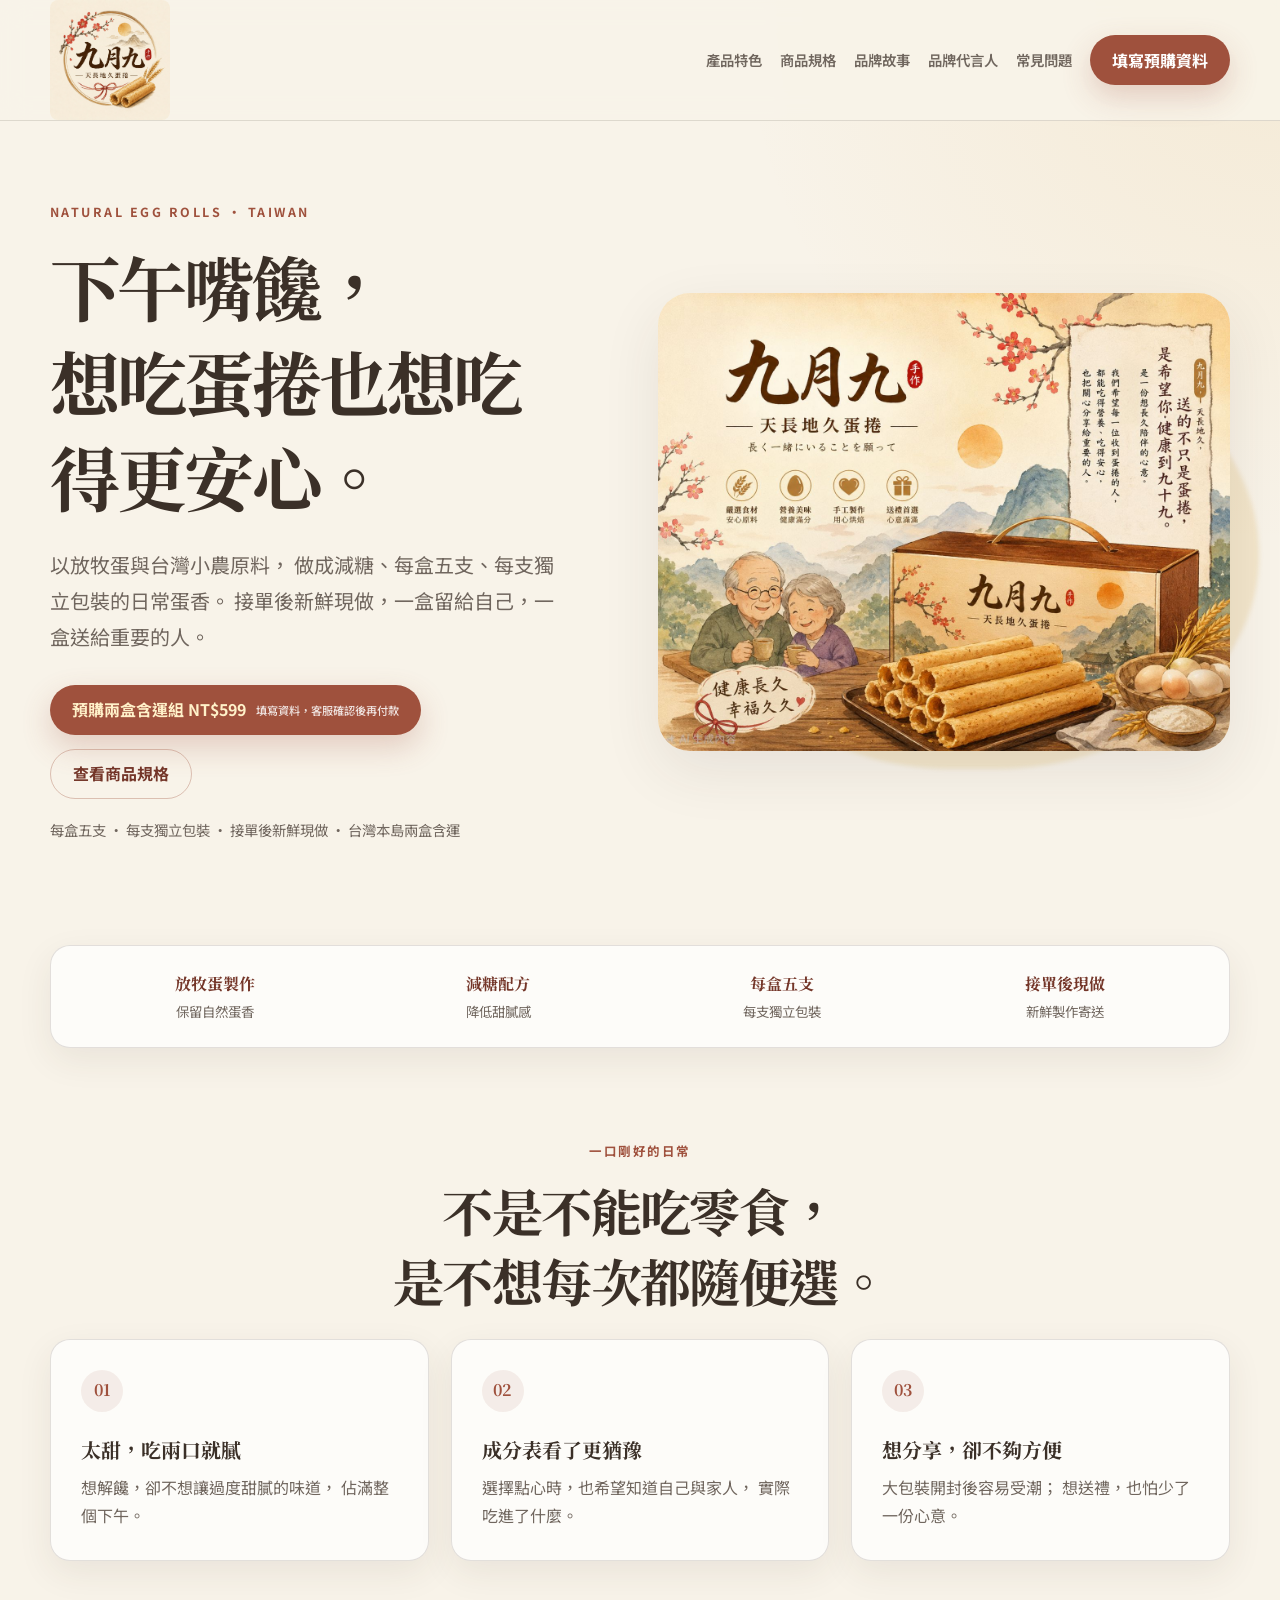
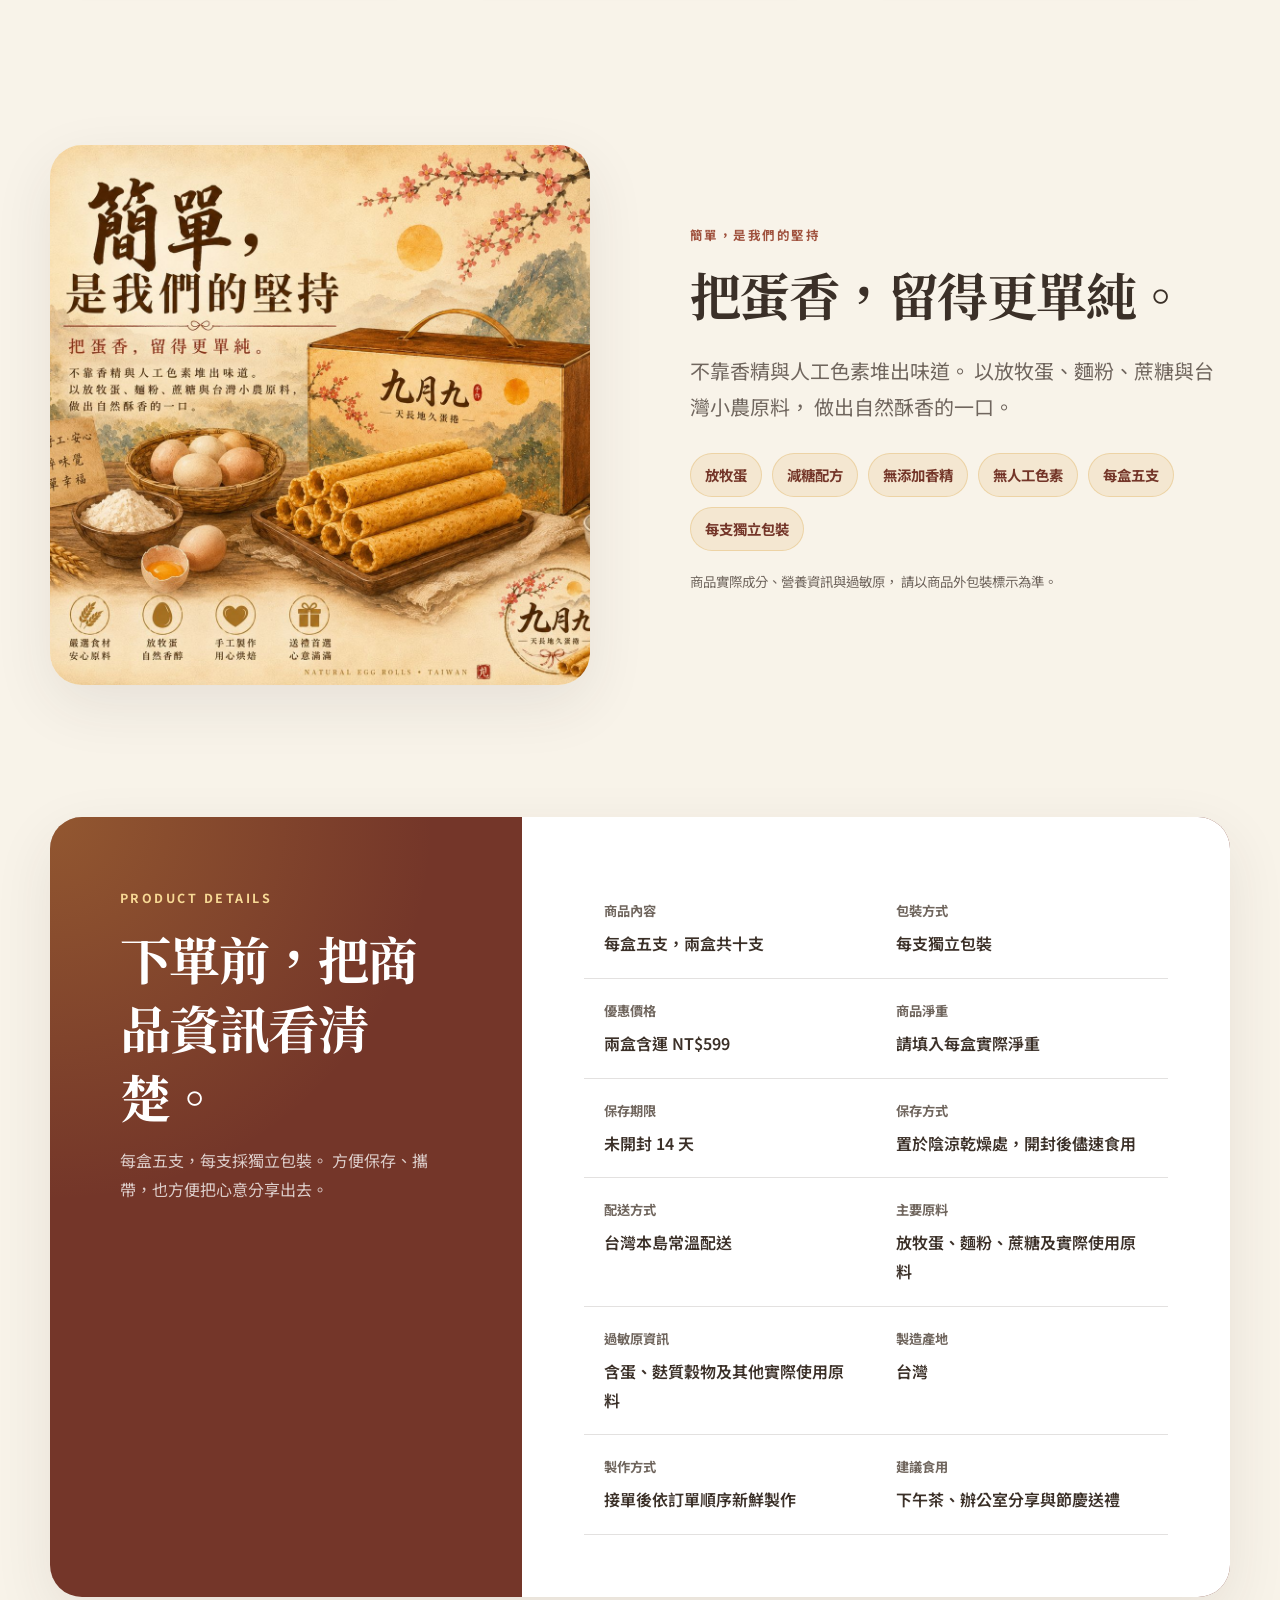
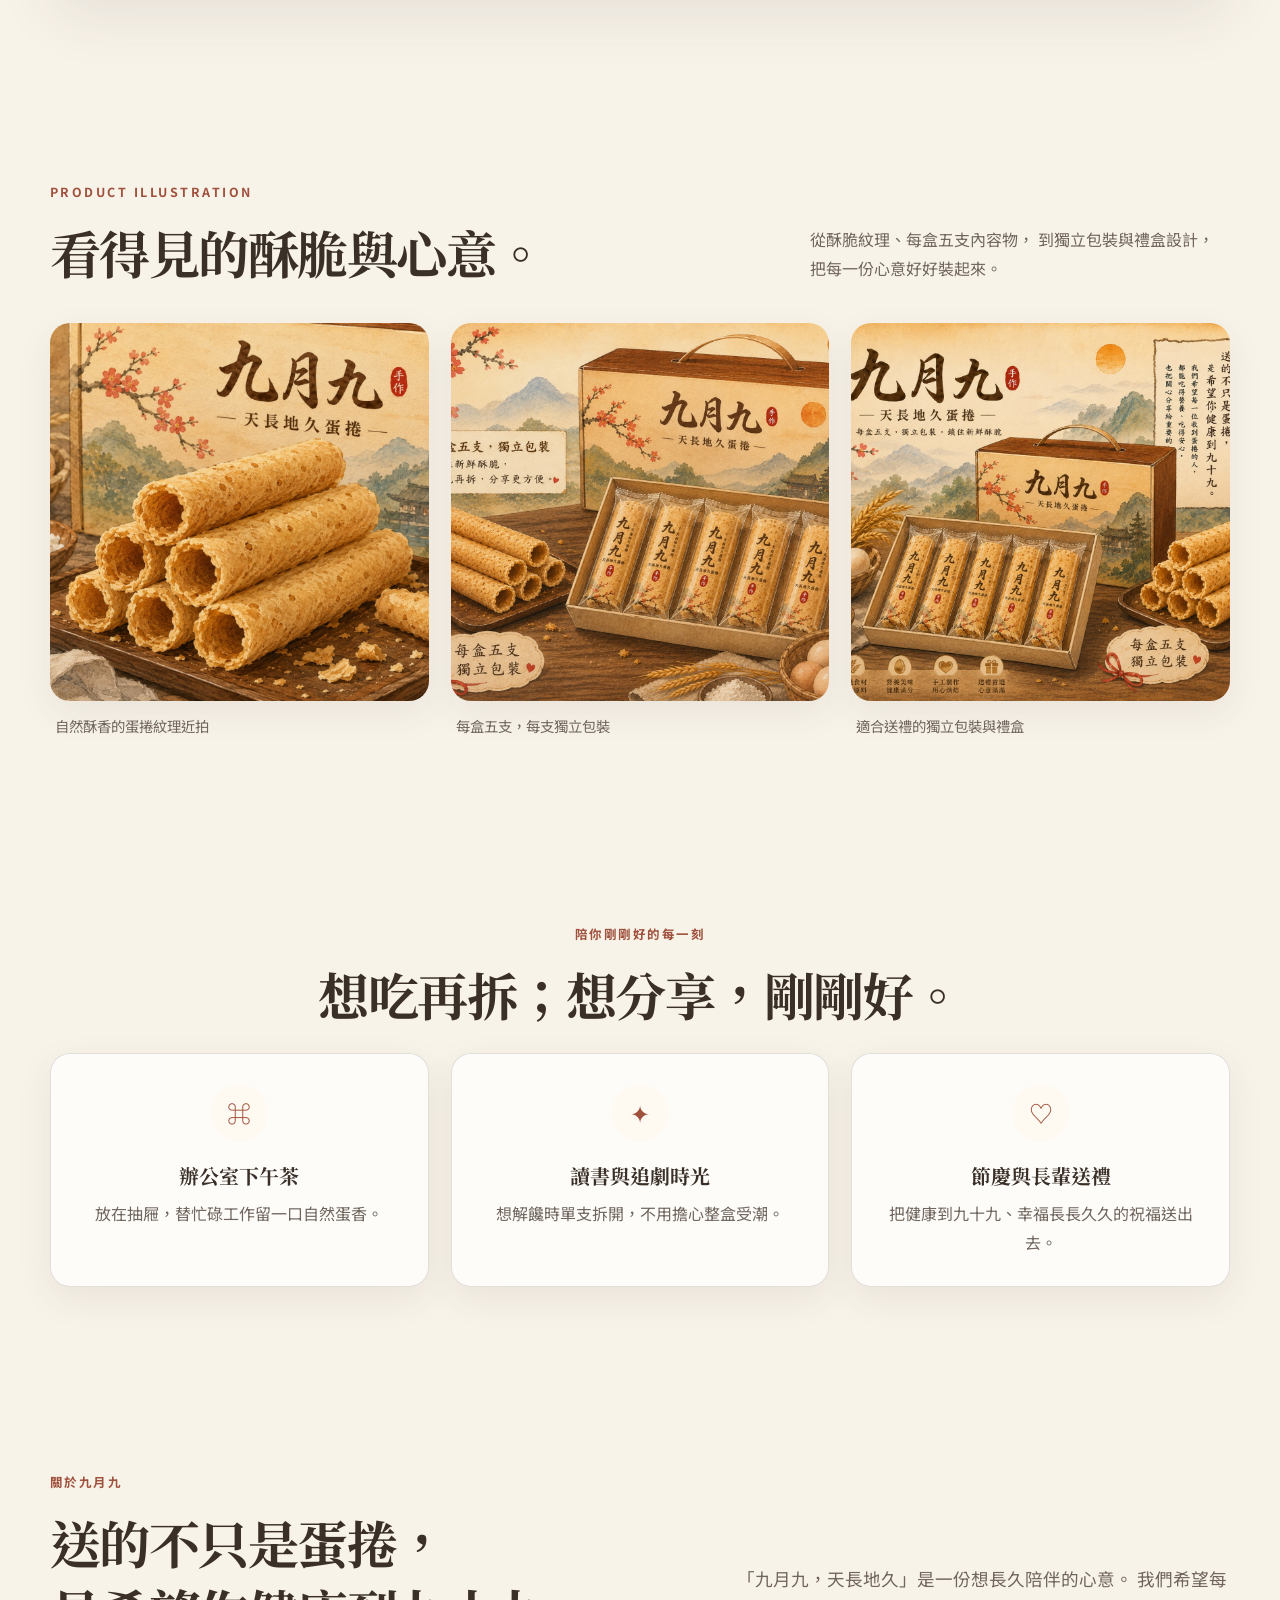
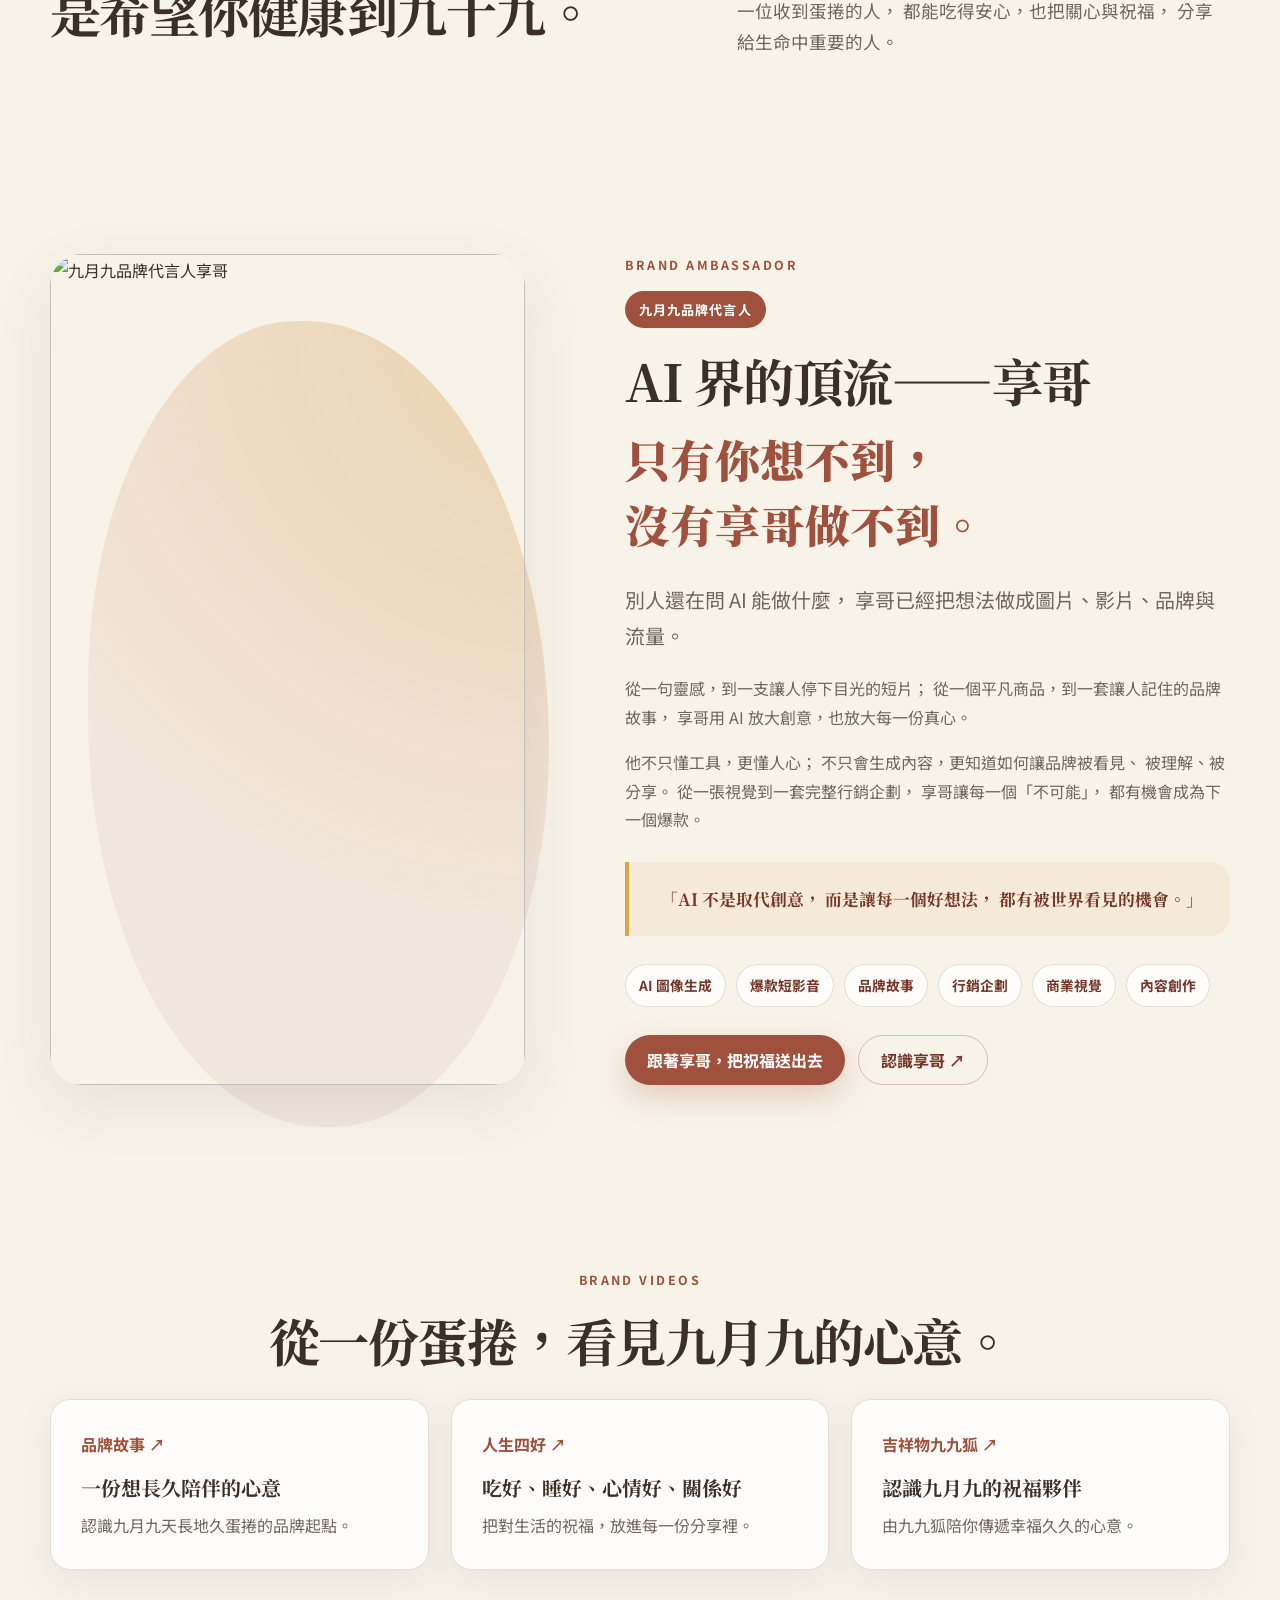
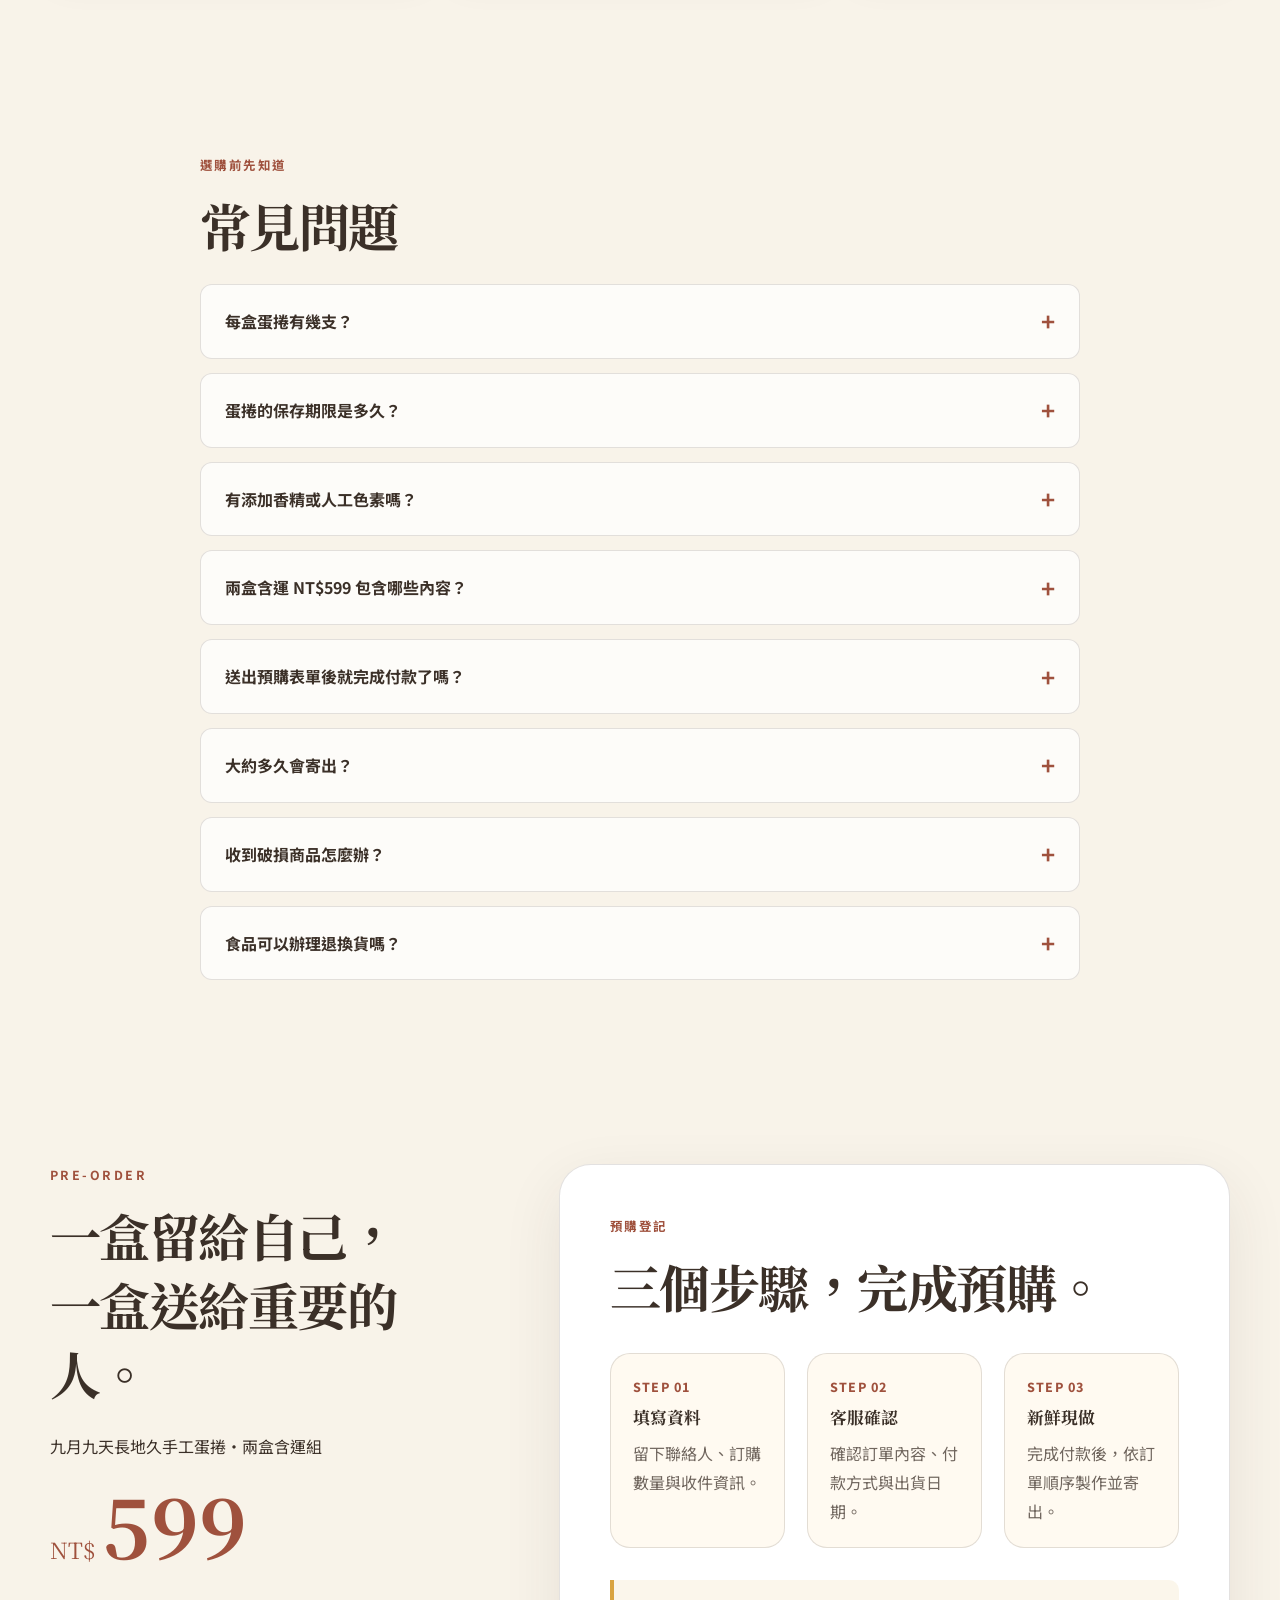
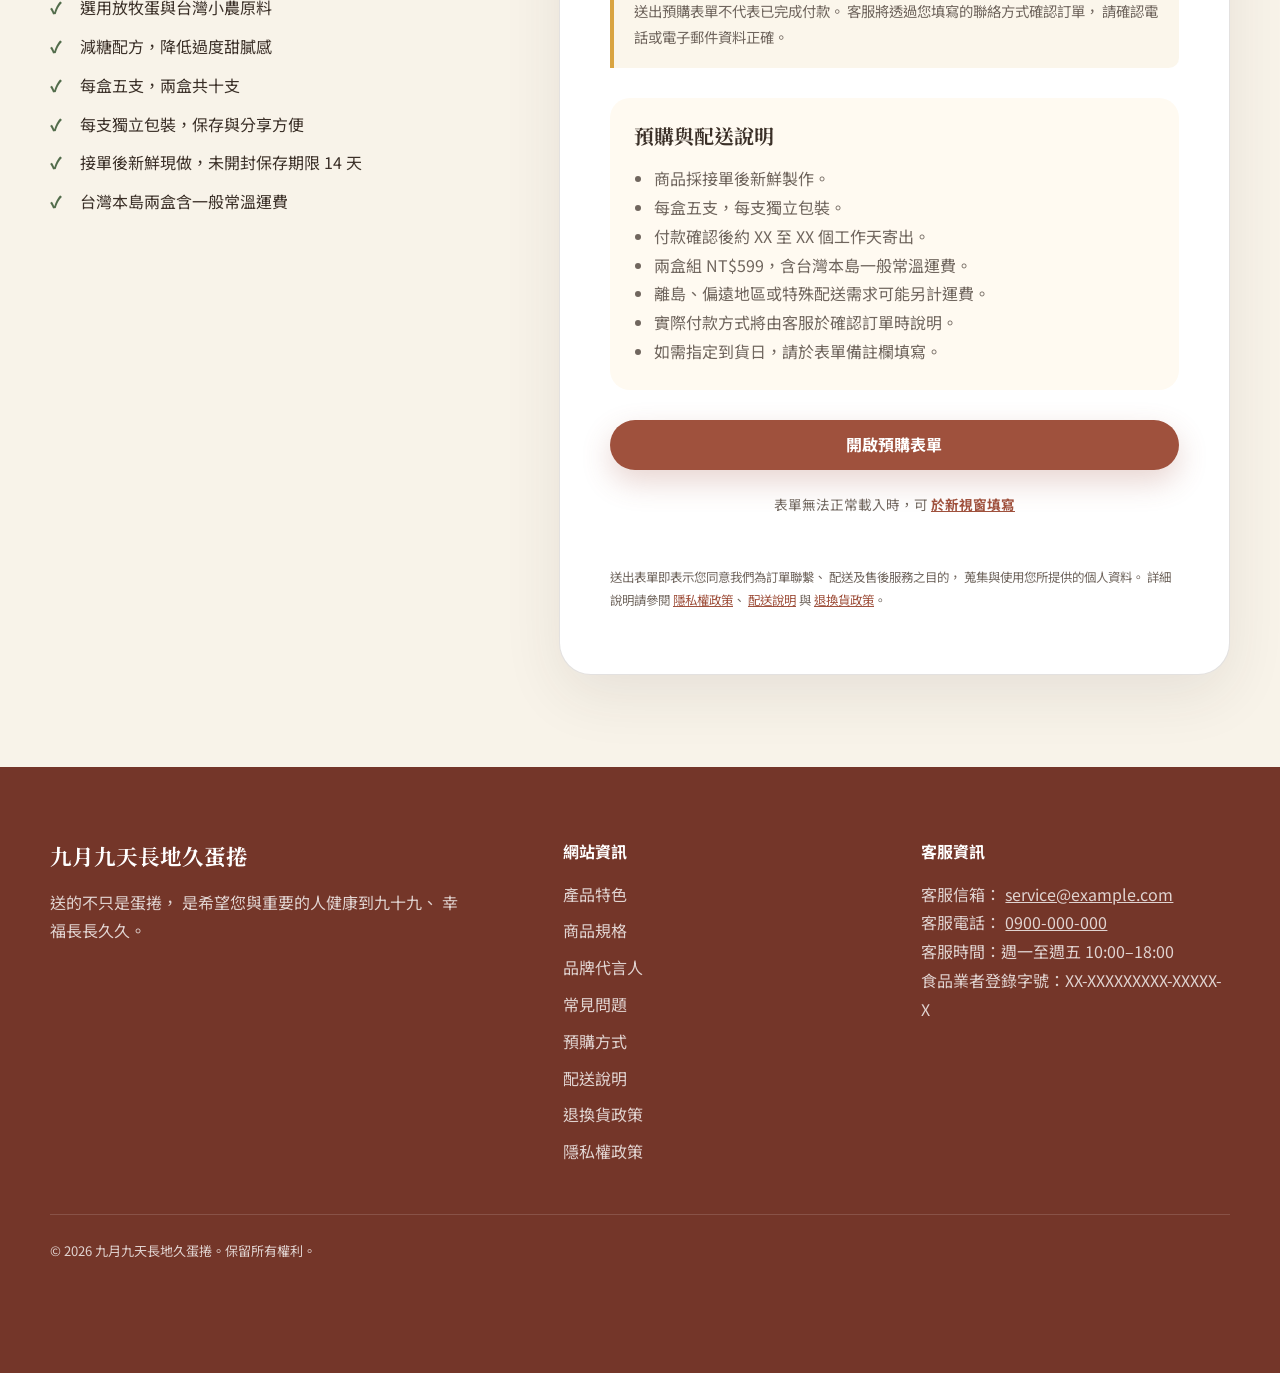
==== commit 7510f60b: "Add files via upload" ====
--- a/index.html
+++ b/index.html
@@ -1,6 +1,7 @@
 <html lang="zh-Hant-TW">
 <head>
   <meta charset="utf-8">
+
   <meta
     name="viewport"
     content="width=device-width, initial-scale=1, viewport-fit=cover"
@@ -10,10 +11,13 @@
 
   <meta
     name="description"
-    content="九月九天長地久手工蛋捲，選用放牧蛋與台灣小農原料，減糖、獨立包裝，接單後新鮮現做。兩盒含運 NT$599，適合送長輩、節慶拜訪與日常分享。"
+    content="九月九天長地久手工蛋捲，選用放牧蛋與台灣小農原料，減糖、每盒五支、每支獨立包裝，接單後新鮮現做。兩盒含運 NT$599，適合長輩送禮、節慶拜訪與日常分享。"
   >
 
-  <meta name="robots" content="index, follow, max-image-preview:large">
+  <meta
+    name="robots"
+    content="index, follow, max-image-preview:large"
+  >
 
   <link
     rel="canonical"
@@ -30,24 +34,30 @@
   <meta property="og:type" content="website">
   <meta property="og:site_name" content="九月九天長地久蛋捲">
   <meta property="og:locale" content="zh_TW">
+
   <meta
     property="og:title"
     content="九月九天長地久蛋捲｜健康到九十九"
   >
+
   <meta
     property="og:description"
-    content="放牧蛋減糖手工蛋捲，兩盒含運 NT$599。一盒留給自己，一盒送給重要的人。"
+    content="放牧蛋減糖手工蛋捲，每盒五支獨立包裝，兩盒含運 NT$599。一盒留給自己，一盒送給重要的人。"
   >
+
   <meta
     property="og:image"
     content="https://hagicatyu-netizen.github.io/99egg-rolls/images/og-egg-rolls.jpg"
   >
+
   <meta property="og:image:width" content="1200">
   <meta property="og:image:height" content="630">
+
   <meta
     property="og:image:alt"
     content="九月九天長地久蛋捲兩盒含運組"
   >
+
   <meta
     property="og:url"
     content="https://hagicatyu-netizen.github.io/99egg-rolls/"
@@ -55,14 +65,17 @@
 
   <!-- X / Twitter -->
   <meta name="twitter:card" content="summary_large_image">
+
   <meta
     name="twitter:title"
     content="九月九天長地久蛋捲｜健康到九十九"
   >
+
   <meta
     name="twitter:description"
-    content="放牧蛋減糖手工蛋捲，兩盒含運 NT$599。"
+    content="放牧蛋減糖手工蛋捲，每盒五支獨立包裝，兩盒含運 NT$599。"
   >
+
   <meta
     name="twitter:image"
     content="https://hagicatyu-netizen.github.io/99egg-rolls/images/og-egg-rolls.jpg"
@@ -70,11 +83,13 @@
 
   <!-- Fonts -->
   <link rel="preconnect" href="https://fonts.googleapis.com">
+
   <link
     rel="preconnect"
     href="https://fonts.gstatic.com"
     crossorigin
   >
+
   <link
     href="https://fonts.googleapis.com/css2?family=Noto+Sans+TC:wght@400;500;600;700&family=Noto+Serif+TC:wght@600;700;900&display=swap"
     rel="stylesheet"
@@ -83,7 +98,7 @@
   <!-- GA4：請替換成實際 Measurement ID -->
   <script
     async
-    src="https://www.googletagmanager.com/gtag/js?id=G-XXXXXXXXXX"
+    src="https://www.googletagmanager.com/gtag/js?id=G-S4TT0CTS00"
   ></script>
 
   <script>
@@ -94,7 +109,8 @@
     }
 
     gtag("js", new Date());
-    gtag("config", "G-XXXXXXXXXX", {
+
+    gtag("config", "G-S4TT0CTS00", {
       anonymize_ip: true
     });
   </script>
@@ -110,15 +126,33 @@
     "image": [
       "https://hagicatyu-netizen.github.io/99egg-rolls/images/hero-egg-rolls.jpg",
       "https://hagicatyu-netizen.github.io/99egg-rolls/images/product-closeup.jpg",
+      "https://hagicatyu-netizen.github.io/99egg-rolls/images/product-box-content.jpg",
       "https://hagicatyu-netizen.github.io/99egg-rolls/images/product-package.jpg"
     ],
-    "description": "選用放牧蛋與台灣小農原料製作的減糖手工蛋捲，採獨立包裝與接單後新鮮現做。",
+    "description": "選用放牧蛋與台灣小農原料製作的減糖手工蛋捲，每盒五支，每支獨立包裝，採接單後新鮮現做。",
     "sku": "99-EGGROLL-2BOX",
     "category": "手工蛋捲",
     "brand": {
       "@type": "Brand",
       "name": "九月九"
     },
+    "additionalProperty": [
+      {
+        "@type": "PropertyValue",
+        "name": "每盒數量",
+        "value": "5 支"
+      },
+      {
+        "@type": "PropertyValue",
+        "name": "包裝方式",
+        "value": "每支獨立包裝"
+      },
+      {
+        "@type": "PropertyValue",
+        "name": "保存期限",
+        "value": "未開封 14 天"
+      }
+    ],
     "offers": {
       "@type": "Offer",
       "url": "https://hagicatyu-netizen.github.io/99egg-rolls/#order",
@@ -143,10 +177,18 @@
     "mainEntity": [
       {
         "@type": "Question",
+        "name": "每盒蛋捲有幾支？",
+        "acceptedAnswer": {
+          "@type": "Answer",
+          "text": "每盒五支，每支皆採獨立包裝。兩盒組共十支。"
+        }
+      },
+      {
+        "@type": "Question",
         "name": "蛋捲的保存期限是多久？",
         "acceptedAnswer": {
           "@type": "Answer",
-          "text": "未開封保存期限為 14 天。我們採接單後新鮮現做，請依商品外包裝標示方式保存，並於期限內食用完畢。"
+          "text": "未開封保存期限為 14 天。商品採接單後新鮮現做，請依外包裝標示方式保存，並於期限內食用完畢。"
         }
       },
       {
@@ -162,7 +204,7 @@
         "name": "兩盒含運 NT$599 包含哪些內容？",
         "acceptedAnswer": {
           "@type": "Answer",
-          "text": "方案包含九月九手工蛋捲兩盒及台灣本島一般常溫配送費用。實際每盒支數與重量請參考網站商品規格。"
+          "text": "方案包含九月九手工蛋捲兩盒，每盒五支，每支獨立包裝，以及台灣本島一次一般常溫配送費用。"
         }
       },
       {
@@ -170,7 +212,7 @@
         "name": "收到破損商品怎麼辦？",
         "acceptedAnswer": {
           "@type": "Answer",
-          "text": "如有明顯運送破損，請保留商品與外箱，並於收貨後 24 小時內拍照聯繫客服協助處理。"
+          "text": "如有明顯運送破損，請保留商品及外箱，並於收貨後 24 小時內拍照聯繫客服協助處理。"
         }
       }
     ]
@@ -212,6 +254,7 @@
 
     body {
       margin: 0;
+      padding: 0;
       color: var(--color-text);
       background:
         radial-gradient(
@@ -269,7 +312,7 @@
       left: -9999px;
       z-index: 9999;
       padding: 10px 18px;
-      color: #fff;
+      color: #ffffff;
       background: var(--color-primary-dark);
       border-radius: 8px;
       text-decoration: none;
@@ -360,7 +403,7 @@
     .button-nav,
     .button-sticky,
     .load-form-button {
-      color: #fff;
+      color: #ffffff;
       background: var(--color-primary);
       box-shadow: 0 12px 30px rgba(159, 81, 61, 0.24);
     }
@@ -432,12 +475,12 @@
     .desktop-nav {
       display: flex;
       align-items: center;
-      gap: 20px;
+      gap: 18px;
     }
 
     .desktop-nav a:not(.button-nav) {
       color: var(--color-text-soft);
-      font-size: 0.93rem;
+      font-size: 0.9rem;
       font-weight: 600;
       text-decoration: none;
     }
@@ -625,7 +668,7 @@
       font-weight: 700;
     }
 
-    /* Product specifications */
+    /* Specifications */
     .spec-section {
       padding-top: 40px;
     }
@@ -641,7 +684,7 @@
 
     .spec-intro {
       padding: clamp(35px, 6vw, 70px);
-      color: #fff;
+      color: #ffffff;
       background:
         radial-gradient(
           circle at top left,
@@ -668,7 +711,6 @@
       margin: 0;
       padding: clamp(30px, 5vw, 62px);
       background: var(--color-surface);
-      gap: 0;
     }
 
     .spec-list div {
@@ -765,6 +807,111 @@
       margin-bottom: 12px;
       color: var(--color-text-soft);
       font-size: 1.1rem;
+    }
+
+    /* Ambassador */
+    .ambassador {
+      display: grid;
+      grid-template-columns: minmax(0, 0.88fr) minmax(0, 1.12fr);
+      align-items: center;
+      gap: clamp(42px, 8vw, 100px);
+    }
+
+    .ambassador-art {
+      position: relative;
+    }
+
+    .ambassador-art::before {
+      content: "";
+      position: absolute;
+      inset: 8% -5% -5% 8%;
+      z-index: -1;
+      background:
+        radial-gradient(
+          circle at top right,
+          rgba(217, 164, 65, 0.3),
+          transparent 65%
+        ),
+        rgba(159, 81, 61, 0.08);
+      border-radius: 46% 54% 48% 52%;
+    }
+
+    .ambassador-art img {
+      width: 100%;
+      aspect-ratio: 4 / 5;
+      object-fit: cover;
+      object-position: center top;
+      border-radius: var(--radius-large);
+      box-shadow: var(--shadow-soft);
+    }
+
+    .ambassador-badge {
+      display: inline-flex;
+      align-items: center;
+      margin: 0 0 18px;
+      padding: 7px 14px;
+      color: #ffffff;
+      background: var(--color-primary);
+      border-radius: 999px;
+      font-size: 0.82rem;
+      font-weight: 700;
+      letter-spacing: 0.08em;
+    }
+
+    .ambassador-copy h2 {
+      margin-bottom: 12px;
+    }
+
+    .ambassador-slogan {
+      margin-bottom: 25px;
+      color: var(--color-primary);
+      font-family: var(--font-serif);
+      font-size: clamp(1.65rem, 3.6vw, 2.8rem);
+      font-weight: 900;
+      line-height: 1.45;
+    }
+
+    .ambassador-copy > p:not(
+      .eyebrow,
+      .ambassador-badge,
+      .ambassador-slogan
+    ) {
+      color: var(--color-text-soft);
+    }
+
+    .ambassador-quote {
+      margin: 28px 0;
+      padding: 22px 26px 22px 32px;
+      color: var(--color-primary-dark);
+      background: rgba(217, 164, 65, 0.11);
+      border-left: 4px solid var(--color-accent);
+      border-radius: 0 var(--radius-medium) var(--radius-medium) 0;
+      font-family: var(--font-serif);
+      font-size: 1.05rem;
+      font-weight: 700;
+    }
+
+    .ambassador-tags {
+      display: flex;
+      flex-wrap: wrap;
+      gap: 10px;
+      margin: 0 0 28px;
+    }
+
+    .ambassador-tags span {
+      padding: 8px 13px;
+      color: var(--color-primary-dark);
+      background: rgba(255, 255, 255, 0.72);
+      border: 1px solid var(--color-border);
+      border-radius: 999px;
+      font-size: 0.86rem;
+      font-weight: 700;
+    }
+
+    .ambassador-actions {
+      display: flex;
+      flex-wrap: wrap;
+      gap: 13px;
     }
 
     /* Videos */
@@ -1040,7 +1187,7 @@
     .footer-brand strong {
       display: block;
       margin-bottom: 12px;
-      color: #fff;
+      color: #ffffff;
       font-family: var(--font-serif);
       font-size: 1.35rem;
     }
@@ -1051,7 +1198,7 @@
 
     .footer-title {
       margin-bottom: 14px;
-      color: #fff;
+      color: #ffffff;
       font-weight: 700;
     }
 
@@ -1067,7 +1214,7 @@
     }
 
     .footer-links a:hover {
-      color: #fff;
+      color: #ffffff;
     }
 
     address {
@@ -1082,12 +1229,10 @@
       font-size: 0.82rem;
     }
 
-    /* Mobile sticky CTA */
     .mobile-sticky-cta {
       display: none;
     }
 
-    /* Reduced motion */
     @media (prefers-reduced-motion: reduce) {
       html {
         scroll-behavior: auto;
@@ -1102,12 +1247,13 @@
       }
     }
 
-    /* Tablet */
-    @media (max-width: 980px) {
+    @media (max-width: 1050px) {
       .desktop-nav a:not(.button-nav) {
         display: none;
       }
-
+    }
+
+    @media (max-width: 980px) {
       .hero {
         grid-template-columns: 1fr;
         min-height: auto;
@@ -1127,6 +1273,7 @@
 
       .solution,
       .story,
+      .ambassador,
       .order {
         grid-template-columns: 1fr;
       }
@@ -1142,9 +1289,13 @@
       .order-copy {
         position: static;
       }
-    }
-
-    /* Mobile */
+
+      .ambassador-art {
+        max-width: 680px;
+        margin-inline: auto;
+      }
+    }
+
     @media (max-width: 720px) {
       html {
         scroll-padding-top: 72px;
@@ -1188,16 +1339,19 @@
         font-size: clamp(2.35rem, 12vw, 3.6rem);
       }
 
-      .hero-art img {
+      .hero-art img,
+      .ambassador-art img {
         border-radius: 24px;
       }
 
-      .hero-actions {
+      .hero-actions,
+      .ambassador-actions {
         align-items: stretch;
         flex-direction: column;
       }
 
-      .hero-actions a {
+      .hero-actions a,
+      .ambassador-actions a {
         width: 100%;
       }
 
@@ -1224,7 +1378,8 @@
         padding: 24px;
       }
 
-      .solution {
+      .solution,
+      .ambassador {
         gap: 34px;
       }
 
@@ -1243,6 +1398,10 @@
 
       .gallery-heading p:last-child {
         margin-bottom: 0;
+      }
+
+      .ambassador-slogan br {
+        display: none;
       }
 
       .order-panel {
@@ -1293,7 +1452,9 @@
 </head>
 
 <body>
-  <a class="skip-link" href="#main-content">跳至主要內容</a>
+  <a class="skip-link" href="#main-content">
+    跳至主要內容
+  </a>
 
   <header class="site-header">
     <div class="nav">
@@ -1314,7 +1475,9 @@
         <a href="#features">產品特色</a>
         <a href="#specifications">商品規格</a>
         <a href="#story">品牌故事</a>
+        <a href="#ambassador">品牌代言人</a>
         <a href="#faq">常見問題</a>
+
         <a
           class="button-nav track-order-cta"
           href="#order"
@@ -1346,7 +1509,8 @@
         </h1>
 
         <p class="lead">
-          以放牧蛋與台灣小農原料，做成減糖、獨立包裝的日常蛋香。
+          以放牧蛋與台灣小農原料，
+          做成減糖、每盒五支、每支獨立包裝的日常蛋香。
           接單後新鮮現做，一盒留給自己，一盒送給重要的人。
         </p>
 
@@ -1366,7 +1530,7 @@
         </div>
 
         <p class="subnote">
-          接單後新鮮現做 · 獨立包裝 · 台灣本島兩盒含運
+          每盒五支 · 每支獨立包裝 · 接單後新鮮現做 · 台灣本島兩盒含運
         </p>
       </div>
 
@@ -1376,10 +1540,12 @@
             srcset="images/hero-egg-rolls.jpg"
             type="image/avif"
           >
+
           <source
-            srcset="images/hero-egg-rolls.jp"
+            srcset="images/hero-egg-rolls.webp"
             type="image/webp"
           >
+
           <img
             src="images/hero-egg-rolls.jpg"
             alt="九月九手工蛋捲兩盒禮盒與久久祝福插畫"
@@ -1399,14 +1565,17 @@
           <strong>放牧蛋製作</strong>
           <span>保留自然蛋香</span>
         </li>
+
         <li>
           <strong>減糖配方</strong>
-          <span>降低甜膩負擔</span>
+          <span>降低甜膩感</span>
         </li>
+
         <li>
-          <strong>獨立包裝</strong>
-          <span>保存與分享方便</span>
+          <strong>每盒五支</strong>
+          <span>每支獨立包裝</span>
         </li>
+
         <li>
           <strong>接單後現做</strong>
           <span>新鮮製作寄送</span>
@@ -1426,7 +1595,9 @@
       <div class="pain-grid">
         <article>
           <span aria-hidden="true">01</span>
+
           <h3>太甜，吃兩口就膩</h3>
+
           <p>
             想解饞，卻不想讓過度甜膩的味道，
             佔滿整個下午。
@@ -1435,7 +1606,9 @@
 
         <article>
           <span aria-hidden="true">02</span>
+
           <h3>成分表看了更猶豫</h3>
+
           <p>
             選擇點心時，也希望知道自己與家人，
             實際吃進了什麼。
@@ -1444,16 +1617,18 @@
 
         <article>
           <span aria-hidden="true">03</span>
+
           <h3>想分享，卻不夠方便</h3>
+
           <p>
-            大包裝開封後吃不完；
-            臨時想送禮，也怕少了一份心意。
+            大包裝開封後容易受潮；
+            想送禮，也怕少了一份心意。
           </p>
         </article>
       </div>
     </section>
 
-    <!-- Solution -->
+    <!-- Product features -->
     <section
       id="features"
       class="solution section"
@@ -1465,10 +1640,12 @@
             srcset="images/simple-ingredients.jpg"
             type="image/avif"
           >
+
           <source
-            srcset="images/simple-ingredients.jpg"
+            srcset="images/simple-ingredients.webp"
             type="image/webp"
           >
+
           <img
             src="images/simple-ingredients.jpg"
             alt="九月九蛋捲與放牧蛋、麵粉及天然食材插畫"
@@ -1483,7 +1660,9 @@
       <div>
         <p class="eyebrow">簡單，是我們的堅持</p>
 
-        <h2 id="feature-title">把蛋香，留得更單純。</h2>
+        <h2 id="feature-title">
+          把蛋香，留得更單純。
+        </h2>
 
         <p class="lead">
           不靠香精與人工色素堆出味道。
@@ -1496,7 +1675,8 @@
           <span>減糖配方</span>
           <span>無添加香精</span>
           <span>無人工色素</span>
-          <span>獨立包裝</span>
+          <span>每盒五支</span>
+          <span>每支獨立包裝</span>
         </div>
 
         <p class="fineprint">
@@ -1506,7 +1686,7 @@
       </div>
     </section>
 
-    <!-- Product specifications -->
+    <!-- Specifications -->
     <section
       id="specifications"
       class="spec-section section"
@@ -1516,22 +1696,25 @@
         <div class="spec-intro">
           <p class="eyebrow">Product details</p>
 
-          <h2 id="spec-title">下單前，把商品資訊看清楚。</h2>
+          <h2 id="spec-title">
+            下單前，把商品資訊看清楚。
+          </h2>
 
           <p>
-            食品規格應以實際包裝及生產批次為準。
+            每盒五支，每支採獨立包裝。
+            方便保存、攜帶，也方便把心意分享出去。
           </p>
         </div>
 
         <dl class="spec-list">
           <div>
             <dt>商品內容</dt>
-            <dd>每盒 五 支，共兩盒</dd>
+            <dd>每盒五支，兩盒共十支</dd>
           </div>
 
           <div>
-            <dt>商品淨重</dt>
-            <dd>每盒 四百 公克</dd>
+            <dt>包裝方式</dt>
+            <dd>每支獨立包裝</dd>
           </div>
 
           <div>
@@ -1540,6 +1723,11 @@
           </div>
 
           <div>
+            <dt>商品淨重</dt>
+            <dd>請填入每盒實際淨重</dd>
+          </div>
+
+          <div>
             <dt>保存期限</dt>
             <dd>未開封 14 天</dd>
           </div>
@@ -1573,24 +1761,30 @@
             <dt>製作方式</dt>
             <dd>接單後依訂單順序新鮮製作</dd>
           </div>
+
+          <div>
+            <dt>建議食用</dt>
+            <dd>下午茶、辦公室分享與節慶送禮</dd>
+          </div>
         </dl>
       </div>
     </section>
 
-    <!-- Real product gallery -->
-    <section
-      class="section"
-      aria-labelledby="gallery-title"
-    >
+    <!-- Product gallery -->
+    <section class="section" aria-labelledby="gallery-title">
       <div class="gallery-heading">
         <div>
-          <p class="eyebrow">Real product</p>
-          <h2 id="gallery-title">看得見的酥脆與份量。</h2>
+          <p class="eyebrow">Product illustration</p>
+
+          <h2 id="gallery-title">
+            看得見的酥脆與心意。
+          </h2>
         </div>
 
         <p>
-          
-          提高消費者對份量與品質的信任感。
+          從酥脆紋理、每盒五支內容物，
+          到獨立包裝與禮盒設計，
+          把每一份心意好好裝起來。
         </p>
       </div>
 
@@ -1604,19 +1798,25 @@
             width="700"
             height="700"
           >
-          <figcaption>蛋捲紋理與酥脆厚度近拍</figcaption>
+
+          <figcaption>
+            自然酥香的蛋捲紋理近拍
+          </figcaption>
         </figure>
 
         <figure>
           <img
             src="images/product-box-content.jpg"
-            alt="九月九蛋捲每盒實際內容物"
+            alt="九月九蛋捲每盒五支，每支獨立包裝"
             loading="lazy"
             decoding="async"
             width="700"
             height="700"
           >
-          <figcaption>每盒實際支數與包裝內容</figcaption>
+
+          <figcaption>
+            每盒五支，每支獨立包裝
+          </figcaption>
         </figure>
 
         <figure>
@@ -1628,7 +1828,10 @@
             width="700"
             height="700"
           >
-          <figcaption>獨立包裝、禮盒與配送外箱</figcaption>
+
+          <figcaption>
+            適合送禮的獨立包裝與禮盒
+          </figcaption>
         </figure>
       </div>
     </section>
@@ -1640,30 +1843,44 @@
     >
       <p class="eyebrow">陪你剛剛好的每一刻</p>
 
-      <h2 id="moment-title">想吃再拆；想分享，剛剛好。</h2>
+      <h2 id="moment-title">
+        想吃再拆；想分享，剛剛好。
+      </h2>
 
       <div class="moment-grid">
         <article>
           <div class="moment-icon" aria-hidden="true">⌘</div>
+
           <h3>辦公室下午茶</h3>
-          <p>放在抽屜，替忙碌工作留一口自然蛋香。</p>
+
+          <p>
+            放在抽屜，替忙碌工作留一口自然蛋香。
+          </p>
         </article>
 
         <article>
           <div class="moment-icon" aria-hidden="true">✦</div>
+
           <h3>讀書與追劇時光</h3>
-          <p>想解饞時單支拆開，不用擔心整包受潮。</p>
+
+          <p>
+            想解饞時單支拆開，不用擔心整盒受潮。
+          </p>
         </article>
 
         <article>
           <div class="moment-icon" aria-hidden="true">♡</div>
+
           <h3>節慶與長輩送禮</h3>
-          <p>把健康到九十九、幸福長長久久的祝福送出去。</p>
+
+          <p>
+            把健康到九十九、幸福長長久久的祝福送出去。
+          </p>
         </article>
       </div>
     </section>
 
-    <!-- Brand story -->
+    <!-- Story -->
     <section
       id="story"
       class="story section"
@@ -1680,19 +1897,111 @@
 
       <p>
         「九月九，天長地久」是一份想長久陪伴的心意。
-        我們希望每一位收到蛋捲的人，都能吃得安心，
-        也把關心與祝福分享給生命中重要的人。
+        我們希望每一位收到蛋捲的人，
+        都能吃得安心，也把關心與祝福，
+        分享給生命中重要的人。
       </p>
     </section>
 
-    <!-- Brand videos -->
+    <!-- Ambassador -->
+    <section
+      id="ambassador"
+      class="ambassador section"
+      aria-labelledby="ambassador-title"
+    >
+      <div class="ambassador-art">
+        <img
+          src="images/xiang-ge.jpg"
+          alt="九月九品牌代言人享哥"
+          loading="lazy"
+          decoding="async"
+          width="900"
+          height="1125"
+        >
+      </div>
+
+      <div class="ambassador-copy">
+        <p class="eyebrow">Brand ambassador</p>
+
+        <p class="ambassador-badge">
+          九月九品牌代言人
+        </p>
+
+        <h2 id="ambassador-title">
+          AI 界的頂流——享哥
+        </h2>
+
+        <p class="ambassador-slogan">
+          只有你想不到，<br>
+          沒有享哥做不到。
+        </p>
+
+        <p class="lead">
+          別人還在問 AI 能做什麼，
+          享哥已經把想法做成圖片、影片、品牌與流量。
+        </p>
+
+        <p>
+          從一句靈感，到一支讓人停下目光的短片；
+          從一個平凡商品，到一套讓人記住的品牌故事，
+          享哥用 AI 放大創意，也放大每一份真心。
+        </p>
+
+        <p>
+          他不只懂工具，更懂人心；
+          不只會生成內容，更知道如何讓品牌被看見、
+          被理解、被分享。
+          從一張視覺到一套完整行銷企劃，
+          享哥讓每一個「不可能」，
+          都有機會成為下一個爆款。
+        </p>
+
+        <blockquote class="ambassador-quote">
+          「AI 不是取代創意，
+          而是讓每一個好想法，
+          都有被世界看見的機會。」
+        </blockquote>
+
+        <div class="ambassador-tags" aria-label="享哥專長">
+          <span>AI 圖像生成</span>
+          <span>爆款短影音</span>
+          <span>品牌故事</span>
+          <span>行銷企劃</span>
+          <span>商業視覺</span>
+          <span>內容創作</span>
+        </div>
+
+        <div class="ambassador-actions">
+          <a
+            class="button track-ambassador-cta"
+            href="#order"
+            data-cta-location="ambassador"
+          >
+            跟著享哥，把祝福送出去
+          </a>
+
+          <a
+            class="secondary-button track-video-link"
+            href="https://youtube.com/shorts/mXx9Q5z_jKg"
+            target="_blank"
+            rel="noopener noreferrer"
+          >
+            認識享哥 ↗
+          </a>
+        </div>
+      </div>
+    </section>
+
+    <!-- Videos -->
     <section
       class="video-section section"
       aria-labelledby="video-title"
     >
       <p class="eyebrow">Brand videos</p>
 
-      <h2 id="video-title">從一份蛋捲，看見九月九的心意。</h2>
+      <h2 id="video-title">
+        從一份蛋捲，看見九月九的心意。
+      </h2>
 
       <div class="video-links">
         <a
@@ -1702,8 +2011,12 @@
           rel="noopener noreferrer"
         >
           <span>品牌故事 ↗</span>
+
           <h3>一份想長久陪伴的心意</h3>
-          <p>認識九月九天長地久蛋捲的品牌起點。</p>
+
+          <p>
+            認識九月九天長地久蛋捲的品牌起點。
+          </p>
         </a>
 
         <a
@@ -1713,8 +2026,12 @@
           rel="noopener noreferrer"
         >
           <span>人生四好 ↗</span>
+
           <h3>吃好、睡好、心情好、關係好</h3>
-          <p>把對生活的祝福，放進每一份分享裡。</p>
+
+          <p>
+            把對生活的祝福，放進每一份分享裡。
+          </p>
         </a>
 
         <a
@@ -1724,8 +2041,12 @@
           rel="noopener noreferrer"
         >
           <span>吉祥物九九狐 ↗</span>
+
           <h3>認識九月九的祝福夥伴</h3>
-          <p>由九九狐陪你傳遞幸福久久的心意。</p>
+
+          <p>
+            由九九狐陪你傳遞幸福久久的心意。
+          </p>
         </a>
       </div>
     </section>
@@ -1737,19 +2058,35 @@
       aria-labelledby="faq-title"
     >
       <p class="eyebrow">選購前先知道</p>
-      <h2 id="faq-title">常見問題</h2>
+
+      <h2 id="faq-title">
+        常見問題
+      </h2>
+
+      <details>
+        <summary>每盒蛋捲有幾支？</summary>
+
+        <p>
+          每盒共有五支蛋捲，每支皆採獨立包裝。
+          兩盒組共十支，方便保存、攜帶與分享。
+        </p>
+      </details>
 
       <details>
         <summary>蛋捲的保存期限是多久？</summary>
+
         <p>
-          未開封保存期限為 14 天。為確保最佳酥脆口感與新鮮度，
+          未開封保存期限為 14 天。
+          為確保最佳酥脆口感與新鮮度，
           我們採<strong>接單後新鮮現做</strong>，
-          請依商品外包裝標示方式保存，並於期限內食用完畢。
+          請依商品外包裝標示方式保存，
+          並於期限內食用完畢。
         </p>
       </details>
 
       <details>
         <summary>有添加香精或人工色素嗎？</summary>
+
         <p>
           依目前產品資訊，無添加香精與人工色素；
           實際成分、食品添加物、營養標示與過敏原資訊，
@@ -1759,17 +2096,20 @@
 
       <details>
         <summary>兩盒含運 NT$599 包含哪些內容？</summary>
+
         <p>
-          方案包含九月九手工蛋捲兩盒及台灣本島一般常溫運費。
-          每盒實際支數、重量與配送範圍，
-          請參考本頁商品規格與預購說明。
+          方案包含九月九手工蛋捲兩盒，
+          每盒五支、每支獨立包裝，
+          並包含台灣本島一次一般常溫配送費用。
         </p>
       </details>
 
       <details>
         <summary>送出預購表單後就完成付款了嗎？</summary>
+
         <p>
-          尚未完成。送出資料後，客服將依你填寫的聯絡方式，
+          尚未完成。
+          送出資料後，客服將依您填寫的聯絡方式，
           確認商品數量、付款方式與預計出貨日期。
           完成付款確認後，訂單才正式成立。
         </p>
@@ -1777,28 +2117,34 @@
 
       <details>
         <summary>大約多久會寄出？</summary>
+
         <p>
-          商品採接單後新鮮製作。付款確認後，
-          預計約 3 至 5 個工作天依訂單順序寄出。
+          商品採接單後新鮮製作。
+          付款確認後，預計約 XX 至 XX 個工作天
+          依訂單順序寄出。
           節慶或訂單量較大時，實際出貨時間可能調整。
         </p>
       </details>
 
       <details>
         <summary>收到破損商品怎麼辦？</summary>
+
         <p>
-          如有明顯運送破損，請保留商品、內包裝與配送外箱，
+          如有明顯運送破損，
+          請保留商品、內包裝及配送外箱，
           並於收貨後 24 小時內拍照聯繫客服協助處理。
         </p>
       </details>
 
       <details>
         <summary>食品可以辦理退換貨嗎？</summary>
+
         <p>
           食品屬於具有保存期限及衛生考量的商品。
           除商品瑕疵、品項錯誤或運送破損外，
           已拆封、已食用或因個人保存不當造成的商品，
-          恕無法辦理退換貨。實際規則以退換貨政策頁面為準。
+          原則上無法辦理退換貨。
+          詳細內容請參閱退換貨政策。
         </p>
       </details>
     </section>
@@ -1817,7 +2163,9 @@
           一盒送給重要的人。
         </h2>
 
-        <p>九月九天長地久手工蛋捲・兩盒含運組</p>
+        <p>
+          九月九天長地久手工蛋捲・兩盒含運組
+        </p>
 
         <p class="price">
           NT$
@@ -1827,7 +2175,8 @@
         <ul class="order-benefits">
           <li>選用放牧蛋與台灣小農原料</li>
           <li>減糖配方，降低過度甜膩感</li>
-          <li>獨立包裝，保存與分享更方便</li>
+          <li>每盒五支，兩盒共十支</li>
+          <li>每支獨立包裝，保存與分享方便</li>
           <li>接單後新鮮現做，未開封保存期限 14 天</li>
           <li>台灣本島兩盒含一般常溫運費</li>
         </ul>
@@ -1835,39 +2184,56 @@
 
       <div class="order-panel">
         <p class="eyebrow">預購登記</p>
-        <h2>三個步驟，完成預購。</h2>
+
+        <h2>
+          三個步驟，完成預購。
+        </h2>
 
         <div class="order-steps" aria-label="預購流程">
           <article>
             <span>STEP 01</span>
+
             <h3>填寫資料</h3>
-            <p>留下聯絡人、訂購數量與收件資訊。</p>
+
+            <p>
+              留下聯絡人、訂購數量與收件資訊。
+            </p>
           </article>
 
           <article>
             <span>STEP 02</span>
+
             <h3>客服確認</h3>
-            <p>確認訂單內容、付款方式與出貨日期。</p>
+
+            <p>
+              確認訂單內容、付款方式與出貨日期。
+            </p>
           </article>
 
           <article>
             <span>STEP 03</span>
+
             <h3>新鮮現做</h3>
-            <p>完成付款後，依訂單順序製作並寄出。</p>
+
+            <p>
+              完成付款後，依訂單順序製作並寄出。
+            </p>
           </article>
         </div>
 
         <p class="order-notice">
           送出預購表單不代表已完成付款。
-          客服將透過你填寫的聯絡方式確認訂單，
+          客服將透過您填寫的聯絡方式確認訂單，
           請確認電話或電子郵件資料正確。
         </p>
 
         <div class="shipping-info">
           <h3>預購與配送說明</h3>
+
           <ul>
             <li>商品採接單後新鮮製作。</li>
-            <li>付款確認後約 3 至 5 個工作天寄出。</li>
+            <li>每盒五支，每支獨立包裝。</li>
+            <li>付款確認後約 XX 至 XX 個工作天寄出。</li>
             <li>兩盒組 NT$599，含台灣本島一般常溫運費。</li>
             <li>離島、偏遠地區或特殊配送需求可能另計運費。</li>
             <li>實際付款方式將由客服於確認訂單時說明。</li>
@@ -1904,10 +2270,12 @@
         ></div>
 
         <p class="privacy-note">
-          送出表單即表示你同意我們為訂單聯繫、配送及售後服務之目的，
-          蒐集與使用你所提供的個人資料。
+          送出表單即表示您同意我們為訂單聯繫、
+          配送及售後服務之目的，
+          蒐集與使用您所提供的個人資料。
           詳細說明請參閱
-          <a href="privacy.html">隱私權政策</a>
+          <a href="privacy.html">隱私權政策</a>、
+          <a href="shipping.html">配送說明</a>
           與
           <a href="returns.html">退換貨政策</a>。
         </p>
@@ -1915,7 +2283,7 @@
     </section>
   </main>
 
-  <!-- Mobile sticky order CTA -->
+  <!-- Mobile sticky CTA -->
   <div class="mobile-sticky-cta">
     <a
       class="button-sticky track-order-cta"
@@ -1930,10 +2298,14 @@
   <footer class="site-footer">
     <div class="footer-inner">
       <div class="footer-brand">
-        <strong>九月九天長地久蛋捲</strong>
+        <strong>
+          九月九天長地久蛋捲
+        </strong>
+
         <p>
           送的不只是蛋捲，
-          是希望你與重要的人健康到九十九、幸福長長久久。
+          是希望您與重要的人健康到九十九、
+          幸福長長久久。
         </p>
       </div>
 
@@ -1943,6 +2315,7 @@
         <nav class="footer-links" aria-label="頁尾導覽">
           <a href="#features">產品特色</a>
           <a href="#specifications">商品規格</a>
+          <a href="#ambassador">品牌代言人</a>
           <a href="#faq">常見問題</a>
           <a href="#order">預購方式</a>
           <a href="shipping.html">配送說明</a>
@@ -1956,7 +2329,7 @@
 
         <address>
           客服信箱：
-          <a href="mailto:hagicatyu@gmail.com">
+          <a href="mailto:service@example.com">
             service@example.com
           </a>
           <br>
@@ -1967,7 +2340,7 @@
           </a>
           <br>
 
-          客服時間：週一至週五 10:00–17:00
+          客服時間：週一至週五 10:00–18:00
           <br>
 
           食品業者登錄字號：XX-XXXXXXXXX-XXXXX-X
@@ -1998,9 +2371,6 @@
 
       let formLoaded = false;
 
-      /**
-       * Safely send GA4 event only when gtag exists.
-       */
       function trackEvent(eventName, parameters = {}) {
         if (typeof window.gtag !== "function") {
           return;
@@ -2009,9 +2379,6 @@
         window.gtag("event", eventName, parameters);
       }
 
-      /**
-       * Load the Google Form iframe only after user interaction.
-       */
       function loadOrderForm() {
         if (formLoaded || !formSlot) {
           return;
@@ -2025,6 +2392,7 @@
         }
 
         const loadingMessage = document.createElement("div");
+
         loadingMessage.className = "form-loading";
         loadingMessage.textContent = "正在載入安全預購表單…";
 
@@ -2037,6 +2405,7 @@
         iframe.width = "100%";
         iframe.height = "900";
         iframe.loading = "lazy";
+
         iframe.setAttribute("frameborder", "0");
         iframe.setAttribute("marginheight", "0");
         iframe.setAttribute("marginwidth", "0");
@@ -2074,6 +2443,7 @@
             {
               item_id: "99-EGGROLL-2BOX",
               item_name: "九月九蛋捲兩盒含運組",
+              item_category: "手工蛋捲",
               price: 599,
               quantity: 1
             }
@@ -2085,9 +2455,6 @@
         loadFormButton.addEventListener("click", loadOrderForm);
       }
 
-      /**
-       * Track order CTA clicks.
-       */
       document
         .querySelectorAll(".track-order-cta")
         .forEach((link) => {
@@ -2101,9 +2468,19 @@
           });
         });
 
-      /**
-       * Track external Google Form click.
-       */
+      document
+        .querySelectorAll(".track-ambassador-cta")
+        .forEach((link) => {
+          link.addEventListener("click", () => {
+            trackEvent("ambassador_cta_click", {
+              ambassador_name: "享哥",
+              link_text: link.textContent.trim(),
+              creative_slot:
+                link.dataset.ctaLocation || "ambassador_section"
+            });
+          });
+        });
+
       if (externalFormLink) {
         externalFormLink.addEventListener("click", () => {
           trackEvent("begin_checkout", {
@@ -2114,6 +2491,7 @@
               {
                 item_id: "99-EGGROLL-2BOX",
                 item_name: "九月九蛋捲兩盒含運組",
+                item_category: "手工蛋捲",
                 price: 599,
                 quantity: 1
               }
@@ -2122,9 +2500,6 @@
         });
       }
 
-      /**
-       * Track brand video clicks.
-       */
       document
         .querySelectorAll(".track-video-link")
         .forEach((link) => {
@@ -2138,9 +2513,6 @@
           });
         });
 
-      /**
-       * Track FAQ interactions.
-       */
       document
         .querySelectorAll(".faq details")
         .forEach((details) => {
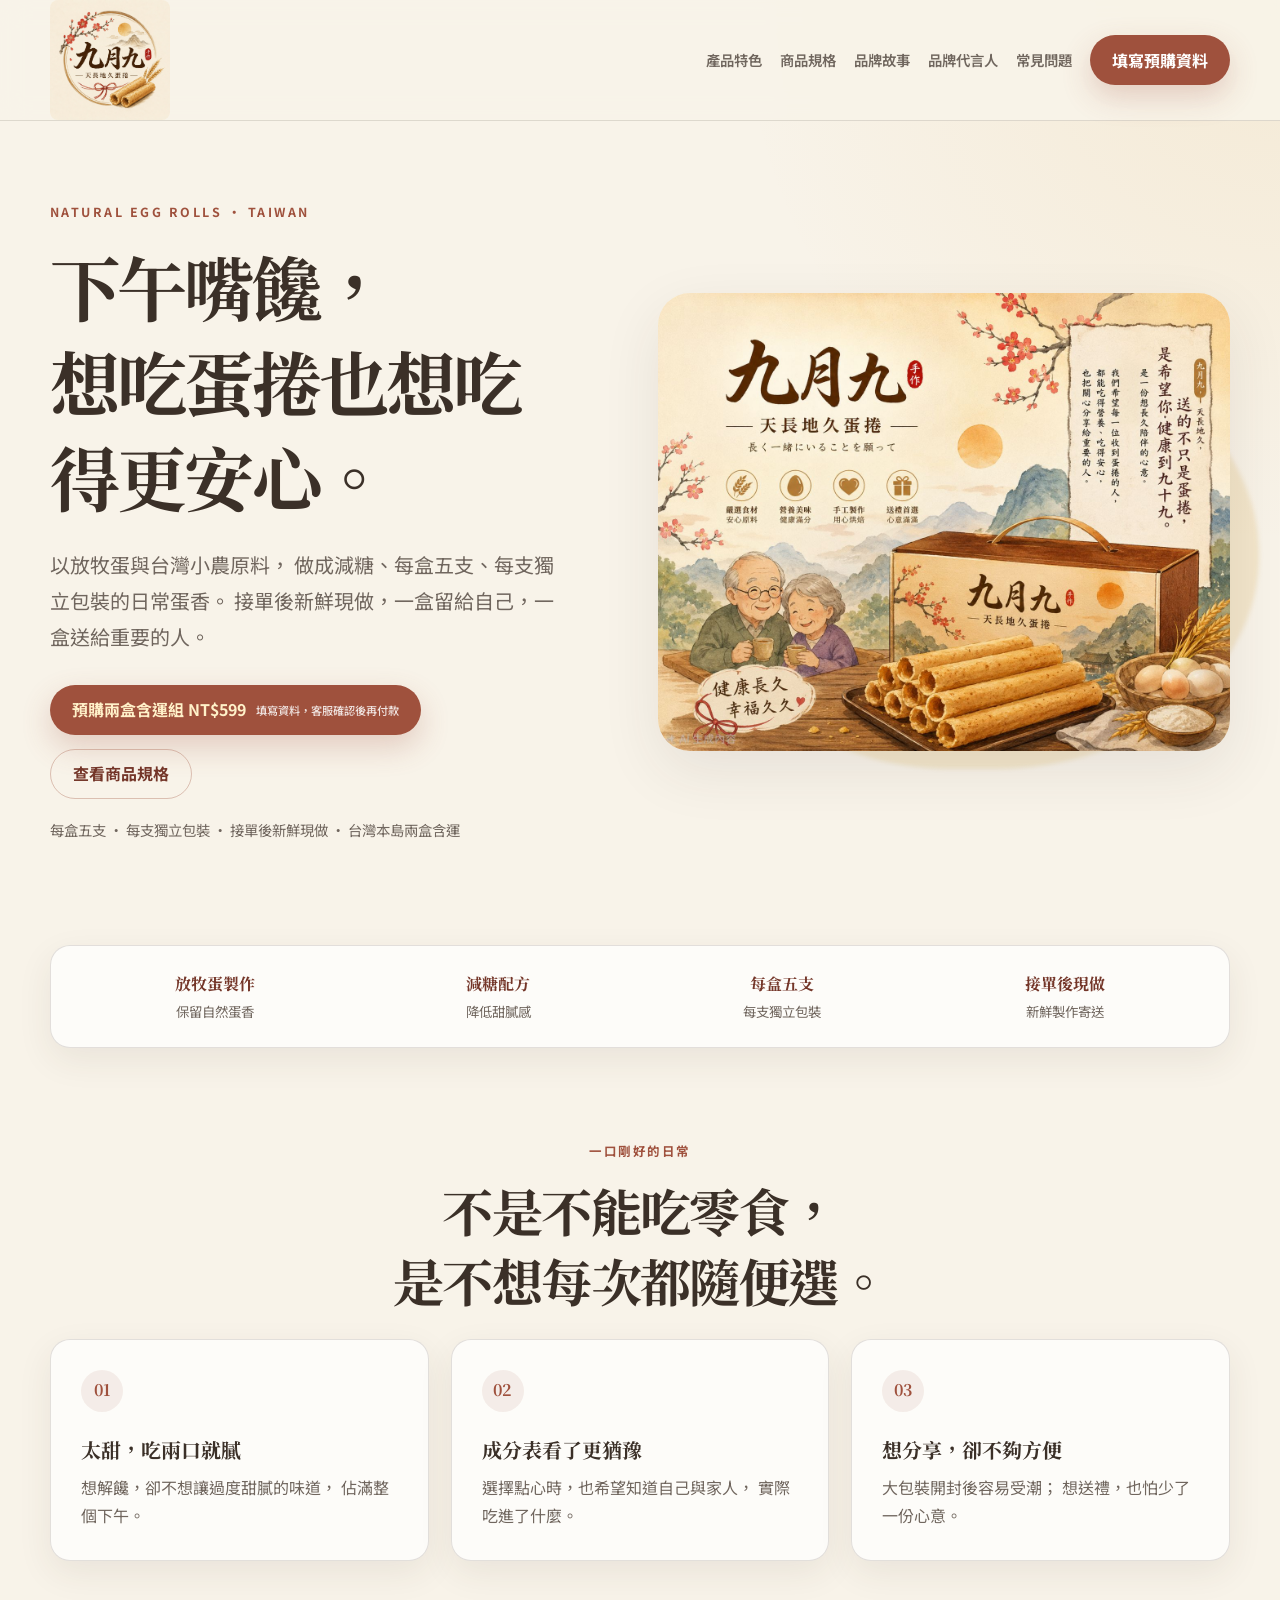
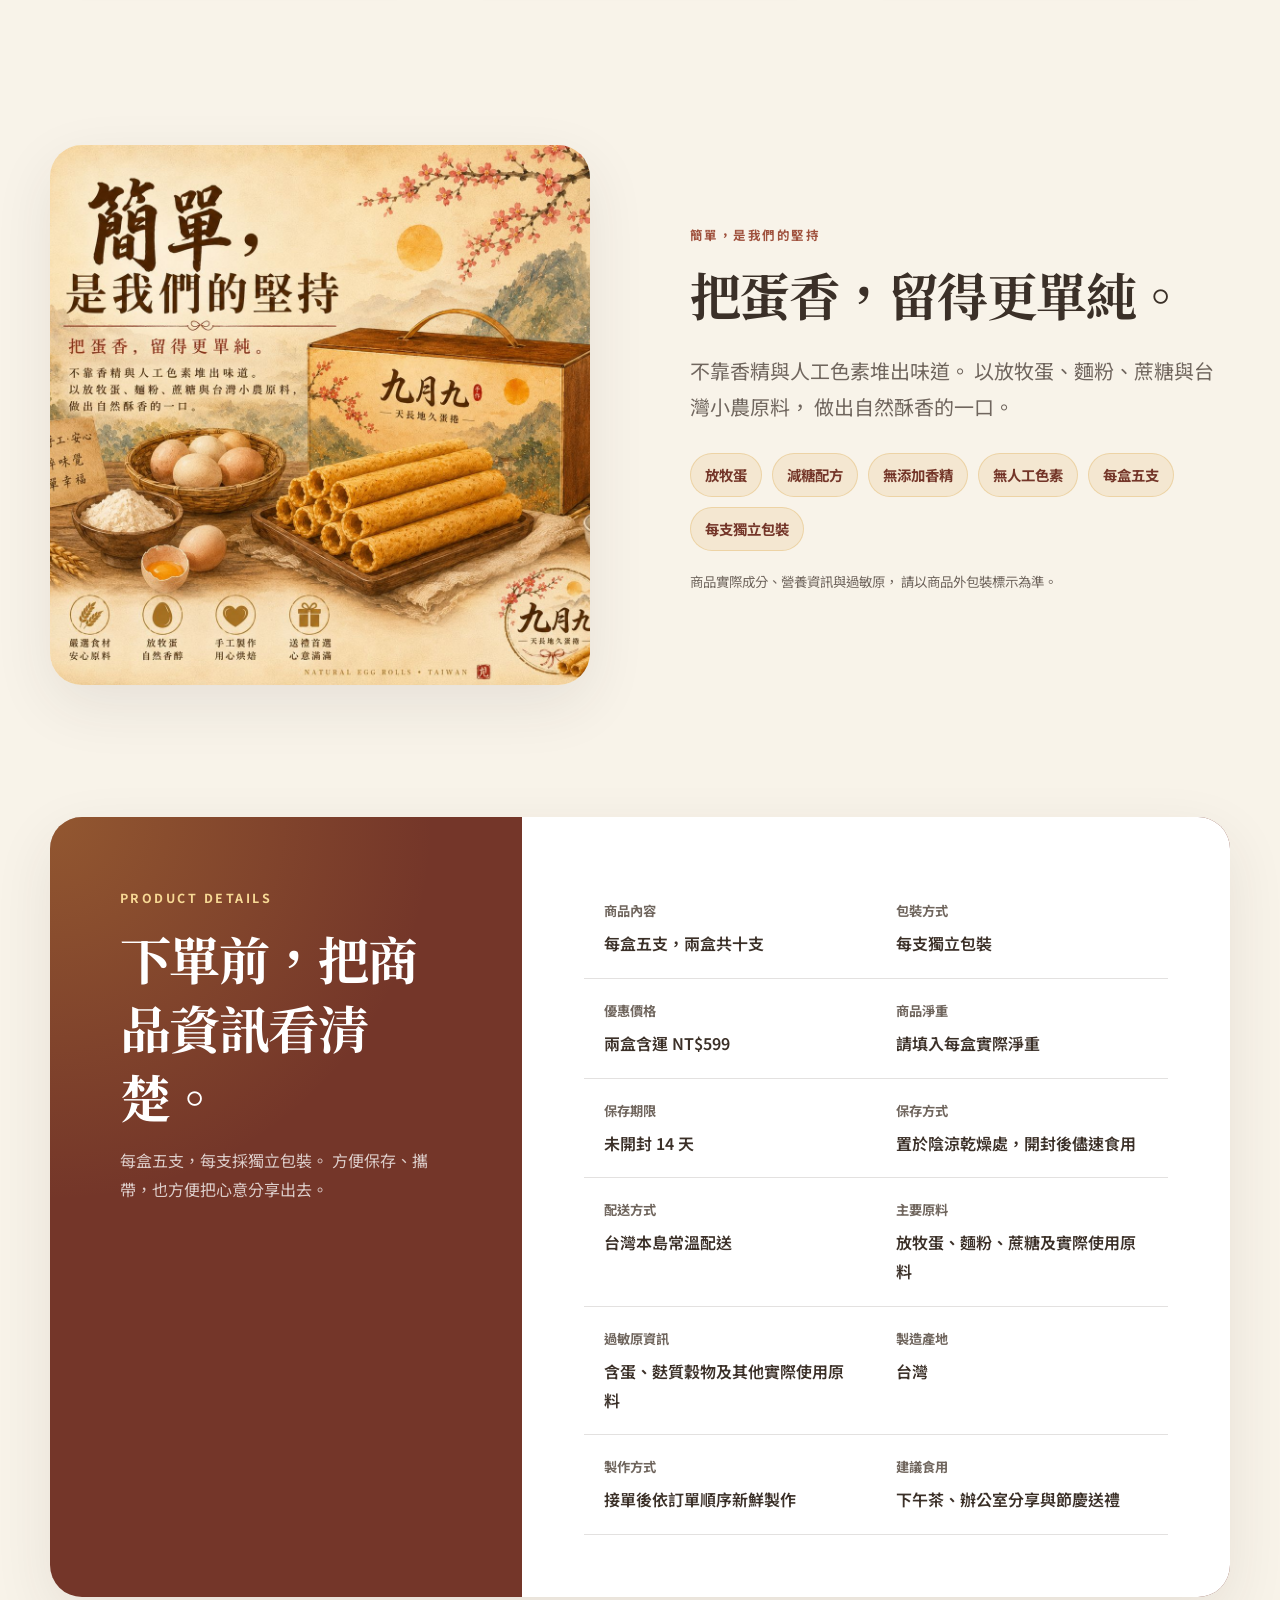
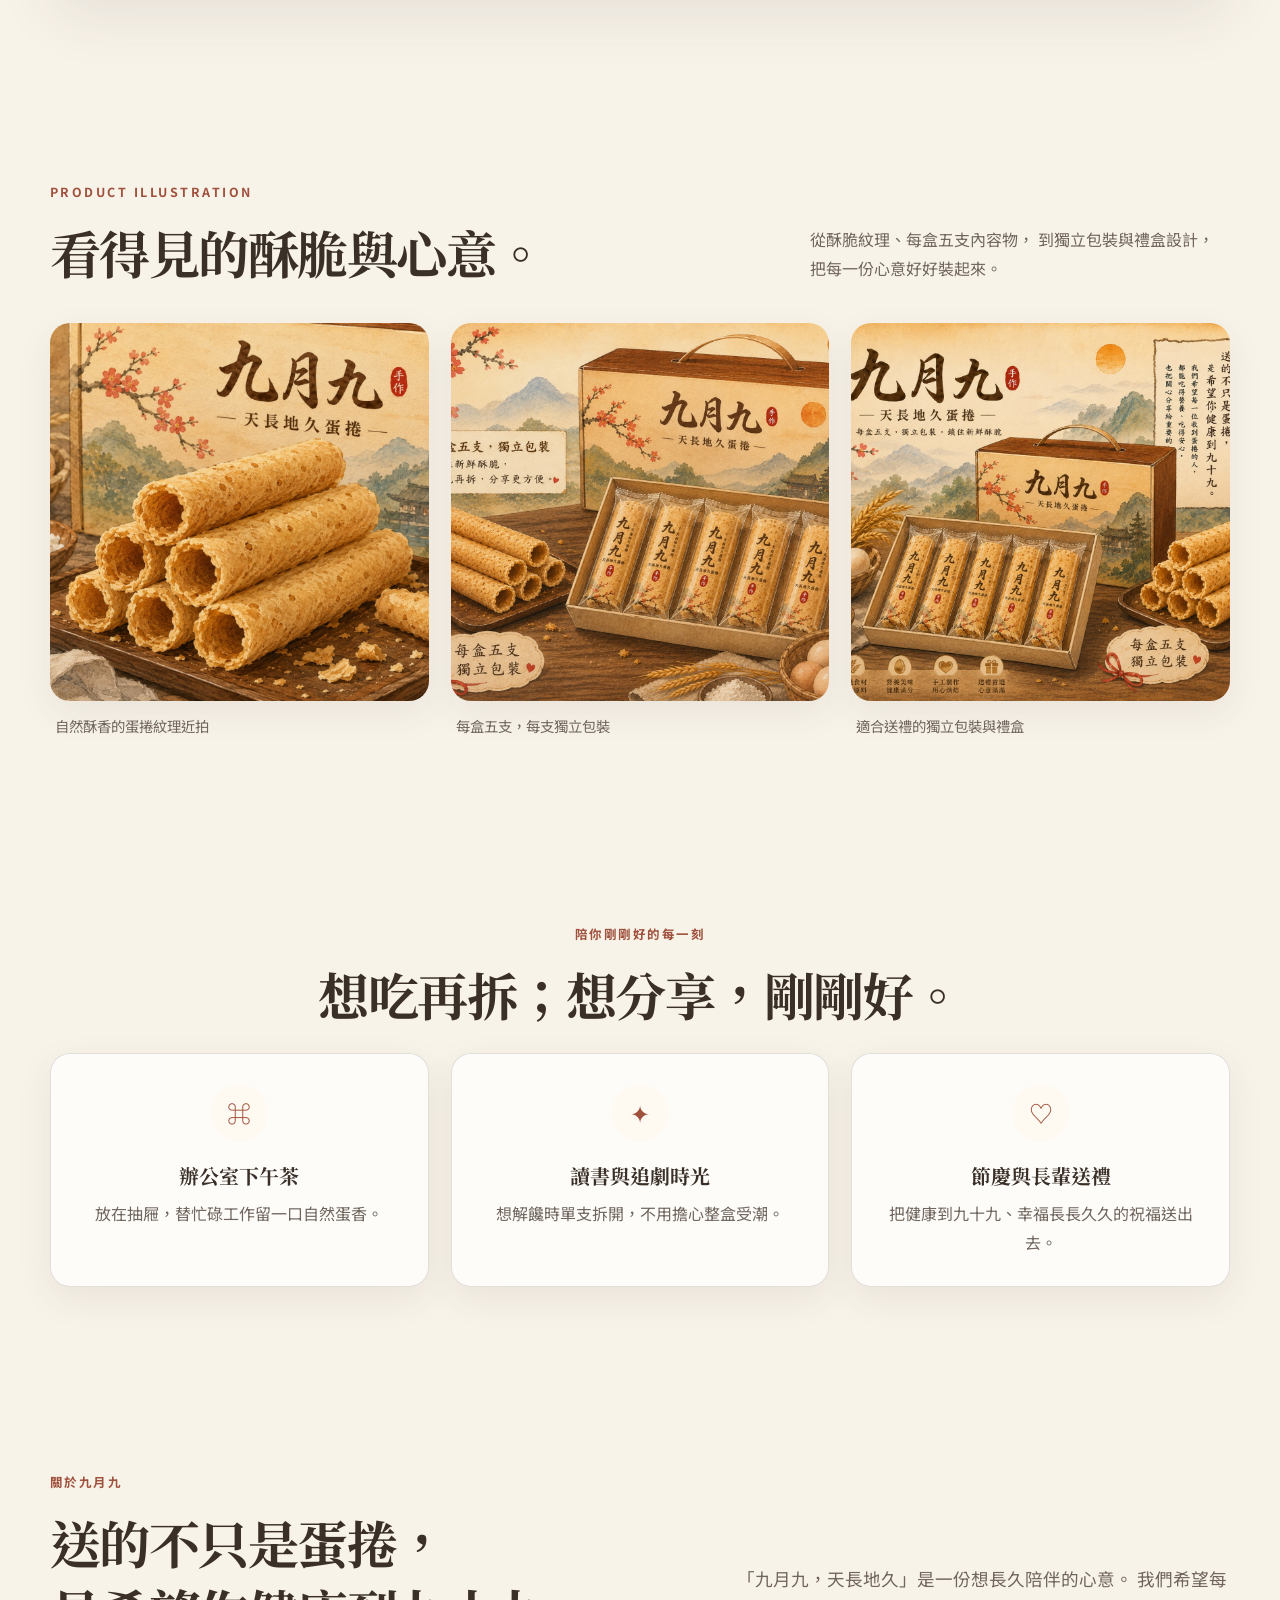
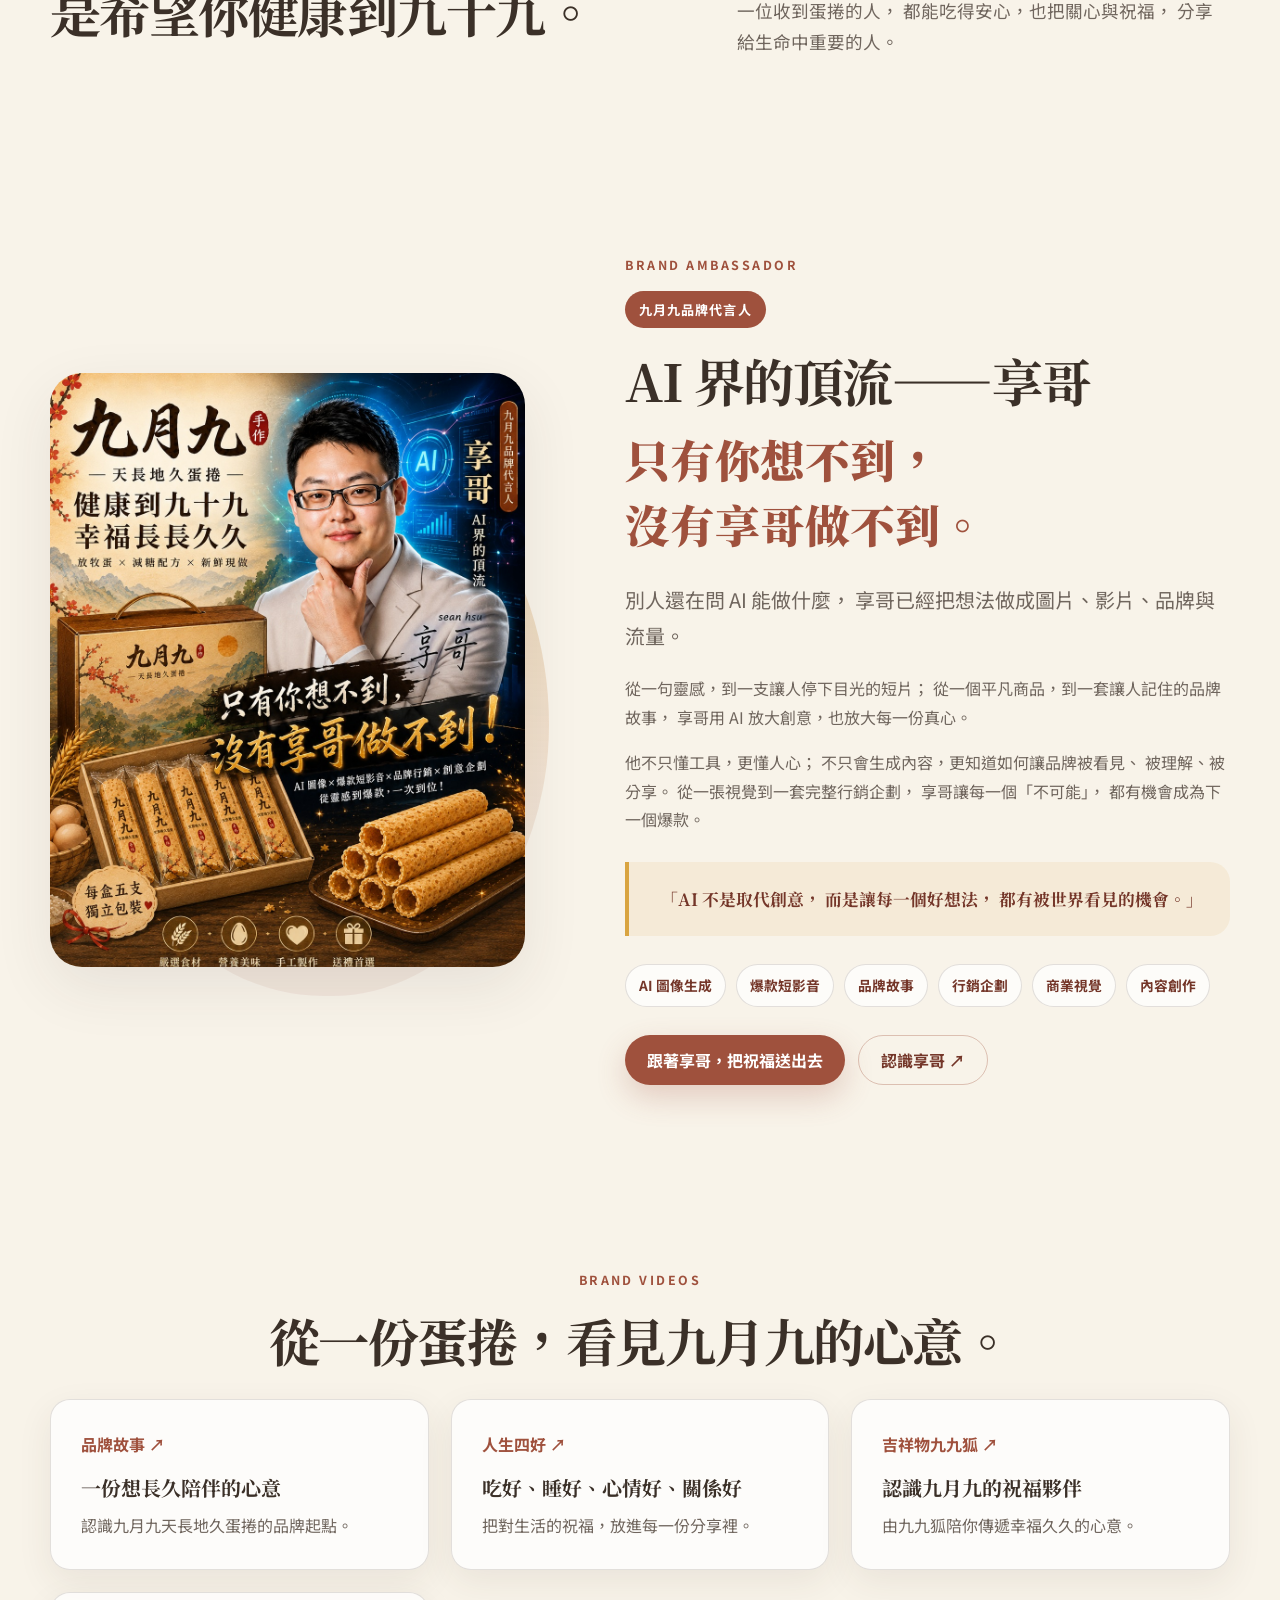
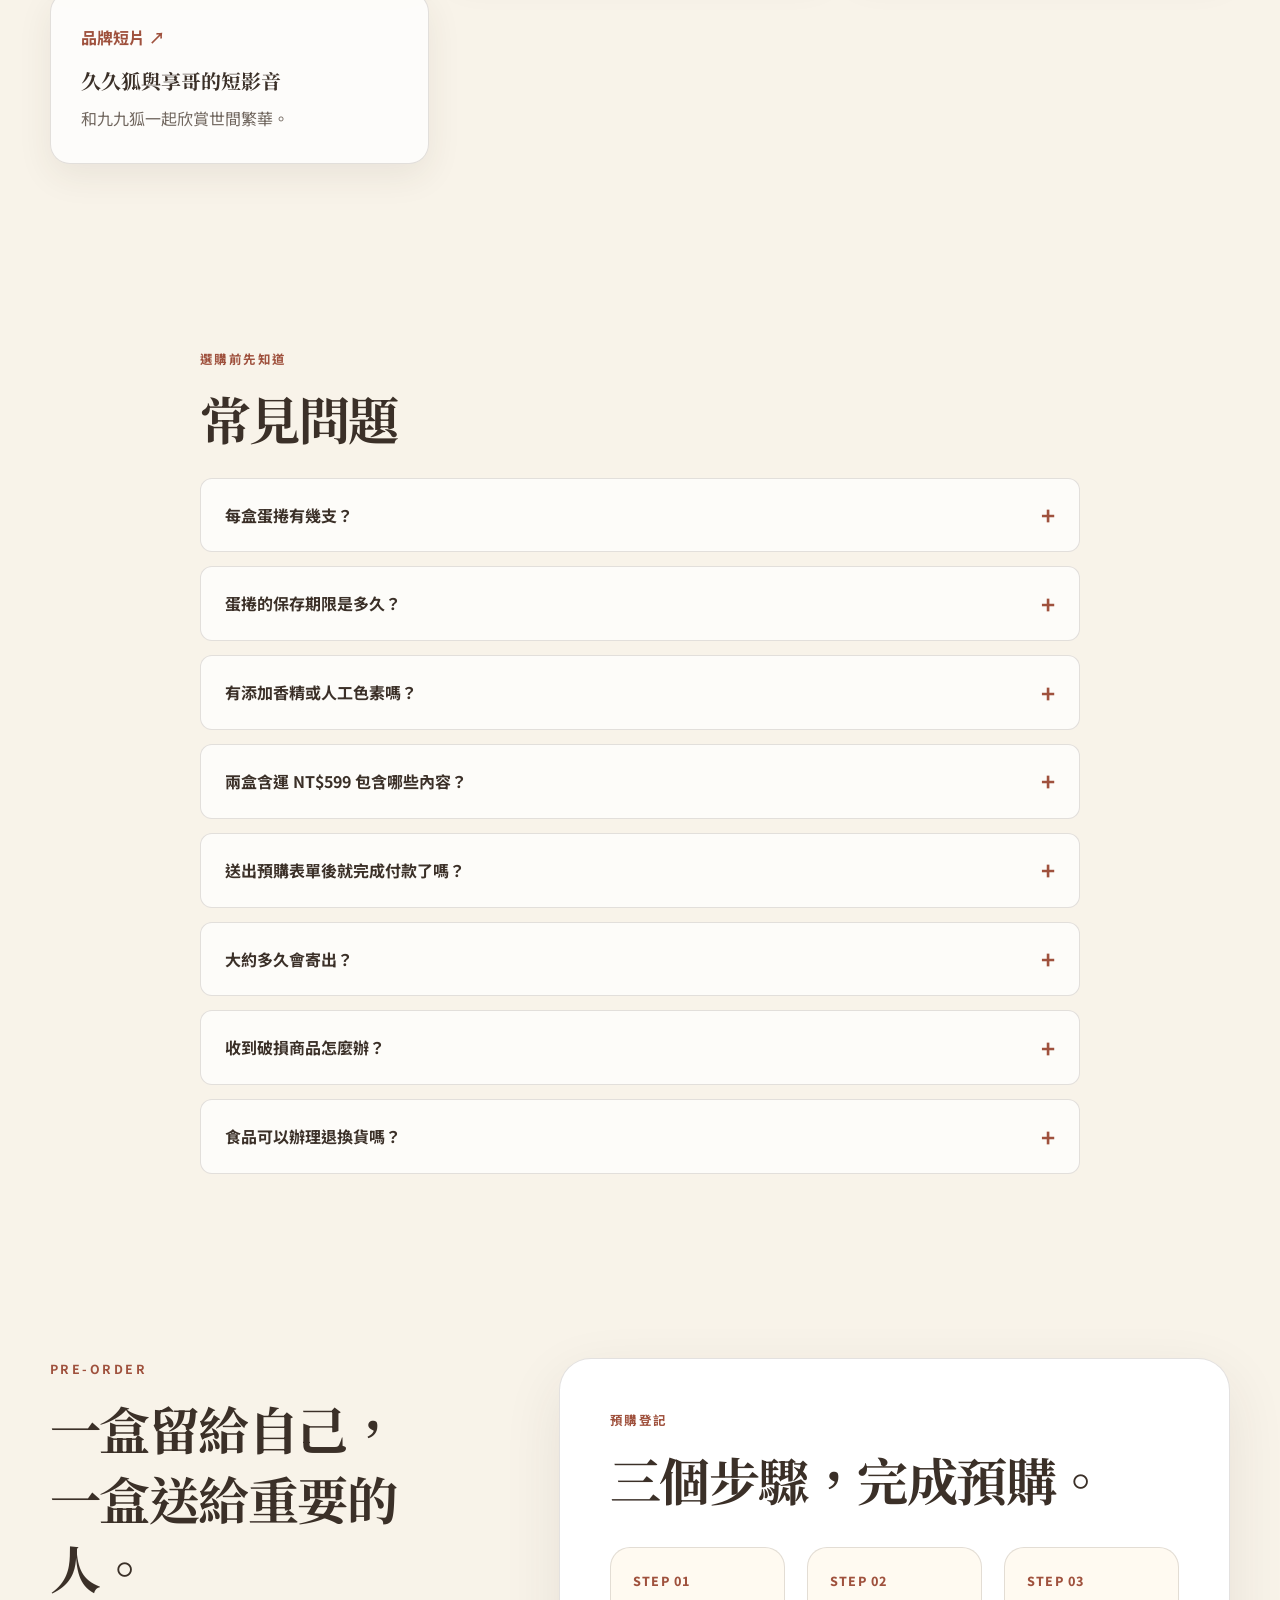
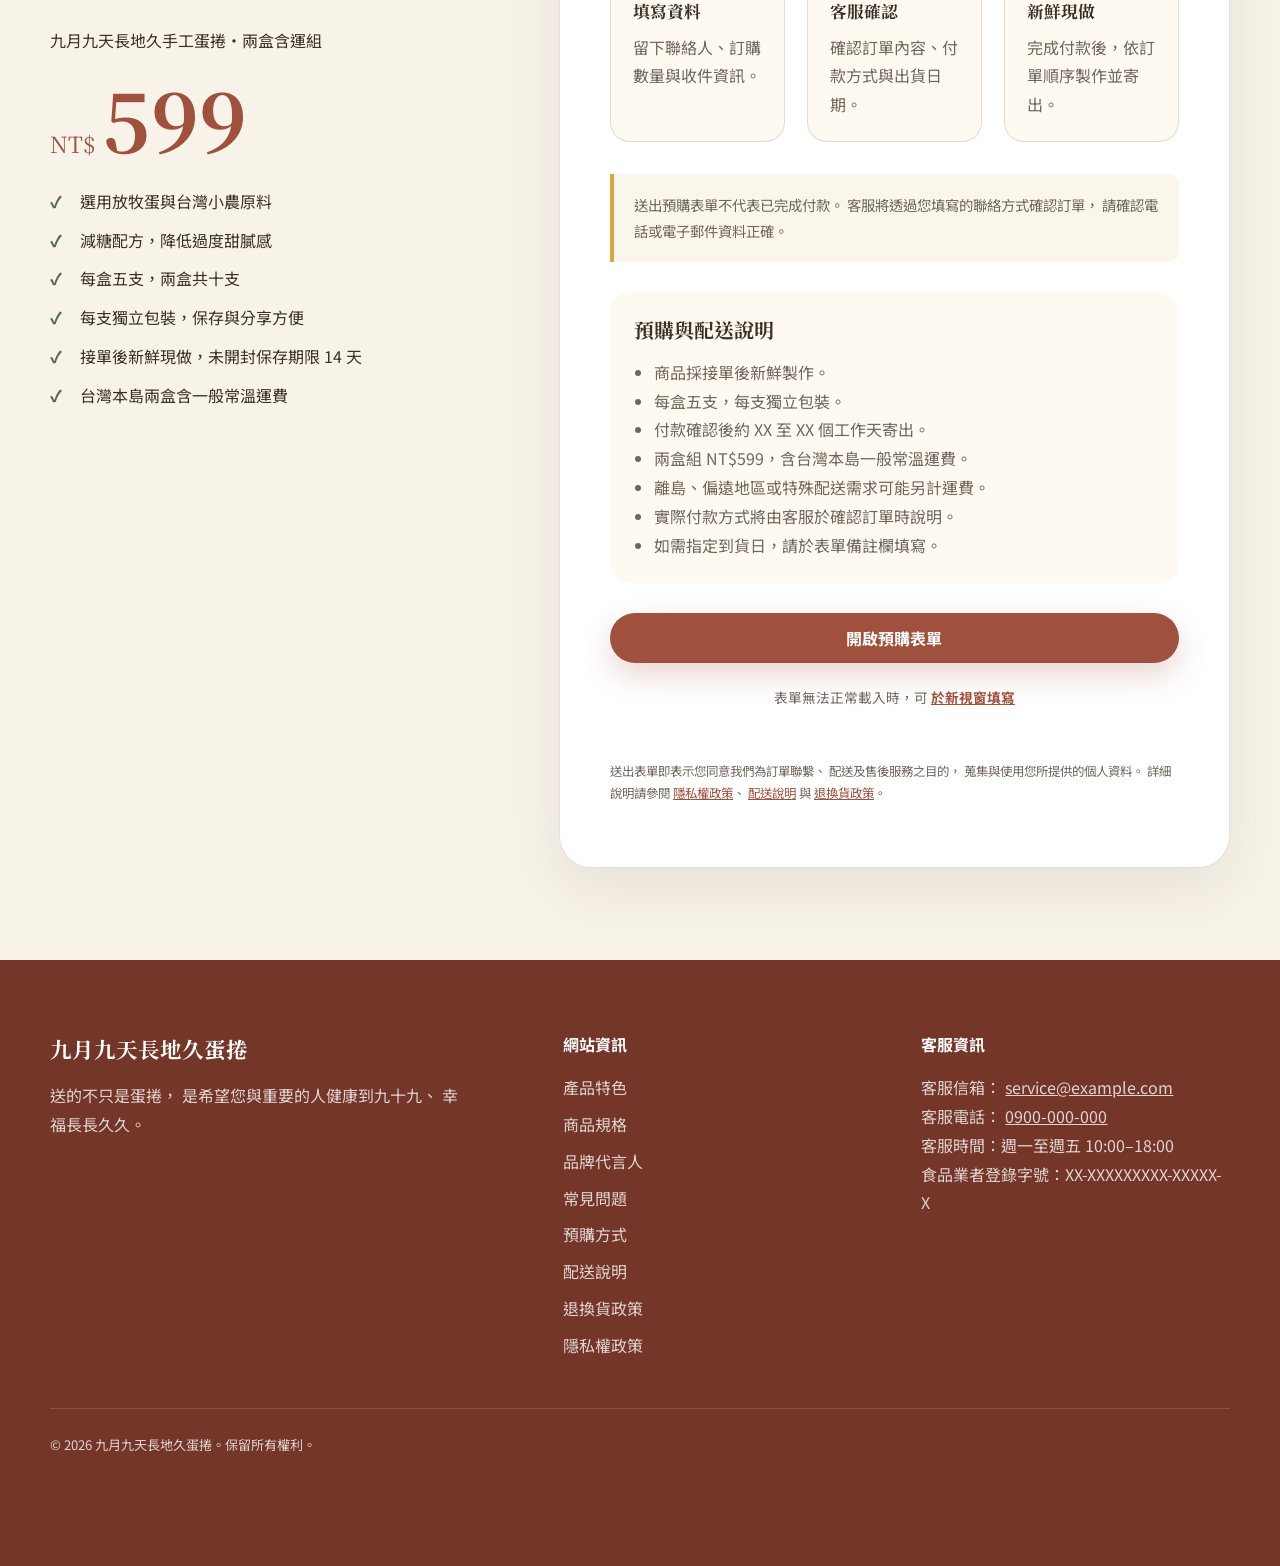
==== commit 87977fe3: "Update index.html" ====
--- a/index.html
+++ b/index.html
@@ -2048,6 +2048,20 @@
             由九九狐陪你傳遞幸福久久的心意。
           </p>
         </a>
+<a
+          class="video-card track-video-link"
+          href="https://youtube.com/@HaGiCatYu/shorts"
+          target="_blank"
+          rel="noopener noreferrer"
+        >
+          <span>品牌短片 ↗</span>
+
+          <h3>久久狐與享哥的短影音</h3>
+
+          <p>
+            和九九狐一起欣賞世間繁華。
+          </p>
+        </a>
       </div>
     </section>
 
